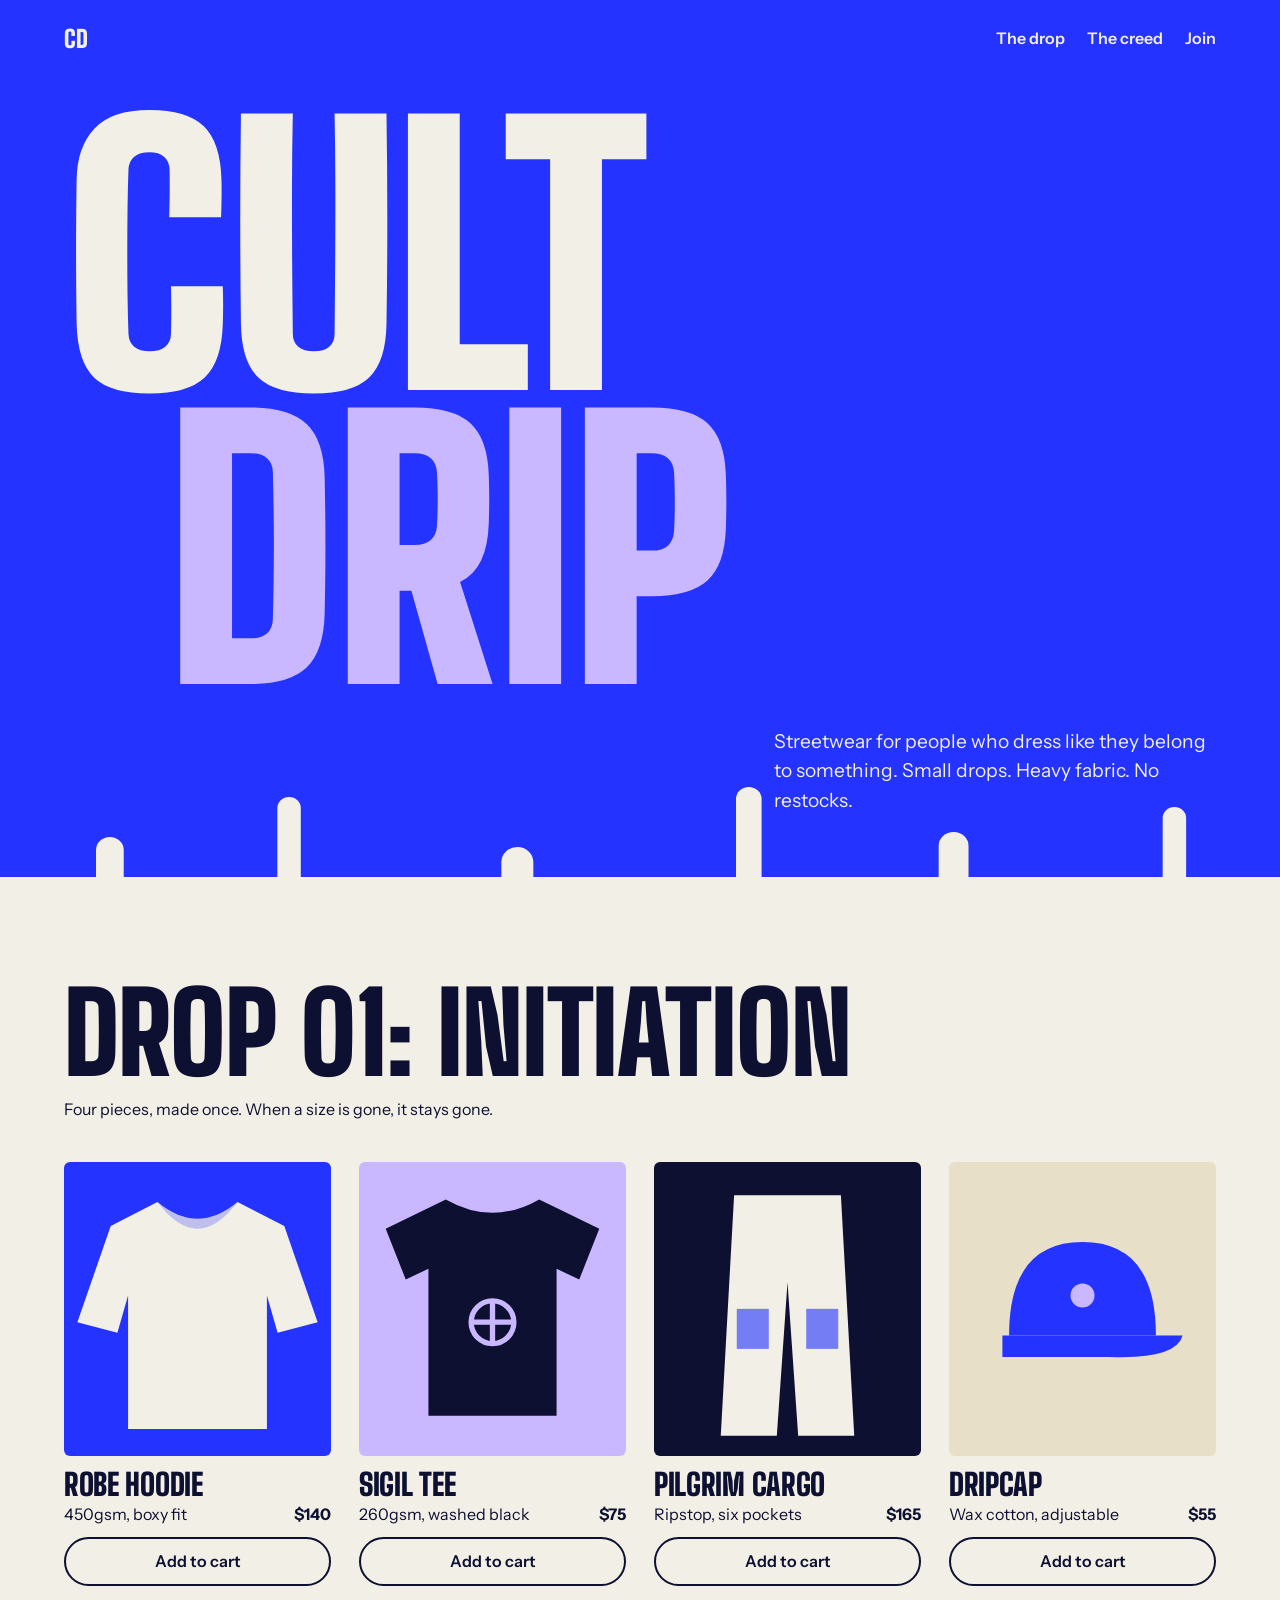
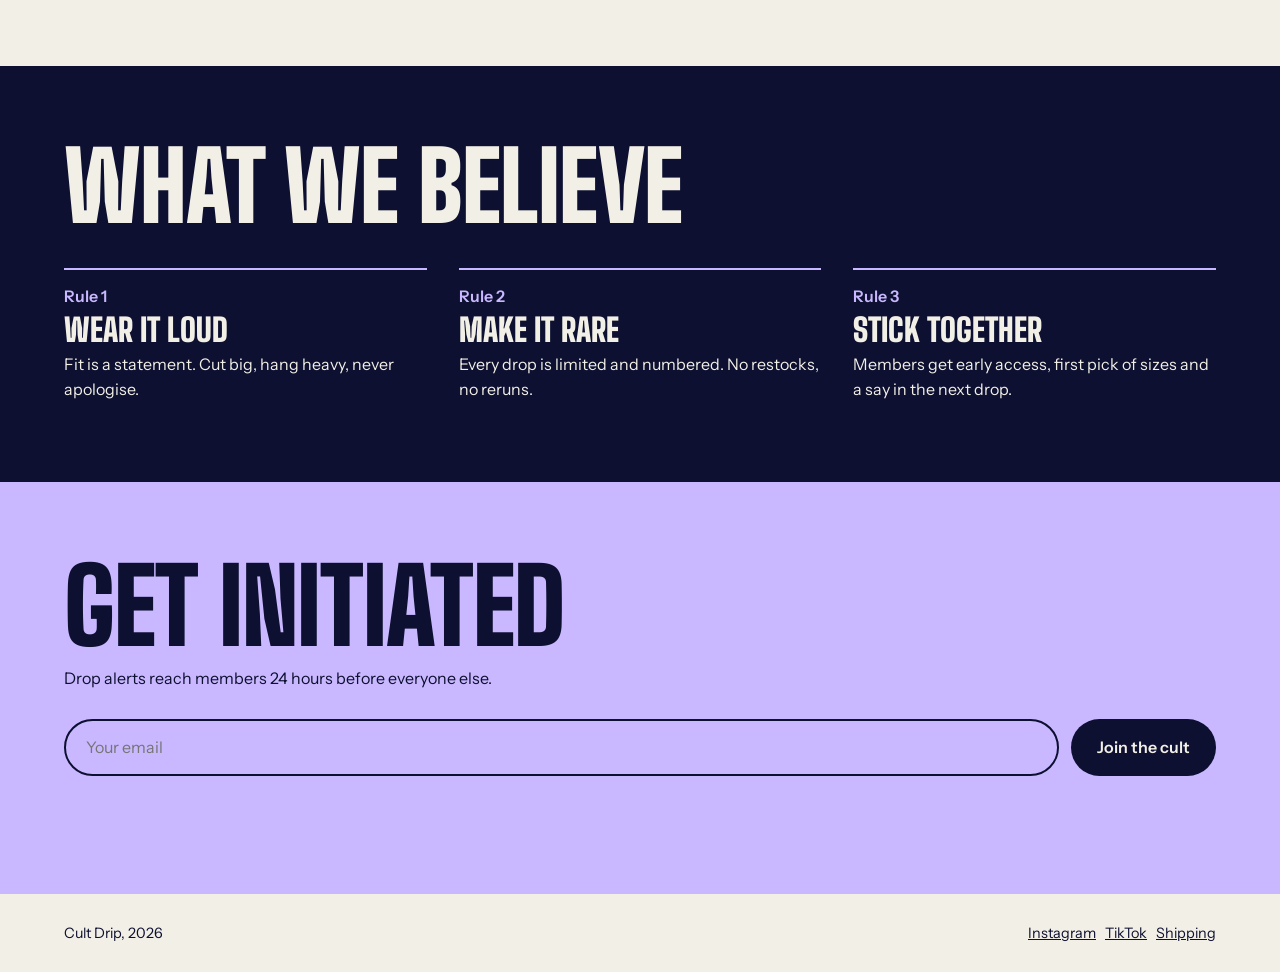
==== index.html @ ccb1ad0e "Rename cult.html to index.html" ====
<!DOCTYPE html>
<html lang="en">
<head>
<meta charset="utf-8">
<meta name="viewport" content="width=device-width, initial-scale=1, viewport-fit=cover">
<title>Cult Drip</title>
<link rel="stylesheet" href="https://fonts.googleapis.com/css2?family=Big+Shoulders+Display:wght@800;900&family=Instrument+Sans:wght@400;500;600&display=swap">
<style>
:root{--blue:#2433ff;--bone:#f2efe6;--lilac:#c9b8ff;--ink:#0d1030;--paper:#f2efe6;--text:#0d1030;
box-sizing:border-box;padding-top:env(safe-area-inset-top,0px);padding-bottom:env(safe-area-inset-bottom,0px)}
@media (prefers-color-scheme:dark){:root:not([data-theme="light"]){--paper:#10122e;--text:#f2efe6}}
:root[data-theme="dark"]{--paper:#10122e;--text:#f2efe6}
html{scroll-padding-top:env(safe-area-inset-top,0px);scroll-behavior:smooth}
*{box-sizing:border-box}
body{margin:0;background:var(--paper);color:var(--text);font-family:"Instrument Sans",system-ui,sans-serif;line-height:1.55}
h1,h2,h3{font-family:"Big Shoulders Display","Arial Narrow",Impact,sans-serif;font-weight:900;margin:0;line-height:.85;letter-spacing:-.01em}
a{color:inherit}
:focus-visible{outline:3px solid var(--lilac);outline-offset:3px}

/* hero */
.hero{background:var(--blue);color:var(--bone);position:relative;overflow:hidden;padding:20px 5vw 0}
nav{display:flex;justify-content:space-between;align-items:center;font-weight:600}
nav .mark{font-family:"Big Shoulders Display",Impact,sans-serif;font-weight:900;font-size:1.5rem}
nav a{text-decoration:none;margin-left:22px}
nav a:hover{text-decoration:underline}
.hero h1{font-size:clamp(5.5rem,27vw,23rem);text-transform:uppercase;margin:6vh 0 0;text-align:left}
.hero h1 span{display:block}
.hero h1 span:last-child{color:var(--lilac);margin-left:8vw}
.hero p{max-width:34ch;font-size:1.2rem;margin:28px 0 0 auto;padding-bottom:90px}
.btn{display:inline-block;background:var(--bone);color:var(--ink);padding:14px 26px;font-weight:600;border:0;border-radius:999px;text-decoration:none;cursor:pointer;font:inherit;font-weight:600}
.btn:hover{background:var(--lilac)}
.drips{position:absolute;left:0;right:0;bottom:-1px;height:130px;width:100%}
.drips rect{transform-origin:top;animation:drip 1.8s cubic-bezier(.3,.9,.3,1) both}
@keyframes drip{from{transform:scaleY(0)}}
@media (prefers-reduced-motion:reduce){.drips rect{animation:none}}

/* drop */
section{padding:80px 5vw}
.drop h2{font-size:clamp(3rem,10vw,7rem);text-transform:uppercase}
.drop .sub{max-width:46ch;margin:16px 0 40px}
.grid{display:grid;grid-template-columns:repeat(auto-fit,minmax(230px,1fr));gap:28px}
.item svg{width:100%;height:auto;display:block;background:var(--tile);border-radius:6px}
.item:nth-child(1){--tile:#2433ff}.item:nth-child(2){--tile:#c9b8ff}.item:nth-child(3){--tile:#0d1030}.item:nth-child(4){--tile:#e8dfc9}
.item h3{font-size:1.9rem;margin-top:14px;text-transform:uppercase;line-height:.95}
.item p{margin:4px 0 0;display:flex;justify-content:space-between}
.item button{margin-top:10px;width:100%;background:transparent;color:inherit;border:2px solid currentColor;border-radius:999px;padding:10px;font:inherit;font-weight:600;cursor:pointer}
.item button:hover,.item button.in{background:var(--blue);border-color:var(--blue);color:var(--bone)}

/* creed */
.creed{background:var(--ink);color:var(--bone)}
.creed h2{font-size:clamp(2.6rem,8vw,6rem);text-transform:uppercase;max-width:14ch}
.creed ol{list-style:none;padding:0;margin:40px 0 0;display:grid;grid-template-columns:repeat(auto-fit,minmax(240px,1fr));gap:32px;counter-reset:r}
.creed li{counter-increment:r;border-top:2px solid var(--lilac);padding-top:14px}
.creed li::before{content:"Rule " counter(r);color:var(--lilac);font-weight:600}
.creed li b{display:block;font-family:"Big Shoulders Display",Impact,sans-serif;font-size:2rem;font-weight:900;text-transform:uppercase;line-height:1;margin:6px 0}

/* join */
.join{background:var(--lilac);color:var(--ink)}
.join h2{font-size:clamp(3rem,9vw,6.5rem);text-transform:uppercase}
.join form,.join .row{display:flex;gap:12px;flex-wrap:wrap;margin-top:28px}
.join input{flex:1 1 260px;padding:14px 20px;border-radius:999px;border:2px solid var(--ink);background:transparent;font:inherit;color:var(--ink)}
.join .btn{background:var(--ink);color:var(--bone)}
.join .btn:hover{background:var(--blue)}
#msg{margin-top:14px;font-weight:600;min-height:1.5em}
footer{padding:28px 5vw;display:flex;justify-content:space-between;flex-wrap:wrap;gap:10px;font-size:.9rem}
</style>
</head>
<body>
<header class="hero">
  <nav><span class="mark">CD</span><div><a href="#drop">The drop</a><a href="#creed">The creed</a><a href="#join">Join</a></div></nav>
  <h1><span>Cult</span><span>Drip</span></h1>
  <p>Streetwear for people who dress like they belong to something. Small drops. Heavy fabric. No restocks.</p>
  <svg class="drips" viewBox="0 0 1200 130" preserveAspectRatio="none" aria-hidden="true">
    <g fill="#f2efe6">
      <rect x="0" y="100" width="1200" height="30"/>
      <rect x="90" y="60" width="26" height="70" rx="13" style="animation-delay:.2s"/>
      <rect x="260" y="20" width="22" height="110" rx="11" style="animation-delay:.5s"/>
      <rect x="470" y="70" width="30" height="60" rx="15" style="animation-delay:.35s"/>
      <rect x="690" y="10" width="24" height="120" rx="12" style="animation-delay:.7s"/>
      <rect x="880" y="55" width="28" height="75" rx="14" style="animation-delay:.45s"/>
      <rect x="1090" y="30" width="22" height="100" rx="11" style="animation-delay:.6s"/>
    </g>
  </svg>
</header>

<section class="drop" id="drop">
  <h2>Drop 01: Initiation</h2>
  <p class="sub">Four pieces, made once. When a size is gone, it stays gone.</p>
  <div class="grid">
    <article class="item">
      <svg viewBox="0 0 200 220" role="img" aria-label="Blue hooded sweatshirt illustration"><path fill="#f2efe6" d="M70 30 Q100 55 130 30 L165 48 L190 120 L160 128 L152 100 L152 200 L48 200 L48 100 L40 128 L10 120 L35 48Z"/><path fill="#2433ff" opacity=".25" d="M70 30 Q100 70 130 30 Q100 55 70 30Z"/></svg>
      <h3>Robe hoodie</h3><p><span>450gsm, boxy fit</span><b>$140</b></p><button>Add to cart</button>
    </article>
    <article class="item">
      <svg viewBox="0 0 200 220" role="img" aria-label="Tee illustration"><path fill="#0d1030" d="M65 28 Q100 48 135 28 L180 50 L165 88 L148 80 L148 190 L52 190 L52 80 L35 88 L20 50Z"/><circle cx="100" cy="120" r="16" fill="none" stroke="#c9b8ff" stroke-width="4"/><path d="M100 104v32M84 120h32" stroke="#c9b8ff" stroke-width="4"/></svg>
      <h3>Sigil tee</h3><p><span>260gsm, washed black</span><b>$75</b></p><button>Add to cart</button>
    </article>
    <article class="item">
      <svg viewBox="0 0 200 220" role="img" aria-label="Cargo pants illustration"><path fill="#f2efe6" d="M60 25 H140 L150 205 H108 L100 90 L92 205 H50Z"/><rect x="62" y="110" width="24" height="30" fill="#2433ff" opacity=".6"/><rect x="114" y="110" width="24" height="30" fill="#2433ff" opacity=".6"/></svg>
      <h3>Pilgrim cargo</h3><p><span>Ripstop, six pockets</span><b>$165</b></p><button>Add to cart</button>
    </article>
    <article class="item">
      <svg viewBox="0 0 200 220" role="img" aria-label="Cap illustration"><path fill="#2433ff" d="M45 130 Q45 60 100 60 Q155 60 155 130Z"/><path fill="#2433ff" d="M40 130 H175 Q170 148 120 146 H40Z"/><circle cx="100" cy="100" r="9" fill="#c9b8ff"/></svg>
      <h3>Dripcap</h3><p><span>Wax cotton, adjustable</span><b>$55</b></p><button>Add to cart</button>
    </article>
  </div>
</section>

<section class="creed" id="creed">
  <h2>What we believe</h2>
  <ol>
    <li><b>Wear it loud</b>Fit is a statement. Cut big, hang heavy, never apologise.</li>
    <li><b>Make it rare</b>Every drop is limited and numbered. No restocks, no reruns.</li>
    <li><b>Stick together</b>Members get early access, first pick of sizes and a say in the next drop.</li>
  </ol>
</section>

<section class="join" id="join">
  <h2>Get initiated</h2>
  <p>Drop alerts reach members 24 hours before everyone else.</p>
  <form id="f"><input type="email" id="e" placeholder="Your email" required aria-label="Email address"><button class="btn" type="submit">Join the cult</button></form>
  <div id="msg" role="status"></div>
</section>

<footer><span>Cult Drip, 2026</span><span><a href="#">Instagram</a> &nbsp; <a href="#">TikTok</a> &nbsp; <a href="#">Shipping</a></span></footer>

<script>
document.querySelectorAll('.item button').forEach(function(b){
  b.addEventListener('click',function(){
    var on=b.classList.toggle('in');
    b.textContent=on?'In your cart':'Add to cart';
  });
});
document.getElementById('f').addEventListener('submit',function(ev){
  ev.preventDefault();
  var v=document.getElementById('e').value;
  document.getElementById('msg').textContent='Welcome in. We will send drop alerts to '+v+'.';
  ev.target.reset();
});
</script>
</body>
</html>
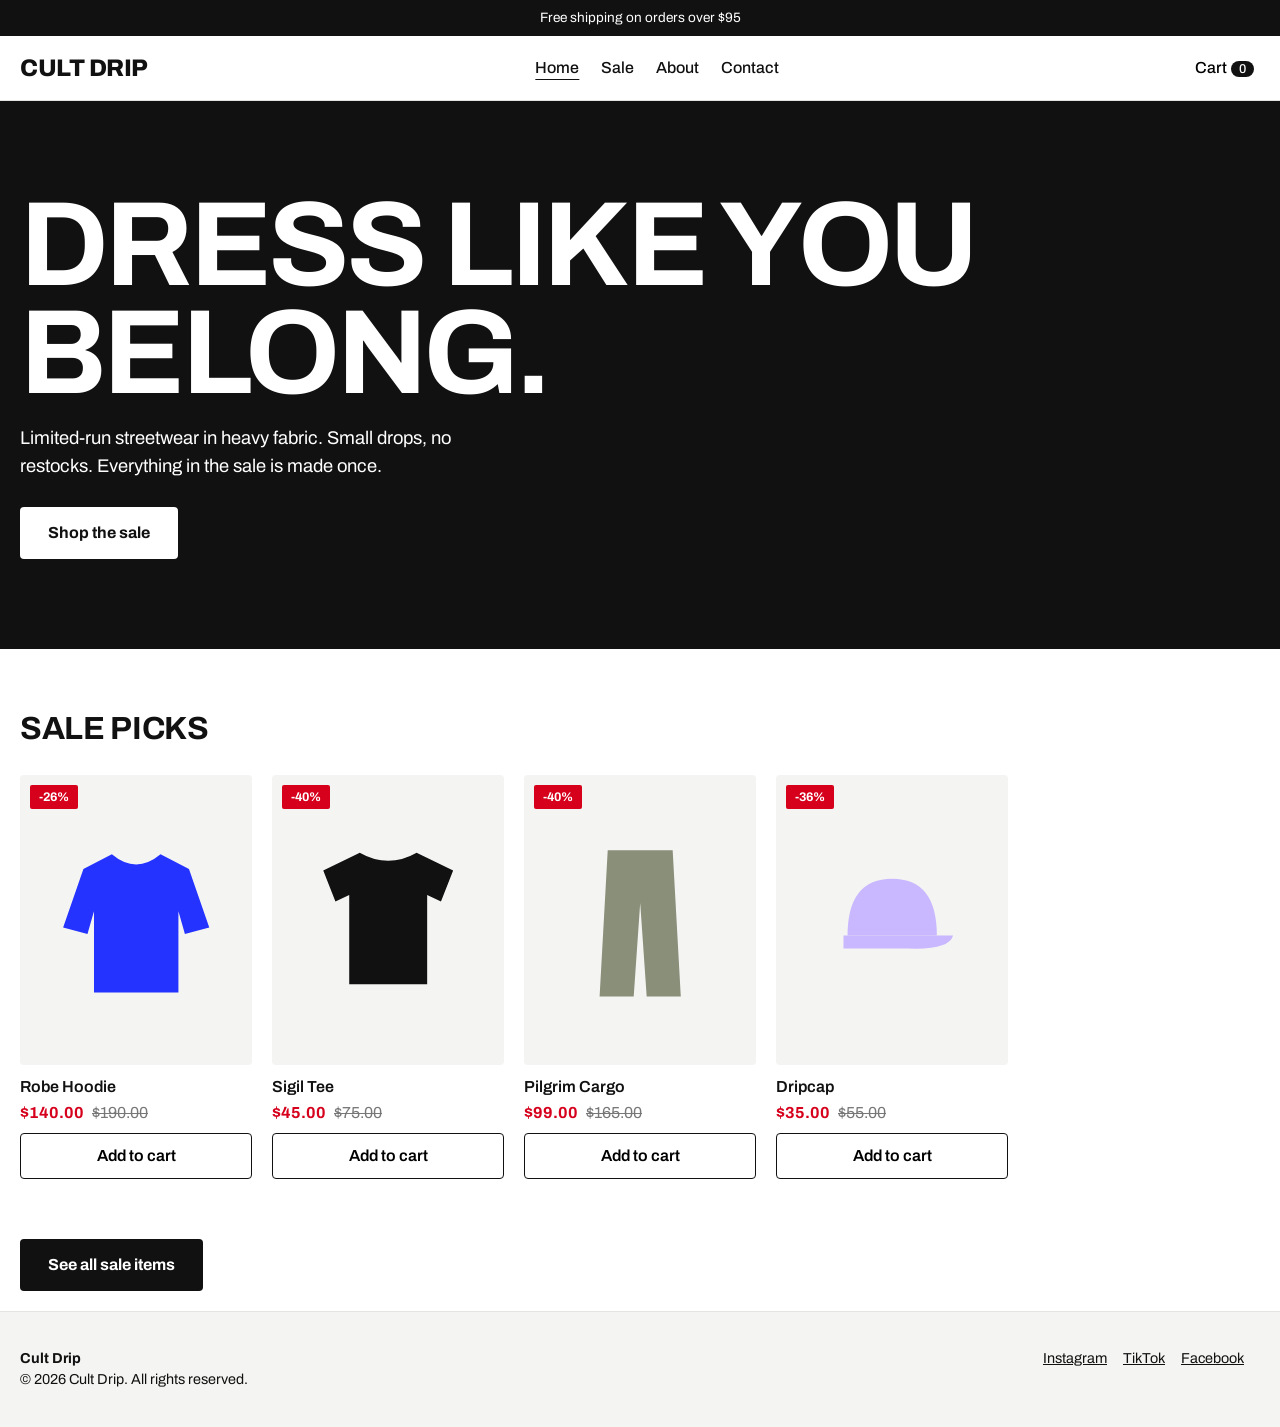
==== commit 630ac0f1: "Add files via upload" ====
--- a/index.html
+++ b/index.html
@@ -1,142 +1,5 @@
-<!DOCTYPE html>
-<html lang="en">
-<head>
-<meta charset="utf-8">
-<meta name="viewport" content="width=device-width, initial-scale=1, viewport-fit=cover">
-<title>Cult Drip</title>
-<link rel="stylesheet" href="https://fonts.googleapis.com/css2?family=Big+Shoulders+Display:wght@800;900&family=Instrument+Sans:wght@400;500;600&display=swap">
-<style>
-:root{--blue:#2433ff;--bone:#f2efe6;--lilac:#c9b8ff;--ink:#0d1030;--paper:#f2efe6;--text:#0d1030;
-box-sizing:border-box;padding-top:env(safe-area-inset-top,0px);padding-bottom:env(safe-area-inset-bottom,0px)}
-@media (prefers-color-scheme:dark){:root:not([data-theme="light"]){--paper:#10122e;--text:#f2efe6}}
-:root[data-theme="dark"]{--paper:#10122e;--text:#f2efe6}
-html{scroll-padding-top:env(safe-area-inset-top,0px);scroll-behavior:smooth}
-*{box-sizing:border-box}
-body{margin:0;background:var(--paper);color:var(--text);font-family:"Instrument Sans",system-ui,sans-serif;line-height:1.55}
-h1,h2,h3{font-family:"Big Shoulders Display","Arial Narrow",Impact,sans-serif;font-weight:900;margin:0;line-height:.85;letter-spacing:-.01em}
-a{color:inherit}
-:focus-visible{outline:3px solid var(--lilac);outline-offset:3px}
-
-/* hero */
-.hero{background:var(--blue);color:var(--bone);position:relative;overflow:hidden;padding:20px 5vw 0}
-nav{display:flex;justify-content:space-between;align-items:center;font-weight:600}
-nav .mark{font-family:"Big Shoulders Display",Impact,sans-serif;font-weight:900;font-size:1.5rem}
-nav a{text-decoration:none;margin-left:22px}
-nav a:hover{text-decoration:underline}
-.hero h1{font-size:clamp(5.5rem,27vw,23rem);text-transform:uppercase;margin:6vh 0 0;text-align:left}
-.hero h1 span{display:block}
-.hero h1 span:last-child{color:var(--lilac);margin-left:8vw}
-.hero p{max-width:34ch;font-size:1.2rem;margin:28px 0 0 auto;padding-bottom:90px}
-.btn{display:inline-block;background:var(--bone);color:var(--ink);padding:14px 26px;font-weight:600;border:0;border-radius:999px;text-decoration:none;cursor:pointer;font:inherit;font-weight:600}
-.btn:hover{background:var(--lilac)}
-.drips{position:absolute;left:0;right:0;bottom:-1px;height:130px;width:100%}
-.drips rect{transform-origin:top;animation:drip 1.8s cubic-bezier(.3,.9,.3,1) both}
-@keyframes drip{from{transform:scaleY(0)}}
-@media (prefers-reduced-motion:reduce){.drips rect{animation:none}}
-
-/* drop */
-section{padding:80px 5vw}
-.drop h2{font-size:clamp(3rem,10vw,7rem);text-transform:uppercase}
-.drop .sub{max-width:46ch;margin:16px 0 40px}
-.grid{display:grid;grid-template-columns:repeat(auto-fit,minmax(230px,1fr));gap:28px}
-.item svg{width:100%;height:auto;display:block;background:var(--tile);border-radius:6px}
-.item:nth-child(1){--tile:#2433ff}.item:nth-child(2){--tile:#c9b8ff}.item:nth-child(3){--tile:#0d1030}.item:nth-child(4){--tile:#e8dfc9}
-.item h3{font-size:1.9rem;margin-top:14px;text-transform:uppercase;line-height:.95}
-.item p{margin:4px 0 0;display:flex;justify-content:space-between}
-.item button{margin-top:10px;width:100%;background:transparent;color:inherit;border:2px solid currentColor;border-radius:999px;padding:10px;font:inherit;font-weight:600;cursor:pointer}
-.item button:hover,.item button.in{background:var(--blue);border-color:var(--blue);color:var(--bone)}
-
-/* creed */
-.creed{background:var(--ink);color:var(--bone)}
-.creed h2{font-size:clamp(2.6rem,8vw,6rem);text-transform:uppercase;max-width:14ch}
-.creed ol{list-style:none;padding:0;margin:40px 0 0;display:grid;grid-template-columns:repeat(auto-fit,minmax(240px,1fr));gap:32px;counter-reset:r}
-.creed li{counter-increment:r;border-top:2px solid var(--lilac);padding-top:14px}
-.creed li::before{content:"Rule " counter(r);color:var(--lilac);font-weight:600}
-.creed li b{display:block;font-family:"Big Shoulders Display",Impact,sans-serif;font-size:2rem;font-weight:900;text-transform:uppercase;line-height:1;margin:6px 0}
-
-/* join */
-.join{background:var(--lilac);color:var(--ink)}
-.join h2{font-size:clamp(3rem,9vw,6.5rem);text-transform:uppercase}
-.join form,.join .row{display:flex;gap:12px;flex-wrap:wrap;margin-top:28px}
-.join input{flex:1 1 260px;padding:14px 20px;border-radius:999px;border:2px solid var(--ink);background:transparent;font:inherit;color:var(--ink)}
-.join .btn{background:var(--ink);color:var(--bone)}
-.join .btn:hover{background:var(--blue)}
-#msg{margin-top:14px;font-weight:600;min-height:1.5em}
-footer{padding:28px 5vw;display:flex;justify-content:space-between;flex-wrap:wrap;gap:10px;font-size:.9rem}
-</style>
-</head>
-<body>
-<header class="hero">
-  <nav><span class="mark">CD</span><div><a href="#drop">The drop</a><a href="#creed">The creed</a><a href="#join">Join</a></div></nav>
-  <h1><span>Cult</span><span>Drip</span></h1>
-  <p>Streetwear for people who dress like they belong to something. Small drops. Heavy fabric. No restocks.</p>
-  <svg class="drips" viewBox="0 0 1200 130" preserveAspectRatio="none" aria-hidden="true">
-    <g fill="#f2efe6">
-      <rect x="0" y="100" width="1200" height="30"/>
-      <rect x="90" y="60" width="26" height="70" rx="13" style="animation-delay:.2s"/>
-      <rect x="260" y="20" width="22" height="110" rx="11" style="animation-delay:.5s"/>
-      <rect x="470" y="70" width="30" height="60" rx="15" style="animation-delay:.35s"/>
-      <rect x="690" y="10" width="24" height="120" rx="12" style="animation-delay:.7s"/>
-      <rect x="880" y="55" width="28" height="75" rx="14" style="animation-delay:.45s"/>
-      <rect x="1090" y="30" width="22" height="100" rx="11" style="animation-delay:.6s"/>
-    </g>
-  </svg>
-</header>
-
-<section class="drop" id="drop">
-  <h2>Drop 01: Initiation</h2>
-  <p class="sub">Four pieces, made once. When a size is gone, it stays gone.</p>
-  <div class="grid">
-    <article class="item">
-      <svg viewBox="0 0 200 220" role="img" aria-label="Blue hooded sweatshirt illustration"><path fill="#f2efe6" d="M70 30 Q100 55 130 30 L165 48 L190 120 L160 128 L152 100 L152 200 L48 200 L48 100 L40 128 L10 120 L35 48Z"/><path fill="#2433ff" opacity=".25" d="M70 30 Q100 70 130 30 Q100 55 70 30Z"/></svg>
-      <h3>Robe hoodie</h3><p><span>450gsm, boxy fit</span><b>$140</b></p><button>Add to cart</button>
-    </article>
-    <article class="item">
-      <svg viewBox="0 0 200 220" role="img" aria-label="Tee illustration"><path fill="#0d1030" d="M65 28 Q100 48 135 28 L180 50 L165 88 L148 80 L148 190 L52 190 L52 80 L35 88 L20 50Z"/><circle cx="100" cy="120" r="16" fill="none" stroke="#c9b8ff" stroke-width="4"/><path d="M100 104v32M84 120h32" stroke="#c9b8ff" stroke-width="4"/></svg>
-      <h3>Sigil tee</h3><p><span>260gsm, washed black</span><b>$75</b></p><button>Add to cart</button>
-    </article>
-    <article class="item">
-      <svg viewBox="0 0 200 220" role="img" aria-label="Cargo pants illustration"><path fill="#f2efe6" d="M60 25 H140 L150 205 H108 L100 90 L92 205 H50Z"/><rect x="62" y="110" width="24" height="30" fill="#2433ff" opacity=".6"/><rect x="114" y="110" width="24" height="30" fill="#2433ff" opacity=".6"/></svg>
-      <h3>Pilgrim cargo</h3><p><span>Ripstop, six pockets</span><b>$165</b></p><button>Add to cart</button>
-    </article>
-    <article class="item">
-      <svg viewBox="0 0 200 220" role="img" aria-label="Cap illustration"><path fill="#2433ff" d="M45 130 Q45 60 100 60 Q155 60 155 130Z"/><path fill="#2433ff" d="M40 130 H175 Q170 148 120 146 H40Z"/><circle cx="100" cy="100" r="9" fill="#c9b8ff"/></svg>
-      <h3>Dripcap</h3><p><span>Wax cotton, adjustable</span><b>$55</b></p><button>Add to cart</button>
-    </article>
-  </div>
-</section>
-
-<section class="creed" id="creed">
-  <h2>What we believe</h2>
-  <ol>
-    <li><b>Wear it loud</b>Fit is a statement. Cut big, hang heavy, never apologise.</li>
-    <li><b>Make it rare</b>Every drop is limited and numbered. No restocks, no reruns.</li>
-    <li><b>Stick together</b>Members get early access, first pick of sizes and a say in the next drop.</li>
-  </ol>
-</section>
-
-<section class="join" id="join">
-  <h2>Get initiated</h2>
-  <p>Drop alerts reach members 24 hours before everyone else.</p>
-  <form id="f"><input type="email" id="e" placeholder="Your email" required aria-label="Email address"><button class="btn" type="submit">Join the cult</button></form>
-  <div id="msg" role="status"></div>
-</section>
-
-<footer><span>Cult Drip, 2026</span><span><a href="#">Instagram</a> &nbsp; <a href="#">TikTok</a> &nbsp; <a href="#">Shipping</a></span></footer>
-
-<script>
-document.querySelectorAll('.item button').forEach(function(b){
-  b.addEventListener('click',function(){
-    var on=b.classList.toggle('in');
-    b.textContent=on?'In your cart':'Add to cart';
-  });
-});
-document.getElementById('f').addEventListener('submit',function(ev){
-  ev.preventDefault();
-  var v=document.getElementById('e').value;
-  document.getElementById('msg').textContent='Welcome in. We will send drop alerts to '+v+'.';
-  ev.target.reset();
-});
-</script>
-</body>
-</html>
+<!DOCTYPE html><html lang="en"><head><meta charset="utf-8"><meta name="viewport" content="width=device-width, initial-scale=1"><title>Shop</title><meta name="description" content="Limited-run streetwear. Small drops, heavy fabric, no restocks."><link rel="preconnect" href="https://fonts.googleapis.com"><link rel="stylesheet" href="https://fonts.googleapis.com/css2?family=Archivo:wght@400;500;600;700;800&display=swap"><link rel="stylesheet" href="style.css"></head>
+<body data-page="home" data-title="Home"><div id="site-header"></div><main>
+<section class="hero"><div class="wrap"><h1>Dress like you belong.</h1><p>Limited-run streetwear in heavy fabric. Small drops, no restocks. Everything in the sale is made once.</p><a class="btn" href="shop.html">Shop the sale</a></div></section>
+<section class="sec"><div class="wrap"><h2>Sale picks</h2><div class="grid" id="grid" data-limit="4"></div><a class="btn dark" href="shop.html">See all sale items</a></div></section>
+</main><div id="site-footer"></div><script src="script.js"></script></body></html>
--- a/style.css
+++ b/style.css
@@ -0,0 +1,56 @@
+:root{--ink:#111;--bg:#fff;--soft:#f4f4f2;--line:#e3e3e0;--sale:#d6001c;--accent:#2433ff;--r:4px}
+*{box-sizing:border-box}
+html{scroll-behavior:smooth}
+body{margin:0;font-family:"Archivo",system-ui,Arial,sans-serif;color:var(--ink);background:var(--bg);line-height:1.5}
+a{color:inherit}img,svg{max-width:100%}
+:focus-visible{outline:3px solid var(--accent);outline-offset:2px}
+.wrap{max-width:1280px;margin:0 auto;padding:0 20px}
+.promo{background:var(--ink);color:#fff;text-align:center;font-size:.85rem;padding:8px 12px}
+header.top{border-bottom:1px solid var(--line);position:sticky;top:0;background:var(--bg);z-index:20}
+header.top .wrap{display:flex;align-items:center;justify-content:space-between;height:64px;gap:16px}
+.logo{font-weight:800;font-size:1.5rem;letter-spacing:-.02em;text-decoration:none;text-transform:uppercase}
+nav.main a{margin-right:22px;text-decoration:none;font-weight:500}
+nav.main a:hover,nav.main a.on{text-decoration:underline;text-underline-offset:6px}
+.tools{display:flex;gap:14px;align-items:center}
+.tools button{background:none;border:0;font:inherit;cursor:pointer;font-weight:500}
+.count{background:var(--ink);color:#fff;border-radius:999px;padding:1px 8px;font-size:.8rem;margin-left:4px}
+.crumbs{font-size:.85rem;padding:18px 0 6px;color:#555}
+.crumbs a{text-decoration:none}.crumbs a:hover{text-decoration:underline}
+h1.title{font-size:clamp(2rem,5vw,3.2rem);margin:6px 0 4px;letter-spacing:-.02em;text-transform:uppercase}
+.lede{color:#555;max-width:60ch;margin:0 0 20px}
+.bar{display:flex;justify-content:space-between;flex-wrap:wrap;gap:12px;border-top:1px solid var(--line);border-bottom:1px solid var(--line);padding:12px 0;margin-bottom:24px}
+.chips button{border:1px solid var(--line);background:#fff;border-radius:999px;padding:6px 16px;margin-right:6px;cursor:pointer;font:inherit}
+.chips button.on{background:var(--ink);color:#fff;border-color:var(--ink)}
+select{font:inherit;padding:6px 10px;border:1px solid var(--line);border-radius:var(--r)}
+.grid{display:grid;grid-template-columns:repeat(auto-fill,minmax(230px,1fr));gap:28px 20px;margin-bottom:60px}
+.card{position:relative}
+.card .pic{background:var(--soft);border-radius:var(--r);aspect-ratio:4/5;display:flex;align-items:center;justify-content:center;overflow:hidden}
+.card .pic svg{width:70%}
+.badge{position:absolute;top:10px;left:10px;background:var(--sale);color:#fff;font-size:.78rem;font-weight:700;padding:3px 9px;border-radius:2px}
+.card h3{font-size:1rem;font-weight:600;margin:10px 0 2px}
+.price s{color:#777;margin-left:8px}.price b{color:var(--sale)}
+.card .add{margin-top:8px;width:100%;padding:10px;border:1px solid var(--ink);background:#fff;font:inherit;font-weight:600;cursor:pointer;border-radius:var(--r)}
+.card .add:hover{background:var(--ink);color:#fff}
+.hero{background:var(--ink);color:#fff;padding:90px 0}
+.hero h1{font-size:clamp(3rem,10vw,7.5rem);line-height:.9;margin:0 0 18px;text-transform:uppercase;letter-spacing:-.03em}
+.hero p{max-width:44ch;font-size:1.15rem;margin:0 0 26px}
+.btn{display:inline-block;background:#fff;color:var(--ink);padding:14px 28px;font-weight:700;text-decoration:none;border:0;border-radius:var(--r);cursor:pointer;font:inherit;font-weight:700}
+.btn.dark{background:var(--ink);color:#fff}
+.btn:hover{background:var(--accent);color:#fff}
+.sec{padding:56px 0 20px}.sec h2{font-size:2rem;text-transform:uppercase;margin:0 0 22px;letter-spacing:-.01em}
+.prose{max-width:68ch;padding-bottom:60px}
+form.contact{display:grid;gap:14px;max-width:520px;margin-bottom:60px}
+form.contact input,form.contact textarea{font:inherit;padding:12px;border:1px solid var(--line);border-radius:var(--r);width:100%}
+#ok{font-weight:600;min-height:1.5em}
+footer.foot{background:var(--soft);border-top:1px solid var(--line);padding:36px 0;font-size:.9rem}
+footer.foot .wrap{display:flex;justify-content:space-between;flex-wrap:wrap;gap:16px}
+footer.foot a{margin-right:16px}
+.shade{position:fixed;inset:0;background:rgba(0,0,0,.45);opacity:0;pointer-events:none;transition:opacity .2s;z-index:30}
+.drawer{position:fixed;top:0;right:0;bottom:0;width:min(380px,100%);background:#fff;transform:translateX(100%);transition:transform .25s;z-index:31;display:flex;flex-direction:column;padding:20px}
+body.cart-open .shade{opacity:1;pointer-events:auto}body.cart-open .drawer{transform:none}
+.drawer h2{margin:0 0 12px}.drawer .rows{flex:1;overflow:auto}
+.row{display:flex;justify-content:space-between;gap:10px;padding:10px 0;border-bottom:1px solid var(--line)}
+.row button{border:0;background:none;color:var(--sale);cursor:pointer;font:inherit}
+.ship{font-size:.85rem;margin:10px 0}.meter{height:6px;background:var(--line);border-radius:9px;overflow:hidden}.meter i{display:block;height:100%;background:var(--accent)}
+@media (prefers-reduced-motion:reduce){*{transition:none!important;scroll-behavior:auto}}
+@media (max-width:700px){nav.main a{margin-right:12px}header.top .wrap{flex-wrap:wrap;height:auto;padding-top:10px;padding-bottom:10px}}
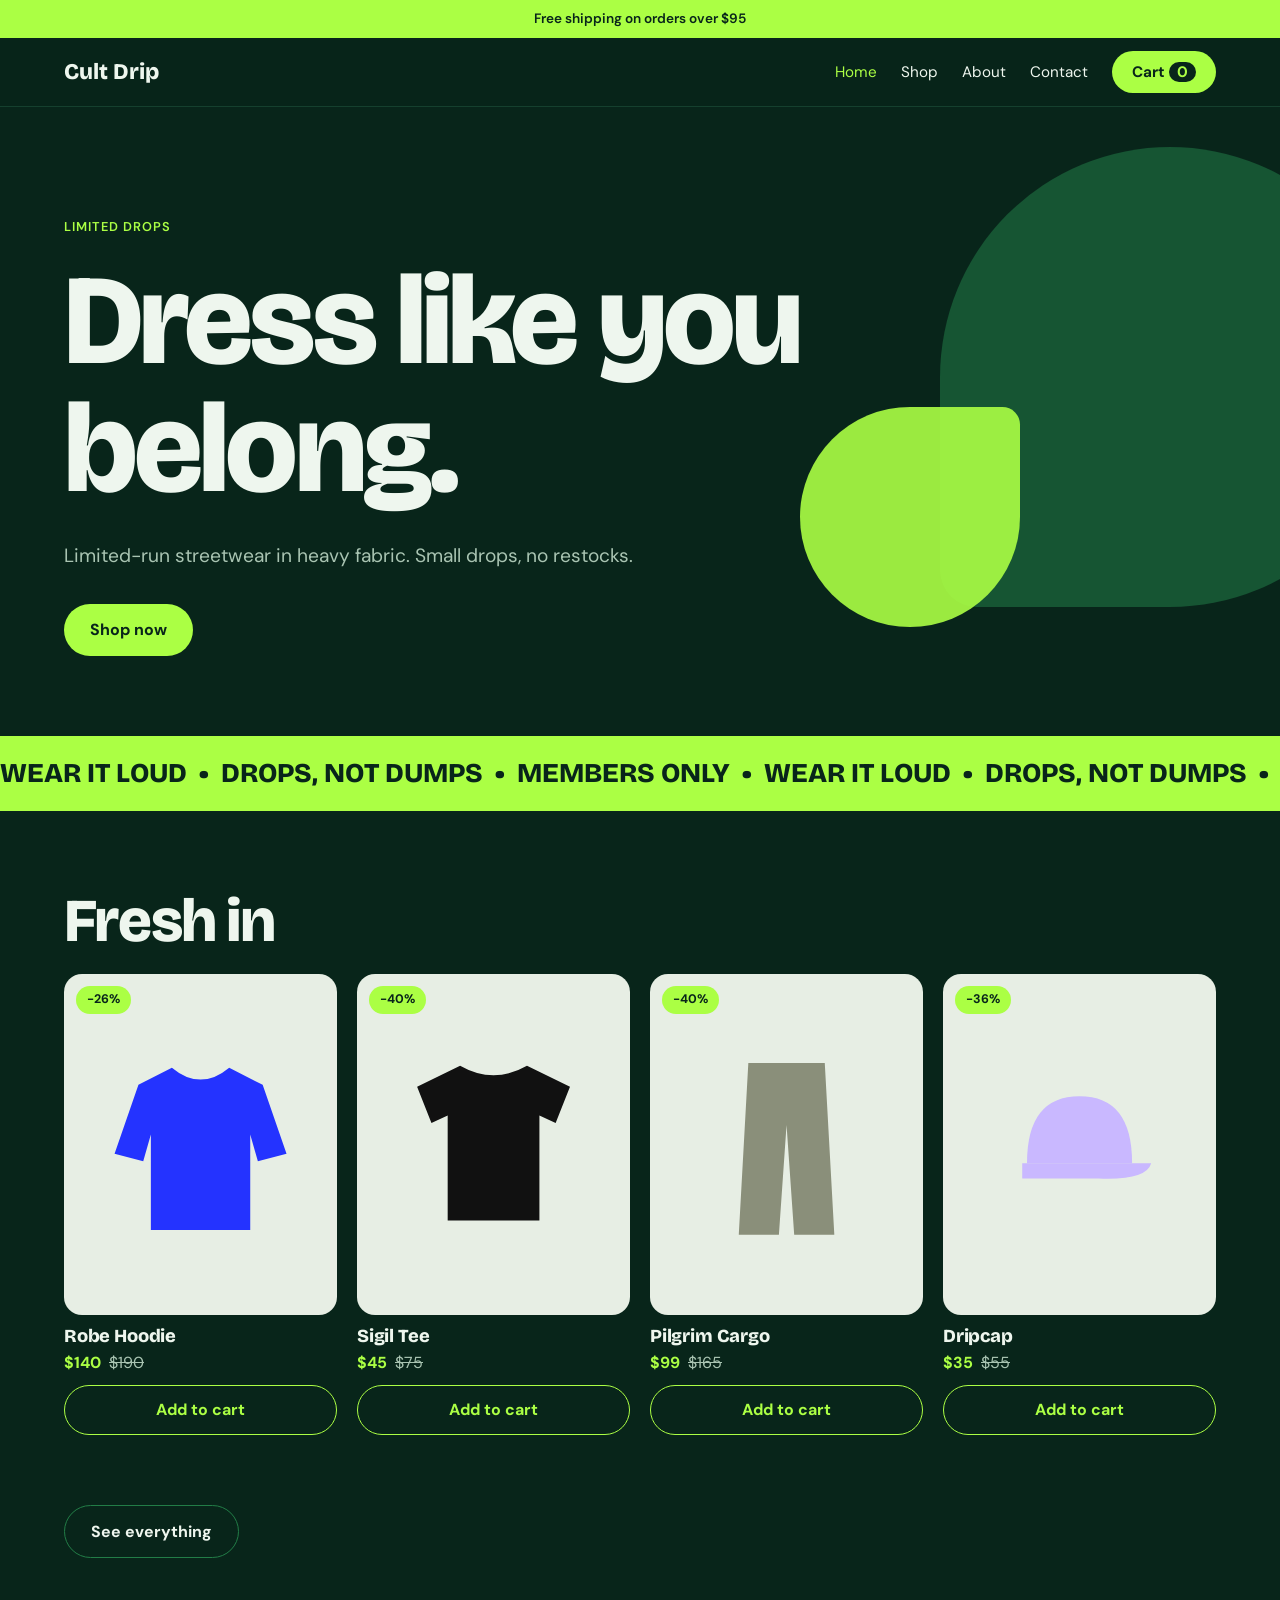
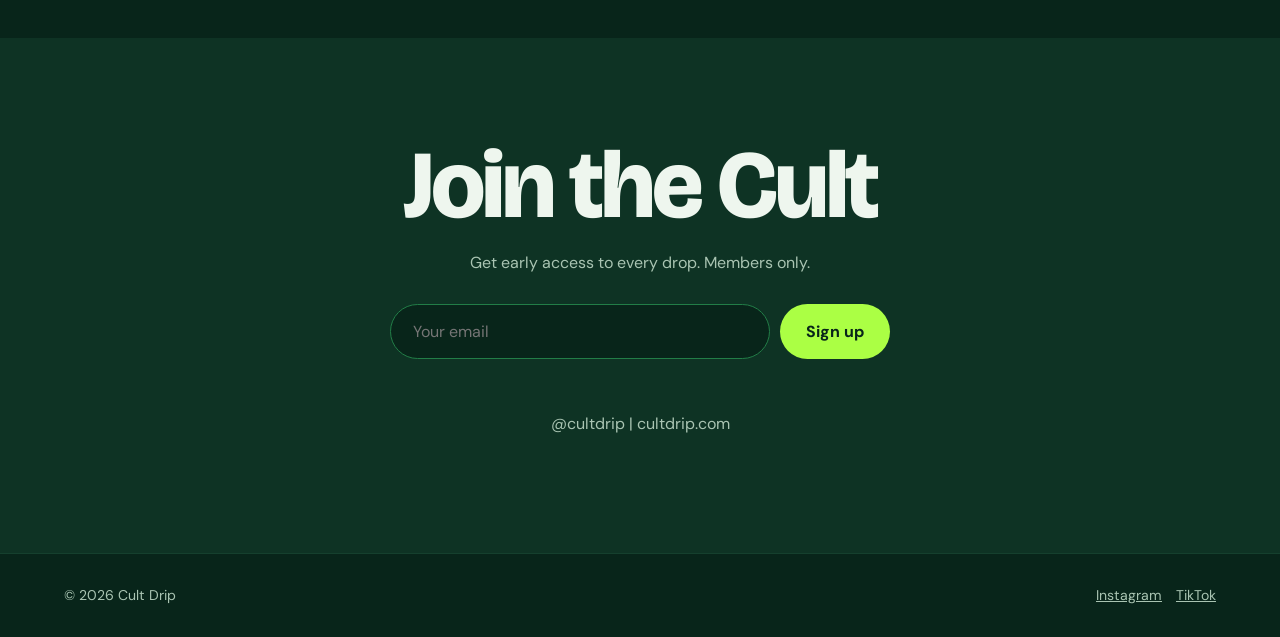
==== commit ab47fac4: "Add files via upload" ====
--- a/index.html
+++ b/index.html
@@ -1,5 +1,6 @@
-<!DOCTYPE html><html lang="en"><head><meta charset="utf-8"><meta name="viewport" content="width=device-width, initial-scale=1"><title>Shop</title><meta name="description" content="Limited-run streetwear. Small drops, heavy fabric, no restocks."><link rel="preconnect" href="https://fonts.googleapis.com"><link rel="stylesheet" href="https://fonts.googleapis.com/css2?family=Archivo:wght@400;500;600;700;800&display=swap"><link rel="stylesheet" href="style.css"></head>
+<!DOCTYPE html><html lang="en"><head><meta charset="utf-8"><meta name="viewport" content="width=device-width, initial-scale=1"><title>Cult Drip</title><meta name="description" content="Limited-run streetwear. Small drops, heavyweight fabrics, members only."><link rel="preconnect" href="https://fonts.googleapis.com"><link rel="stylesheet" href="https://fonts.googleapis.com/css2?family=Bricolage+Grotesque:wght@700;800&family=DM+Sans:wght@400;500;600;700&display=swap"><link rel="stylesheet" href="style.css"></head>
 <body data-page="home" data-title="Home"><div id="site-header"></div><main>
-<section class="hero"><div class="wrap"><h1>Dress like you belong.</h1><p>Limited-run streetwear in heavy fabric. Small drops, no restocks. Everything in the sale is made once.</p><a class="btn" href="shop.html">Shop the sale</a></div></section>
-<section class="sec"><div class="wrap"><h2>Sale picks</h2><div class="grid" id="grid" data-limit="4"></div><a class="btn dark" href="shop.html">See all sale items</a></div></section>
-</main><div id="site-footer"></div><script src="script.js"></script></body></html>
+<section class="hero"><div class="blob" aria-hidden="true"></div><div class="blob b2" aria-hidden="true"></div><div class="wrap"><div class="eyebrow">Limited drops</div><h1 data-s="heroTitle"></h1><p data-s="heroText"></p><a class="btn" href="shop.html">Shop now</a></div></section>
+<div class="strip" aria-hidden="true"><div>Wear it loud &nbsp;•&nbsp; Drops, not dumps &nbsp;•&nbsp; Members only &nbsp;•&nbsp; Wear it loud &nbsp;•&nbsp; Drops, not dumps &nbsp;•&nbsp; Members only &nbsp;•&nbsp;</div></div>
+<section class="blk"><div class="wrap"><h2>Fresh in</h2><div class="grid" id="grid" data-limit="4"></div><a class="btn ghost" href="shop.html">See everything</a></div></section>
+<section class="join" id="join"><div class="wrap"><h2>Join the Cult</h2><p>Get early access to every drop. Members only.</p><form id="f"><input type="email" placeholder="Your email" aria-label="Email address" required><button class="btn" type="submit">Sign up</button></form><div id="ok" role="status"></div><p>@cultdrip | cultdrip.com</p></div></section></main><div id="site-footer"></div><script src="data.js"></script><script src="script.js"></script></body></html>
--- a/style.css
+++ b/style.css
@@ -1,56 +1,87 @@
-:root{--ink:#111;--bg:#fff;--soft:#f4f4f2;--line:#e3e3e0;--sale:#d6001c;--accent:#2433ff;--r:4px}
-*{box-sizing:border-box}
-html{scroll-behavior:smooth}
-body{margin:0;font-family:"Archivo",system-ui,Arial,sans-serif;color:var(--ink);background:var(--bg);line-height:1.5}
+:root{--deep:#08251a;--mid:#227d47;--lime:#abff44;--card:#0e3324;--line:#15402e;--text:#eef6ee;--muted:#a9c4b2}
+*{box-sizing:border-box}html{scroll-behavior:smooth}
+body{margin:0;background:var(--deep);color:var(--text);font-family:"DM Sans",system-ui,Arial,sans-serif;line-height:1.6}
 a{color:inherit}img,svg{max-width:100%}
-:focus-visible{outline:3px solid var(--accent);outline-offset:2px}
-.wrap{max-width:1280px;margin:0 auto;padding:0 20px}
-.promo{background:var(--ink);color:#fff;text-align:center;font-size:.85rem;padding:8px 12px}
-header.top{border-bottom:1px solid var(--line);position:sticky;top:0;background:var(--bg);z-index:20}
-header.top .wrap{display:flex;align-items:center;justify-content:space-between;height:64px;gap:16px}
-.logo{font-weight:800;font-size:1.5rem;letter-spacing:-.02em;text-decoration:none;text-transform:uppercase}
-nav.main a{margin-right:22px;text-decoration:none;font-weight:500}
-nav.main a:hover,nav.main a.on{text-decoration:underline;text-underline-offset:6px}
-.tools{display:flex;gap:14px;align-items:center}
-.tools button{background:none;border:0;font:inherit;cursor:pointer;font-weight:500}
-.count{background:var(--ink);color:#fff;border-radius:999px;padding:1px 8px;font-size:.8rem;margin-left:4px}
-.crumbs{font-size:.85rem;padding:18px 0 6px;color:#555}
-.crumbs a{text-decoration:none}.crumbs a:hover{text-decoration:underline}
-h1.title{font-size:clamp(2rem,5vw,3.2rem);margin:6px 0 4px;letter-spacing:-.02em;text-transform:uppercase}
-.lede{color:#555;max-width:60ch;margin:0 0 20px}
-.bar{display:flex;justify-content:space-between;flex-wrap:wrap;gap:12px;border-top:1px solid var(--line);border-bottom:1px solid var(--line);padding:12px 0;margin-bottom:24px}
-.chips button{border:1px solid var(--line);background:#fff;border-radius:999px;padding:6px 16px;margin-right:6px;cursor:pointer;font:inherit}
-.chips button.on{background:var(--ink);color:#fff;border-color:var(--ink)}
-select{font:inherit;padding:6px 10px;border:1px solid var(--line);border-radius:var(--r)}
-.grid{display:grid;grid-template-columns:repeat(auto-fill,minmax(230px,1fr));gap:28px 20px;margin-bottom:60px}
+:focus-visible{outline:3px solid var(--lime);outline-offset:3px}
+.wrap{max-width:1200px;margin:0 auto;padding:0 24px}
+h1,h2,h3{font-family:"Bricolage Grotesque","Arial Black",Arial,sans-serif;font-weight:800;letter-spacing:-.03em;line-height:1;margin:0}
+.promo{background:var(--lime);color:var(--deep);text-align:center;font-size:.85rem;font-weight:600;padding:8px 12px}
+header.top{position:sticky;top:0;background:rgba(8,37,26,.94);backdrop-filter:blur(8px);z-index:20;border-bottom:1px solid var(--line)}
+header.top .wrap{display:flex;justify-content:space-between;align-items:center;height:68px}
+.logo{font-family:"Bricolage Grotesque",Arial,sans-serif;font-weight:800;font-size:1.4rem;text-decoration:none}
+.links{display:flex;gap:24px;align-items:center;font-size:.95rem}
+.links a{text-decoration:none}.links a:hover,.links a.on{color:var(--lime)}
+.btn{display:inline-block;background:var(--lime);color:var(--deep);padding:13px 26px;border-radius:999px;font:inherit;font-weight:700;text-decoration:none;border:0;cursor:pointer}
+.btn:hover{background:#fff}.btn.ghost{background:transparent;color:var(--text);border:1px solid var(--mid)}.btn.ghost:hover{background:var(--mid)}
+.links .btn{padding:9px 20px}
+.hero{padding:110px 0 80px;position:relative;overflow:hidden}
+.eyebrow{color:var(--lime);font-weight:600;letter-spacing:.08em;text-transform:uppercase;font-size:.8rem;margin-bottom:20px}
+.hero h1{font-size:clamp(3.4rem,10vw,8.5rem);max-width:12ch}.hero h1 em{font-style:normal;color:var(--lime)}
+.hero p{max-width:52ch;color:var(--muted);font-size:1.2rem;margin:28px 0 32px}
+.blob{position:absolute;right:-120px;top:40px;width:460px;height:460px;border-radius:50% 50% 50% 8%;background:var(--mid);opacity:.55;z-index:-1}
+.blob.b2{width:220px;height:220px;right:260px;top:300px;background:var(--lime);opacity:.9;border-radius:50% 8% 50% 50%}
+.strip{background:var(--lime);color:var(--deep);overflow:hidden;white-space:nowrap;padding:16px 0}
+.strip div{display:inline-block;font-family:"Bricolage Grotesque",Arial,sans-serif;font-weight:800;font-size:1.7rem;text-transform:uppercase;animation:run 26s linear infinite}
+@keyframes run{to{transform:translateX(-50%)}}
+section.blk{padding:80px 0}.blk h2{font-size:clamp(2.2rem,5vw,3.8rem);margin-bottom:22px}
+.two{display:grid;grid-template-columns:1fr 1.4fr;gap:50px;align-items:start}.two h2{margin:0}
+.lead{font-size:1.25rem;color:var(--muted);margin:0}
+.steps{display:grid;grid-template-columns:repeat(auto-fit,minmax(240px,1fr));gap:18px;margin-top:30px}
+.step{background:var(--card);border:1px solid var(--line);border-radius:20px;padding:28px}
+.step span{color:var(--lime);font-weight:700}.step h3{font-size:1.6rem;margin:12px 0 10px}.step p{margin:0;color:var(--muted)}
+.creed{background:var(--mid)}.creed .step{background:var(--deep);border:0}
+.make{background:var(--lime);color:var(--deep)}
+.make .lead{color:#17401f;max-width:30ch;font-family:"Bricolage Grotesque",Arial,sans-serif;font-weight:700;font-size:clamp(1.6rem,3.4vw,2.6rem);line-height:1.12;letter-spacing:-.02em}
+.join{background:var(--card);text-align:center;padding:100px 0}.join h2{font-size:clamp(2.8rem,8vw,6rem);margin-bottom:16px}.join p{color:var(--muted)}
+.join form{display:flex;gap:10px;justify-content:center;flex-wrap:wrap;margin:28px 0 12px}
+input,select,textarea{font:inherit;color:#fff;background:var(--deep);border:1px solid var(--mid);border-radius:12px;padding:10px 14px;width:100%}
+.join input{flex:1 1 280px;max-width:380px;border-radius:999px;padding:14px 22px;width:auto}
+#ok{min-height:1.5em;font-weight:600;color:var(--lime)}
+/* shop */
+.crumbs{font-size:.85rem;padding:26px 0 6px;color:var(--muted)}.crumbs a{text-decoration:none}.crumbs a:hover{color:var(--lime)}
+h1.title{font-size:clamp(2.4rem,6vw,4.4rem);margin:8px 0 22px}
+.bar{display:flex;justify-content:space-between;flex-wrap:wrap;gap:12px;border-top:1px solid var(--line);border-bottom:1px solid var(--line);padding:14px 0;margin-bottom:28px}
+.chips button{border:1px solid var(--mid);background:transparent;color:var(--text);border-radius:999px;padding:7px 18px;margin:0 6px 6px 0;cursor:pointer;font:inherit}
+.chips button.on{background:var(--lime);color:var(--deep);border-color:var(--lime);font-weight:600}
+.ctl{display:flex;gap:10px}.ctl input{width:170px}.ctl select{width:auto}
+.grid{display:grid;grid-template-columns:repeat(auto-fill,minmax(230px,1fr));gap:30px 20px;margin-bottom:70px}
 .card{position:relative}
-.card .pic{background:var(--soft);border-radius:var(--r);aspect-ratio:4/5;display:flex;align-items:center;justify-content:center;overflow:hidden}
-.card .pic svg{width:70%}
-.badge{position:absolute;top:10px;left:10px;background:var(--sale);color:#fff;font-size:.78rem;font-weight:700;padding:3px 9px;border-radius:2px}
-.card h3{font-size:1rem;font-weight:600;margin:10px 0 2px}
-.price s{color:#777;margin-left:8px}.price b{color:var(--sale)}
-.card .add{margin-top:8px;width:100%;padding:10px;border:1px solid var(--ink);background:#fff;font:inherit;font-weight:600;cursor:pointer;border-radius:var(--r)}
-.card .add:hover{background:var(--ink);color:#fff}
-.hero{background:var(--ink);color:#fff;padding:90px 0}
-.hero h1{font-size:clamp(3rem,10vw,7.5rem);line-height:.9;margin:0 0 18px;text-transform:uppercase;letter-spacing:-.03em}
-.hero p{max-width:44ch;font-size:1.15rem;margin:0 0 26px}
-.btn{display:inline-block;background:#fff;color:var(--ink);padding:14px 28px;font-weight:700;text-decoration:none;border:0;border-radius:var(--r);cursor:pointer;font:inherit;font-weight:700}
-.btn.dark{background:var(--ink);color:#fff}
-.btn:hover{background:var(--accent);color:#fff}
-.sec{padding:56px 0 20px}.sec h2{font-size:2rem;text-transform:uppercase;margin:0 0 22px;letter-spacing:-.01em}
-.prose{max-width:68ch;padding-bottom:60px}
-form.contact{display:grid;gap:14px;max-width:520px;margin-bottom:60px}
-form.contact input,form.contact textarea{font:inherit;padding:12px;border:1px solid var(--line);border-radius:var(--r);width:100%}
-#ok{font-weight:600;min-height:1.5em}
-footer.foot{background:var(--soft);border-top:1px solid var(--line);padding:36px 0;font-size:.9rem}
-footer.foot .wrap{display:flex;justify-content:space-between;flex-wrap:wrap;gap:16px}
-footer.foot a{margin-right:16px}
-.shade{position:fixed;inset:0;background:rgba(0,0,0,.45);opacity:0;pointer-events:none;transition:opacity .2s;z-index:30}
-.drawer{position:fixed;top:0;right:0;bottom:0;width:min(380px,100%);background:#fff;transform:translateX(100%);transition:transform .25s;z-index:31;display:flex;flex-direction:column;padding:20px}
+.card .pic{background:#e7eee4;border-radius:18px;aspect-ratio:4/5;display:flex;align-items:center;justify-content:center;overflow:hidden}
+.card .pic svg{width:70%}.card .pic img{width:100%;height:100%;object-fit:cover}
+.badge{position:absolute;top:12px;left:12px;background:var(--lime);color:var(--deep);font-size:.78rem;font-weight:700;padding:4px 11px;border-radius:999px;z-index:2}
+.badge.out{background:#fff;color:#444}.badge.new{background:var(--deep);color:var(--lime)}
+.card h3{font-size:1.15rem;margin:12px 0 4px;letter-spacing:-.01em}.price b{color:var(--lime)}.price s{color:var(--muted);margin-left:8px}
+.add{margin-top:10px;width:100%;padding:11px;border:1px solid var(--lime);background:transparent;color:var(--lime);font:inherit;font-weight:700;cursor:pointer;border-radius:999px}
+.add:hover:not(:disabled){background:var(--lime);color:var(--deep)}.add:disabled{border-color:#456;color:#789;cursor:not-allowed}
+.empty{color:var(--muted);grid-column:1/-1}
+/* cart */
+.count{background:var(--deep);color:var(--lime);border-radius:999px;padding:0 8px;margin-left:4px}
+.shade{position:fixed;inset:0;background:rgba(0,0,0,.55);opacity:0;pointer-events:none;transition:opacity .2s;z-index:30}
+.drawer{position:fixed;top:0;right:0;bottom:0;width:min(390px,100%);background:var(--card);transform:translateX(100%);transition:transform .25s;z-index:31;display:flex;flex-direction:column;padding:22px}
 body.cart-open .shade{opacity:1;pointer-events:auto}body.cart-open .drawer{transform:none}
-.drawer h2{margin:0 0 12px}.drawer .rows{flex:1;overflow:auto}
+.drawer h2{margin:0 0 12px;font-size:1.8rem}.rows{flex:1;overflow:auto}
 .row{display:flex;justify-content:space-between;gap:10px;padding:10px 0;border-bottom:1px solid var(--line)}
-.row button{border:0;background:none;color:var(--sale);cursor:pointer;font:inherit}
-.ship{font-size:.85rem;margin:10px 0}.meter{height:6px;background:var(--line);border-radius:9px;overflow:hidden}.meter i{display:block;height:100%;background:var(--accent)}
-@media (prefers-reduced-motion:reduce){*{transition:none!important;scroll-behavior:auto}}
-@media (max-width:700px){nav.main a{margin-right:12px}header.top .wrap{flex-wrap:wrap;height:auto;padding-top:10px;padding-bottom:10px}}
+.row button{border:0;background:none;color:var(--lime);cursor:pointer;font:inherit}
+.ship{font-size:.85rem;margin:10px 0;color:var(--muted)}.meter{height:6px;background:var(--line);border-radius:9px;overflow:hidden}.meter i{display:block;height:100%;background:var(--lime)}
+/* forms */
+form.contact{display:grid;gap:14px;max-width:520px;margin-bottom:70px}
+footer.foot{padding:30px 0;color:var(--muted);font-size:.88rem;border-top:1px solid var(--line)}
+footer.foot .wrap{display:flex;justify-content:space-between;flex-wrap:wrap;gap:10px}footer.foot a{margin-left:14px}
+/* admin */
+.adm main{padding-bottom:110px}.adm h1{font-size:clamp(2.2rem,5vw,3.4rem);margin:34px 0 10px}
+.panel{background:var(--card);border:1px solid var(--line);border-radius:20px;padding:24px;margin:20px 0}.panel h2{font-size:1.6rem;margin-bottom:6px}
+.panel>p{color:var(--muted);margin:0 0 16px}
+.how{display:grid;grid-template-columns:repeat(auto-fit,minmax(200px,1fr));gap:12px;counter-reset:s;padding:0;list-style:none;margin:0}
+.how li{counter-increment:s;background:var(--deep);border-radius:14px;padding:14px}.how li::before{content:counter(s);display:inline-grid;place-items:center;width:26px;height:26px;border-radius:50%;background:var(--lime);color:var(--deep);font-weight:700;margin-bottom:6px}
+.fields{display:grid;grid-template-columns:repeat(auto-fit,minmax(180px,1fr));gap:12px}
+label{display:block;font-size:.82rem;color:var(--muted);font-weight:600}label input,label select{margin-top:5px;color:#fff}
+input[type=color]{padding:3px;height:42px;cursor:pointer}
+.prow{background:var(--deep);border:1px solid var(--line);border-radius:16px;padding:16px;margin-bottom:14px}
+.ptop{display:flex;justify-content:space-between;flex-wrap:wrap;gap:8px;margin-bottom:12px}
+.ptop button,.bulk button{background:transparent;color:var(--text);border:1px solid var(--mid);border-radius:999px;padding:6px 14px;font:inherit;cursor:pointer;margin-left:4px}
+.ptop button:hover,.bulk button:hover{background:var(--mid)}.ptop .del{color:#ff8f8f;border-color:#6b2d2d}
+.bulk{display:flex;gap:10px;flex-wrap:wrap;align-items:end}.bulk label{width:150px}.bulk button{margin:0}
+.actions{position:fixed;left:0;right:0;bottom:0;background:var(--card);border-top:1px solid var(--line);padding:12px 20px;display:flex;gap:10px;flex-wrap:wrap;align-items:center;justify-content:center;z-index:25}
+#status{color:var(--lime);font-weight:600;min-width:160px}
+@media (max-width:820px){.two{grid-template-columns:1fr}.blob{opacity:.3}.links a:not(.btn){display:none}.hero{padding:70px 0 50px}}
+@media (prefers-reduced-motion:reduce){.strip div{animation:none}*{transition:none!important}html{scroll-behavior:auto}}
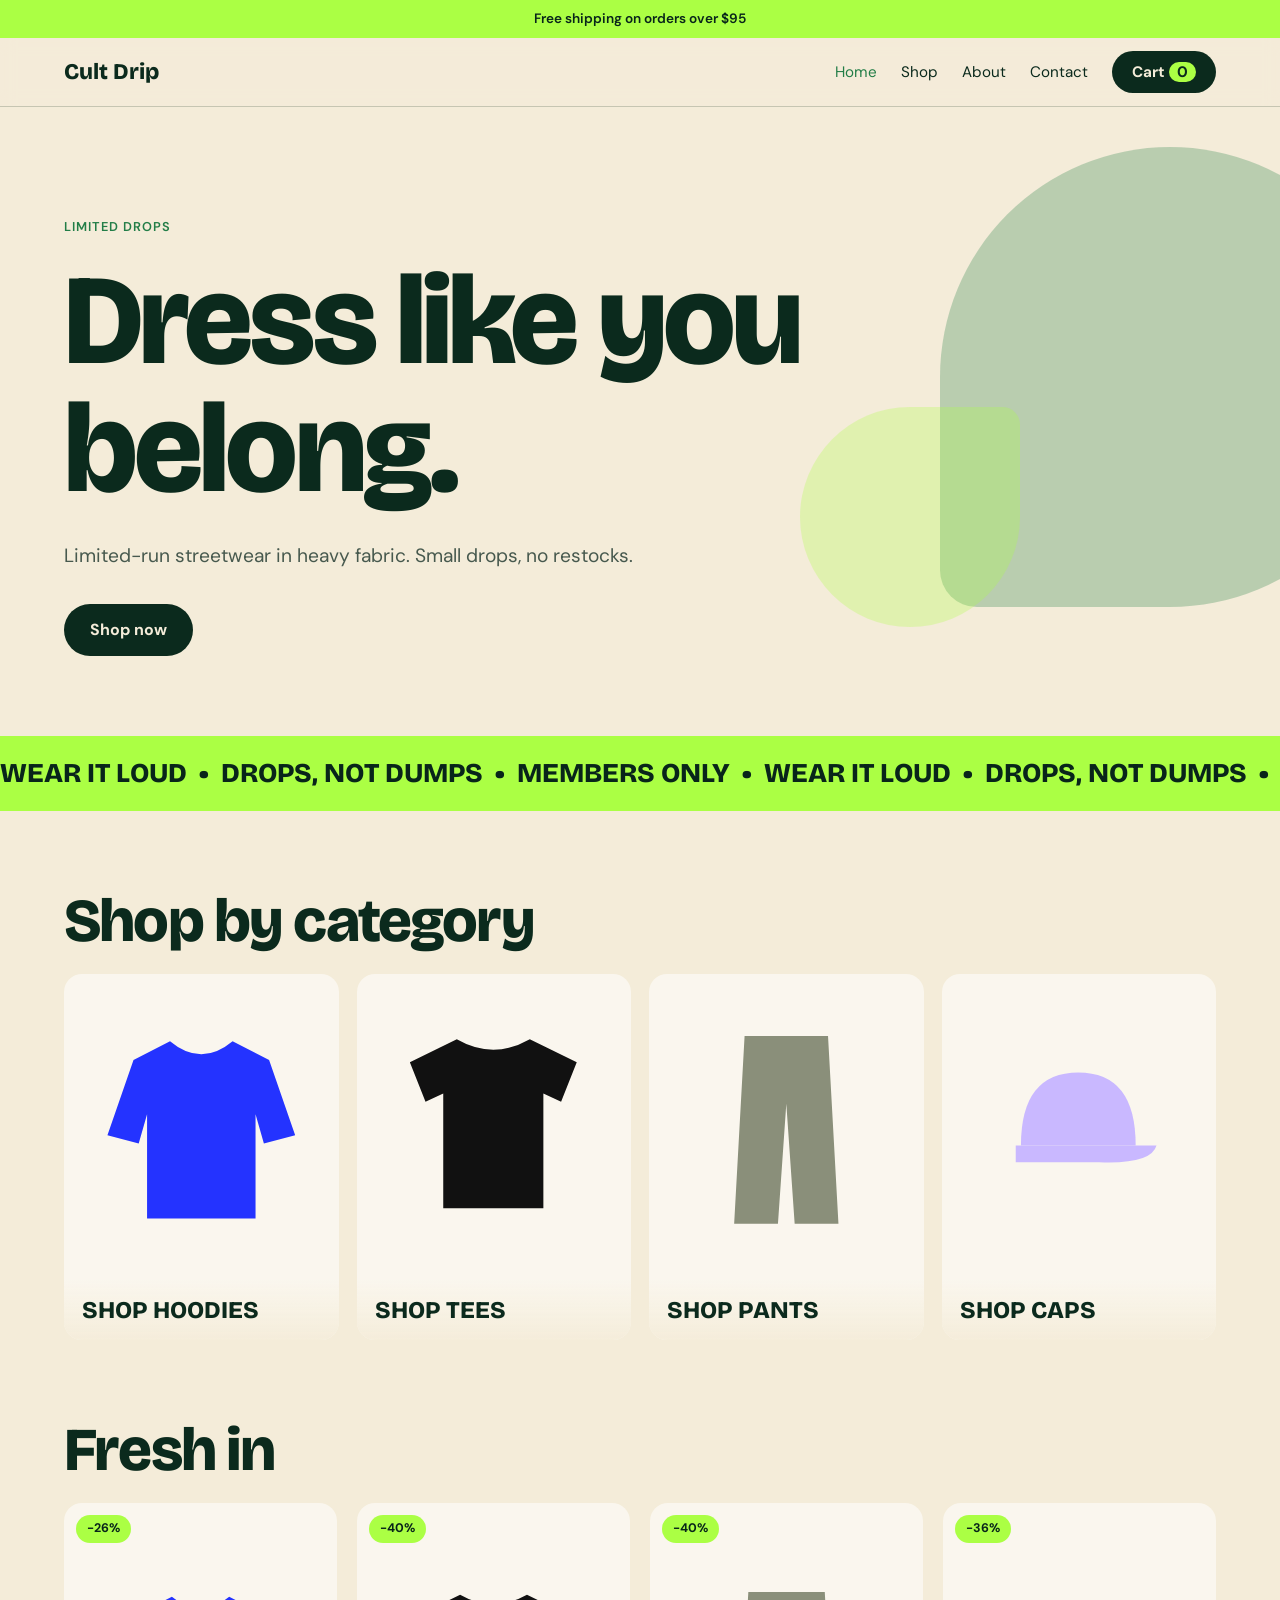
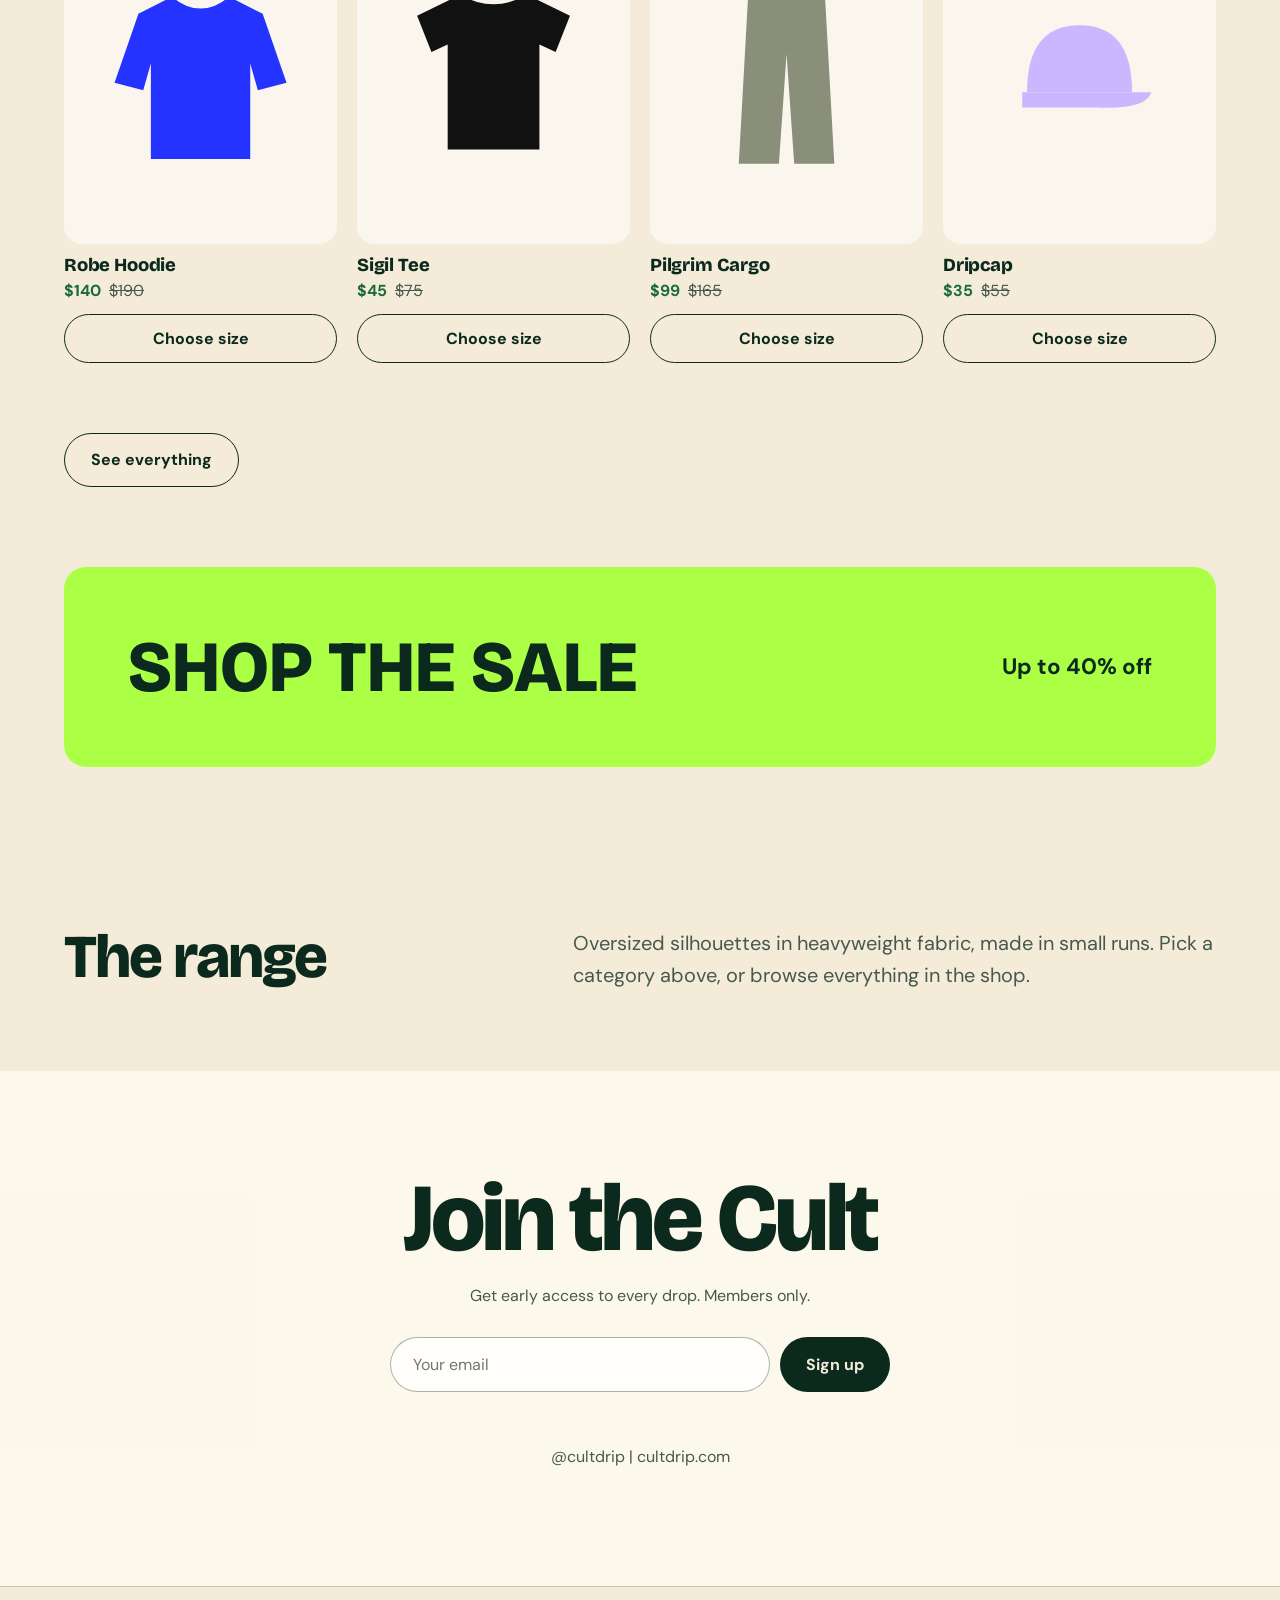
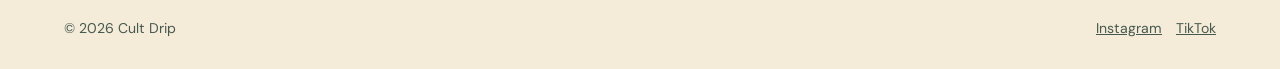
==== commit 60fc6809: "Add files via upload" ====
--- a/index.html
+++ b/index.html
@@ -2,5 +2,8 @@
 <body data-page="home" data-title="Home"><div id="site-header"></div><main>
 <section class="hero"><div class="blob" aria-hidden="true"></div><div class="blob b2" aria-hidden="true"></div><div class="wrap"><div class="eyebrow">Limited drops</div><h1 data-s="heroTitle"></h1><p data-s="heroText"></p><a class="btn" href="shop.html">Shop now</a></div></section>
 <div class="strip" aria-hidden="true"><div>Wear it loud &nbsp;•&nbsp; Drops, not dumps &nbsp;•&nbsp; Members only &nbsp;•&nbsp; Wear it loud &nbsp;•&nbsp; Drops, not dumps &nbsp;•&nbsp; Members only &nbsp;•&nbsp;</div></div>
-<section class="blk"><div class="wrap"><h2>Fresh in</h2><div class="grid" id="grid" data-limit="4"></div><a class="btn ghost" href="shop.html">See everything</a></div></section>
+<section class="blk"><div class="wrap"><h2>Shop by category</h2><div class="tiles" id="tiles"></div></div></section>
+<section class="blk" style="padding-top:0"><div class="wrap"><h2>Fresh in</h2><div class="grid" id="grid" data-limit="4"></div><a class="btn ghost" href="shop.html">See everything</a></div></section>
+<section class="blk" style="padding-top:0"><div class="wrap"><a class="sale-banner" id="saleBanner" href="shop.html"><span>Shop the sale</span><b id="saleOff"></b></a></div></section>
+<section class="blk"><div class="wrap two"><h2>The range</h2><p class="lead">Oversized silhouettes in heavyweight fabric, made in small runs. Pick a category above, or browse everything in the shop.</p></div></section>
 <section class="join" id="join"><div class="wrap"><h2>Join the Cult</h2><p>Get early access to every drop. Members only.</p><form id="f"><input type="email" placeholder="Your email" aria-label="Email address" required><button class="btn" type="submit">Sign up</button></form><div id="ok" role="status"></div><p>@cultdrip | cultdrip.com</p></div></section></main><div id="site-footer"></div><script src="data.js"></script><script src="script.js"></script></body></html>
--- a/style.css
+++ b/style.css
@@ -85,3 +85,72 @@
 #status{color:var(--lime);font-weight:600;min-width:160px}
 @media (max-width:820px){.two{grid-template-columns:1fr}.blob{opacity:.3}.links a:not(.btn){display:none}.hero{padding:70px 0 50px}}
 @media (prefers-reduced-motion:reduce){.strip div{animation:none}*{transition:none!important}html{scroll-behavior:auto}}
+.actions .btn{padding:10px 18px}
+.actions .btn:disabled{opacity:.35;cursor:not-allowed}
+.state{display:inline-flex;align-items:center;gap:8px;font-weight:700;font-size:.9rem}
+.state::before{content:"";width:11px;height:11px;border-radius:50%;background:var(--lime)}
+.state.dirty{color:#ffd166}.state.dirty::before{background:#ffd166}
+.btn:disabled{opacity:.35;cursor:not-allowed}.btn:disabled:hover{background:var(--lime)}.btn.ghost:disabled:hover{background:transparent}
+#state{font-weight:700;color:var(--lime)}#state.warn{color:#ffb454}
+.gate{max-width:480px;margin:90px auto;background:var(--card);border:1px solid var(--line);border-radius:22px;padding:34px}
+.gate h1{font-size:2.2rem;margin:0 0 10px}.gate p{color:var(--muted);margin:0 0 18px}.gate label{margin-bottom:14px}
+.gate .btn{width:100%}.gate .skip{background:none;border:0;color:var(--muted);text-decoration:underline;margin-top:14px;cursor:pointer;font:inherit;width:100%}
+#gmsg{min-height:1.4em;color:#ffb454;font-weight:600;margin-top:12px}
+.note{background:var(--deep);border-radius:12px;padding:12px 14px;font-size:.9rem;color:var(--muted);margin-top:14px}
+.pvbar{background:#ffb454;color:#221;text-align:center;font-weight:700;font-size:.85rem;padding:7px 12px}
+#hint{color:#ffb454;font-size:.85rem;font-weight:600}
+/* ===== Cream crumpled-paper theme (all public pages; admin stays green) ===== */
+html{background:#f4ecd9}
+body:not(.adm){--text:#0b2a1d;--muted:#47594e;--card:rgba(255,252,243,.72);--line:rgba(11,42,29,.2);background:transparent;color:#0b2a1d}
+body:not(.adm)::before{content:"";position:fixed;inset:0;z-index:-1;background:url(images/paper.jpg) center/cover no-repeat,#f4ecd9}
+body:not(.adm) :focus-visible{outline-color:#227d47}
+body:not(.adm) header.top{background:rgba(244,236,217,.9)}
+body:not(.adm) .links a:hover,body:not(.adm) .links a.on,body:not(.adm) .crumbs a:hover{color:#227d47}
+body:not(.adm) .btn{background:#0b2a1d;color:#f4ecd9}
+body:not(.adm) .btn:hover{background:#abff44;color:#0b2a1d}
+body:not(.adm) .btn.ghost{background:transparent;color:#0b2a1d;border:1px solid #0b2a1d}
+body:not(.adm) .btn.ghost:hover{background:#0b2a1d;color:#f4ecd9}
+body:not(.adm) .btn:disabled:hover{background:#0b2a1d;color:#f4ecd9}
+body:not(.adm) .count{background:#abff44;color:#0b2a1d}
+body:not(.adm) .eyebrow,body:not(.adm) .step span,body:not(.adm) #ok{color:#227d47}
+body:not(.adm) .hero h1 em{color:#227d47}
+body:not(.adm) .blob{opacity:.28}
+body:not(.adm) .creed{color:#f4ecd9}
+body:not(.adm) .creed .step{color:#eef6ee}body:not(.adm) .creed .step p{color:#b9d1c0}body:not(.adm) .creed .step span{color:#abff44}
+body:not(.adm) input,body:not(.adm) select,body:not(.adm) textarea{background:rgba(255,255,255,.75);color:#0b2a1d;border:1px solid rgba(11,42,29,.35)}
+body:not(.adm) .chips button{color:#0b2a1d;border-color:#0b2a1d}
+body:not(.adm) .chips button.on{background:#0b2a1d;color:#abff44;border-color:#0b2a1d}
+body:not(.adm) .card .pic{background:rgba(255,255,255,.55)}
+body:not(.adm) .price b{color:#1b6a3a}
+body:not(.adm) .add{border-color:#0b2a1d;color:#0b2a1d;display:block;text-align:center;text-decoration:none}
+body:not(.adm) .add:hover:not(:disabled){background:#0b2a1d;color:#f4ecd9}
+body:not(.adm) .add:disabled{border-color:#9aa59d;color:#8a948d}
+body:not(.adm) .card h3 a{text-decoration:none}body:not(.adm) .card h3 a:hover{text-decoration:underline}
+body:not(.adm) .drawer{background:#f7f0df;color:#0b2a1d}
+body:not(.adm) .row button{color:#227d47}body:not(.adm) .meter i{background:#227d47}
+/* product page */
+.pp{display:grid;grid-template-columns:1.1fr 1fr;gap:44px;margin:18px 0 70px}
+.pp .big{aspect-ratio:4/5;border-radius:18px;background:rgba(255,255,255,.55);display:flex;align-items:center;justify-content:center;overflow:hidden}
+.pp .big svg{width:60%}.pp .big img{width:100%;height:100%;object-fit:cover}
+.pp h1{font-size:clamp(2rem,4vw,3.2rem);margin:0 0 10px}
+.pp .price{font-size:1.5rem}.pp .off{background:#abff44;color:#0b2a1d;font-size:.85rem;font-weight:700;border-radius:999px;padding:3px 10px;margin-left:8px}
+.ptag{font-weight:700;color:#227d47;margin:6px 0 0}
+.sw{display:flex;align-items:center;gap:10px;margin:18px 0}.sw i{width:26px;height:26px;border-radius:50%;border:2px solid #0b2a1d;display:inline-block}
+.sizes{display:flex;flex-wrap:wrap;gap:8px;margin:8px 0}
+.sizes button{min-width:54px;padding:10px 14px;border:1px solid #0b2a1d;background:transparent;border-radius:10px;font:inherit;cursor:pointer;color:inherit}
+.sizes button.on{background:#0b2a1d;color:#f4ecd9}
+#szmsg{display:block;color:#a3170f;font-weight:600;min-height:1.4em;margin-bottom:8px}
+.pp .btn{width:100%;text-align:center;margin-top:6px}
+.shipnote{color:var(--muted);font-size:.9rem}
+.pp details{border-top:1px solid var(--line);padding:14px 0}.pp details:last-child{border-bottom:1px solid var(--line)}
+.pp summary{cursor:pointer;font-weight:700}.pp details p{margin:10px 0 0;color:var(--muted)}
+/* landing tiles + sale banner */
+.tiles{display:grid;grid-template-columns:repeat(auto-fit,minmax(220px,1fr));gap:18px}
+.tile{position:relative;display:flex;align-items:flex-end;aspect-ratio:3/4;border-radius:18px;overflow:hidden;background:rgba(255,255,255,.55);text-decoration:none;color:#0b2a1d}
+.tile svg{position:absolute;left:12%;top:10%;width:76%;height:auto}.tile .timg{position:absolute;inset:0;width:100%;height:100%;object-fit:cover}
+.tile span{position:relative;width:100%;padding:18px;font:800 1.5rem/1 "Bricolage Grotesque",Arial,sans-serif;text-transform:uppercase;background:linear-gradient(transparent,rgba(244,236,217,.95))}
+.tile:hover span{text-decoration:underline}
+.sale-banner{display:flex;justify-content:space-between;align-items:center;gap:16px;flex-wrap:wrap;background:#abff44;color:#0b2a1d;border-radius:22px;padding:clamp(30px,6vw,64px);text-decoration:none}
+.sale-banner span{font:800 clamp(2rem,6vw,4.5rem)/1 "Bricolage Grotesque",Arial,sans-serif;text-transform:uppercase}
+.sale-banner b{font-size:1.4rem}
+@media (max-width:820px){.pp{grid-template-columns:1fr}}
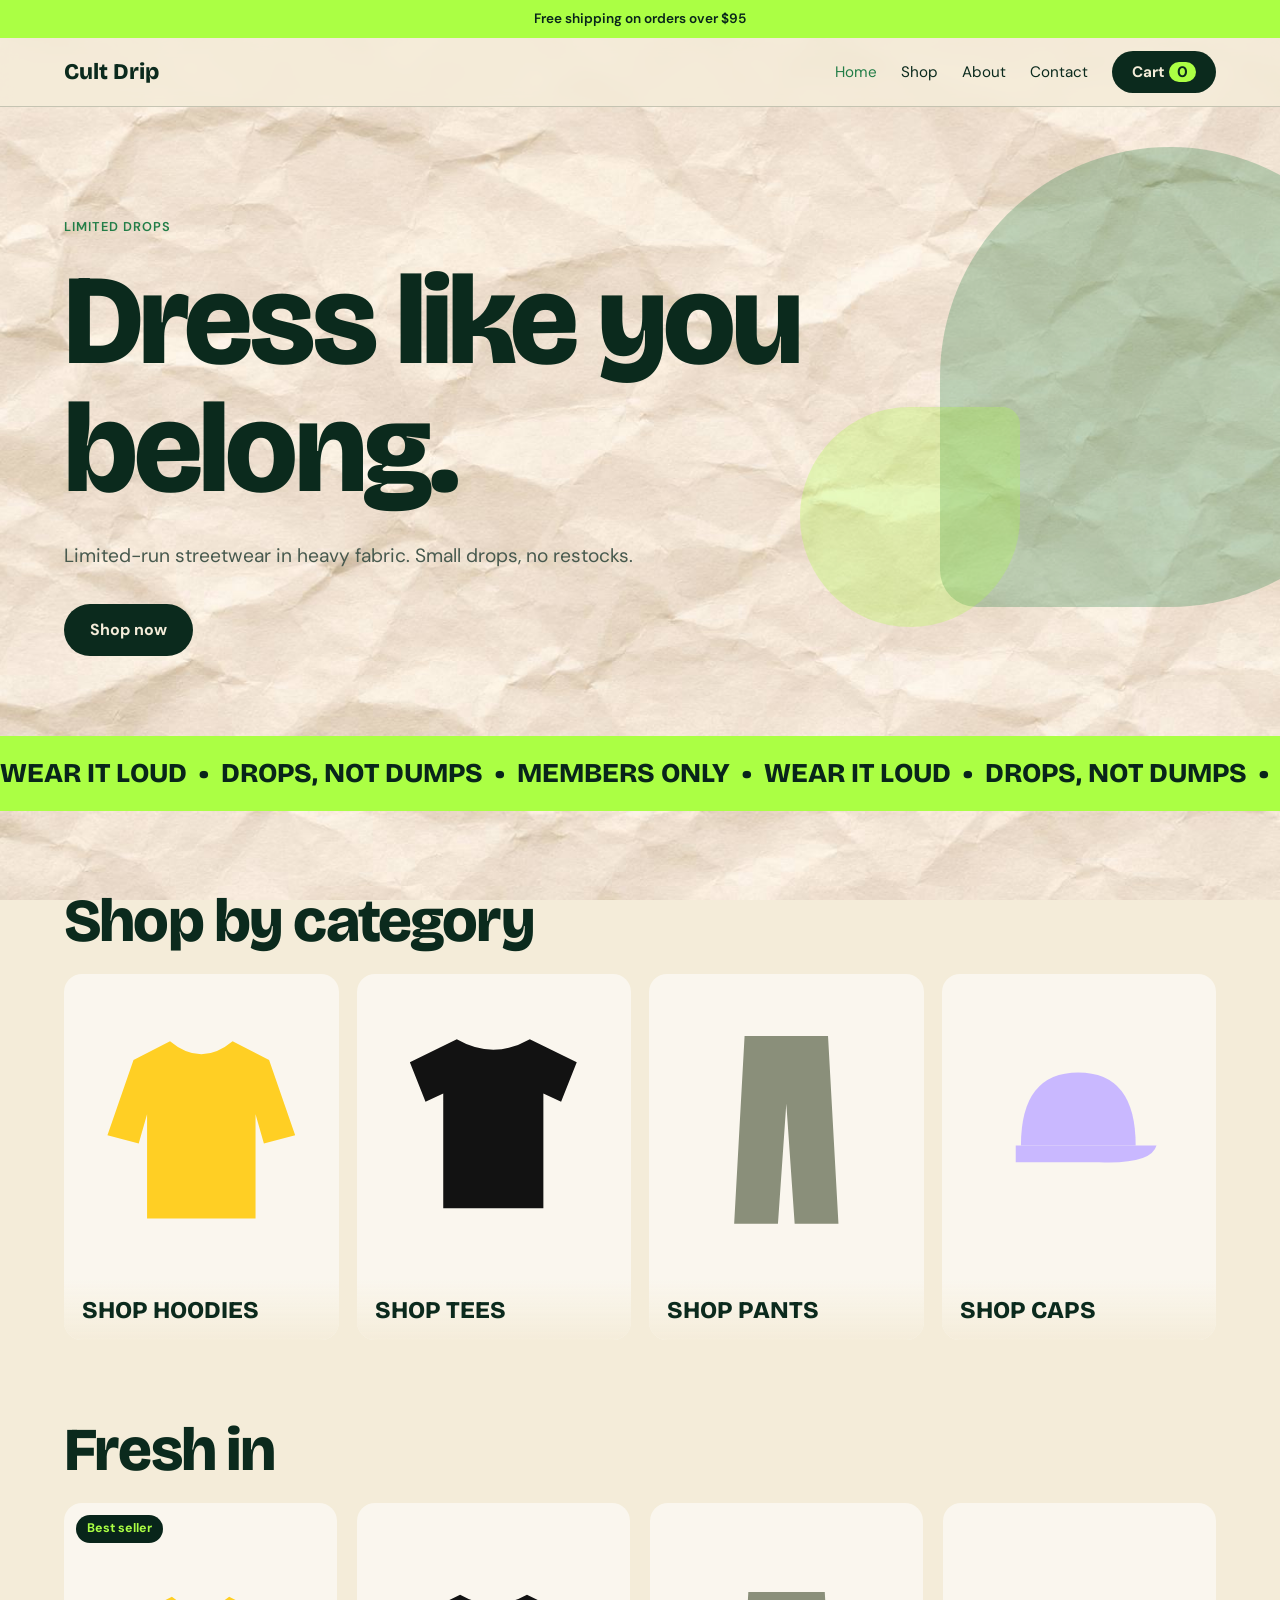
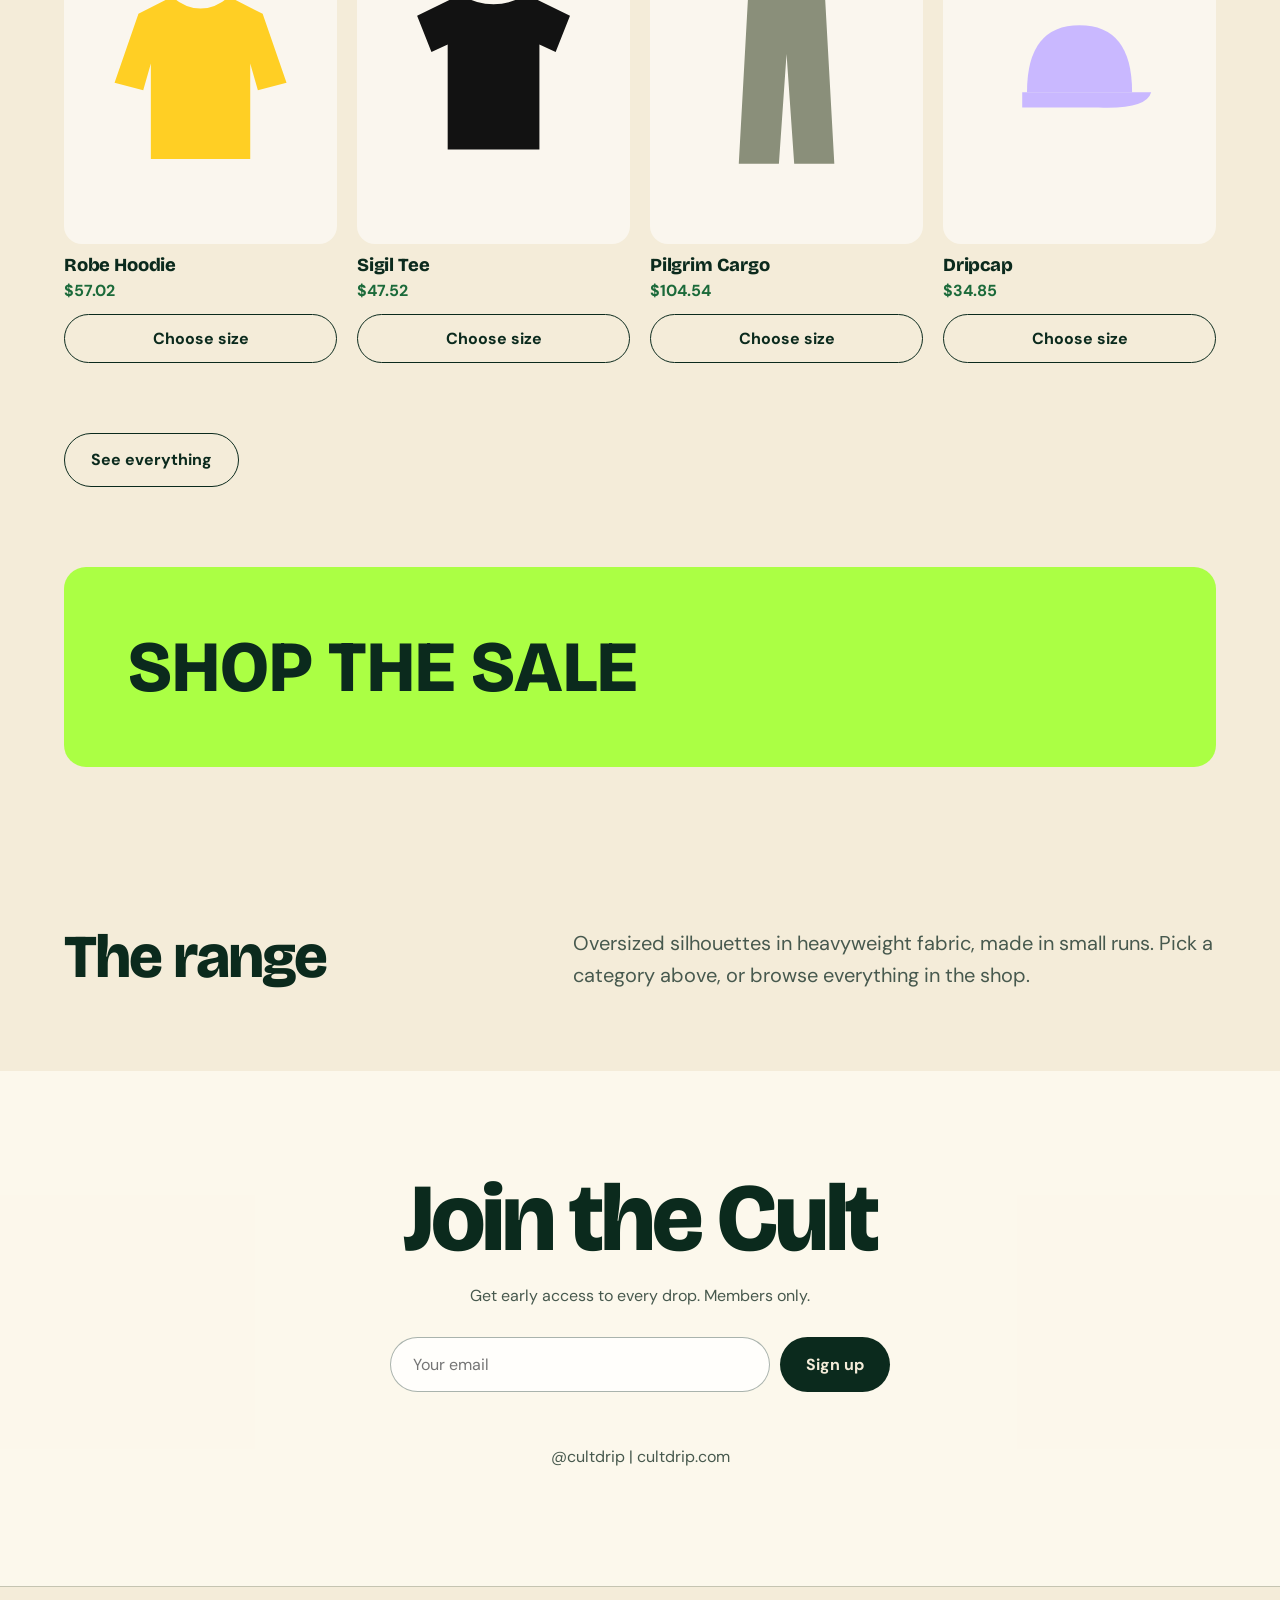
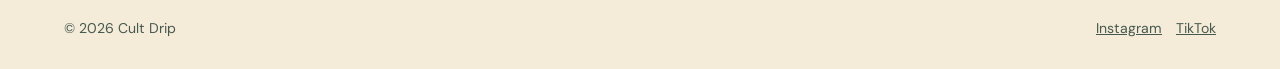
==== commit 165aba61: "Add files via upload" ====
--- a/index.html
+++ b/index.html
@@ -1,4 +1,5 @@
-<!DOCTYPE html><html lang="en"><head><meta charset="utf-8"><meta name="viewport" content="width=device-width, initial-scale=1"><title>Cult Drip</title><meta name="description" content="Limited-run streetwear. Small drops, heavyweight fabrics, members only."><link rel="preconnect" href="https://fonts.googleapis.com"><link rel="stylesheet" href="https://fonts.googleapis.com/css2?family=Bricolage+Grotesque:wght@700;800&family=DM+Sans:wght@400;500;600;700&display=swap"><link rel="stylesheet" href="style.css"></head>
+<!DOCTYPE html>
+<!-- cd-version:1 --><html lang="en"><head><meta charset="utf-8"><meta name="viewport" content="width=device-width, initial-scale=1"><title>Cult Drip</title><meta name="description" content="Limited-run streetwear. Small drops, heavyweight fabrics, members only."><link rel="preconnect" href="https://fonts.googleapis.com"><link rel="stylesheet" href="https://fonts.googleapis.com/css2?family=Bricolage+Grotesque:wght@700;800&family=DM+Sans:wght@400;500;600;700&display=swap"><link rel="stylesheet" href="style.css"></head>
 <body data-page="home" data-title="Home"><div id="site-header"></div><main>
 <section class="hero"><div class="blob" aria-hidden="true"></div><div class="blob b2" aria-hidden="true"></div><div class="wrap"><div class="eyebrow">Limited drops</div><h1 data-s="heroTitle"></h1><p data-s="heroText"></p><a class="btn" href="shop.html">Shop now</a></div></section>
 <div class="strip" aria-hidden="true"><div>Wear it loud &nbsp;•&nbsp; Drops, not dumps &nbsp;•&nbsp; Members only &nbsp;•&nbsp; Wear it loud &nbsp;•&nbsp; Drops, not dumps &nbsp;•&nbsp; Members only &nbsp;•&nbsp;</div></div>
--- a/style.css
+++ b/style.css
@@ -1,3 +1,4 @@
+/* cd-version:2 */
 :root{--deep:#08251a;--mid:#227d47;--lime:#abff44;--card:#0e3324;--line:#15402e;--text:#eef6ee;--muted:#a9c4b2}
 *{box-sizing:border-box}html{scroll-behavior:smooth}
 body{margin:0;background:var(--deep);color:var(--text);font-family:"DM Sans",system-ui,Arial,sans-serif;line-height:1.6}
@@ -102,7 +103,7 @@
 /* ===== Cream crumpled-paper theme (all public pages; admin stays green) ===== */
 html{background:#f4ecd9}
 body:not(.adm){--text:#0b2a1d;--muted:#47594e;--card:rgba(255,252,243,.72);--line:rgba(11,42,29,.2);background:transparent;color:#0b2a1d}
-body:not(.adm)::before{content:"";position:fixed;inset:0;z-index:-1;background:url(images/paper.jpg) center/cover no-repeat,#f4ecd9}
+body:not(.adm)::before{content:"";position:fixed;inset:0;z-index:-1;background:url(paper.jpg) center/cover no-repeat,#f4ecd9}
 body:not(.adm) :focus-visible{outline-color:#227d47}
 body:not(.adm) header.top{background:rgba(244,236,217,.9)}
 body:not(.adm) .links a:hover,body:not(.adm) .links a.on,body:not(.adm) .crumbs a:hover{color:#227d47}
@@ -154,3 +155,10 @@
 .sale-banner span{font:800 clamp(2rem,6vw,4.5rem)/1 "Bricolage Grotesque",Arial,sans-serif;text-transform:uppercase}
 .sale-banner b{font-size:1.4rem}
 @media (max-width:820px){.pp{grid-template-columns:1fr}}
+input[type=checkbox]{width:auto;margin:0}.chk{display:flex!important;gap:10px;align-items:center;margin:12px 0;font-size:.9rem}
+#ghs{font-weight:600;color:var(--lime)}#ghs.bad{color:#ffb454}
+.how2{margin-top:14px;color:var(--muted)}.how2 summary{cursor:pointer;font-weight:700;color:var(--text)}.how2 li{margin:6px 0}
+.chklist{list-style:none;padding:0;margin:0}.chklist li{padding:5px 0;border-bottom:1px solid var(--line);font-size:.92rem}
+.okk{color:var(--lime)}.chklist .old,.upd{color:#ffb454}.upd{font-weight:600;margin:0 0 6px}
+.chip{font-size:.8rem;font-weight:600;background:var(--deep);color:var(--lime);border-radius:999px;padding:2px 10px;margin-left:8px;white-space:nowrap}
+#ghs.good{color:var(--lime)}#ghs.bad{color:#ffb454}#ghs{font-weight:600}
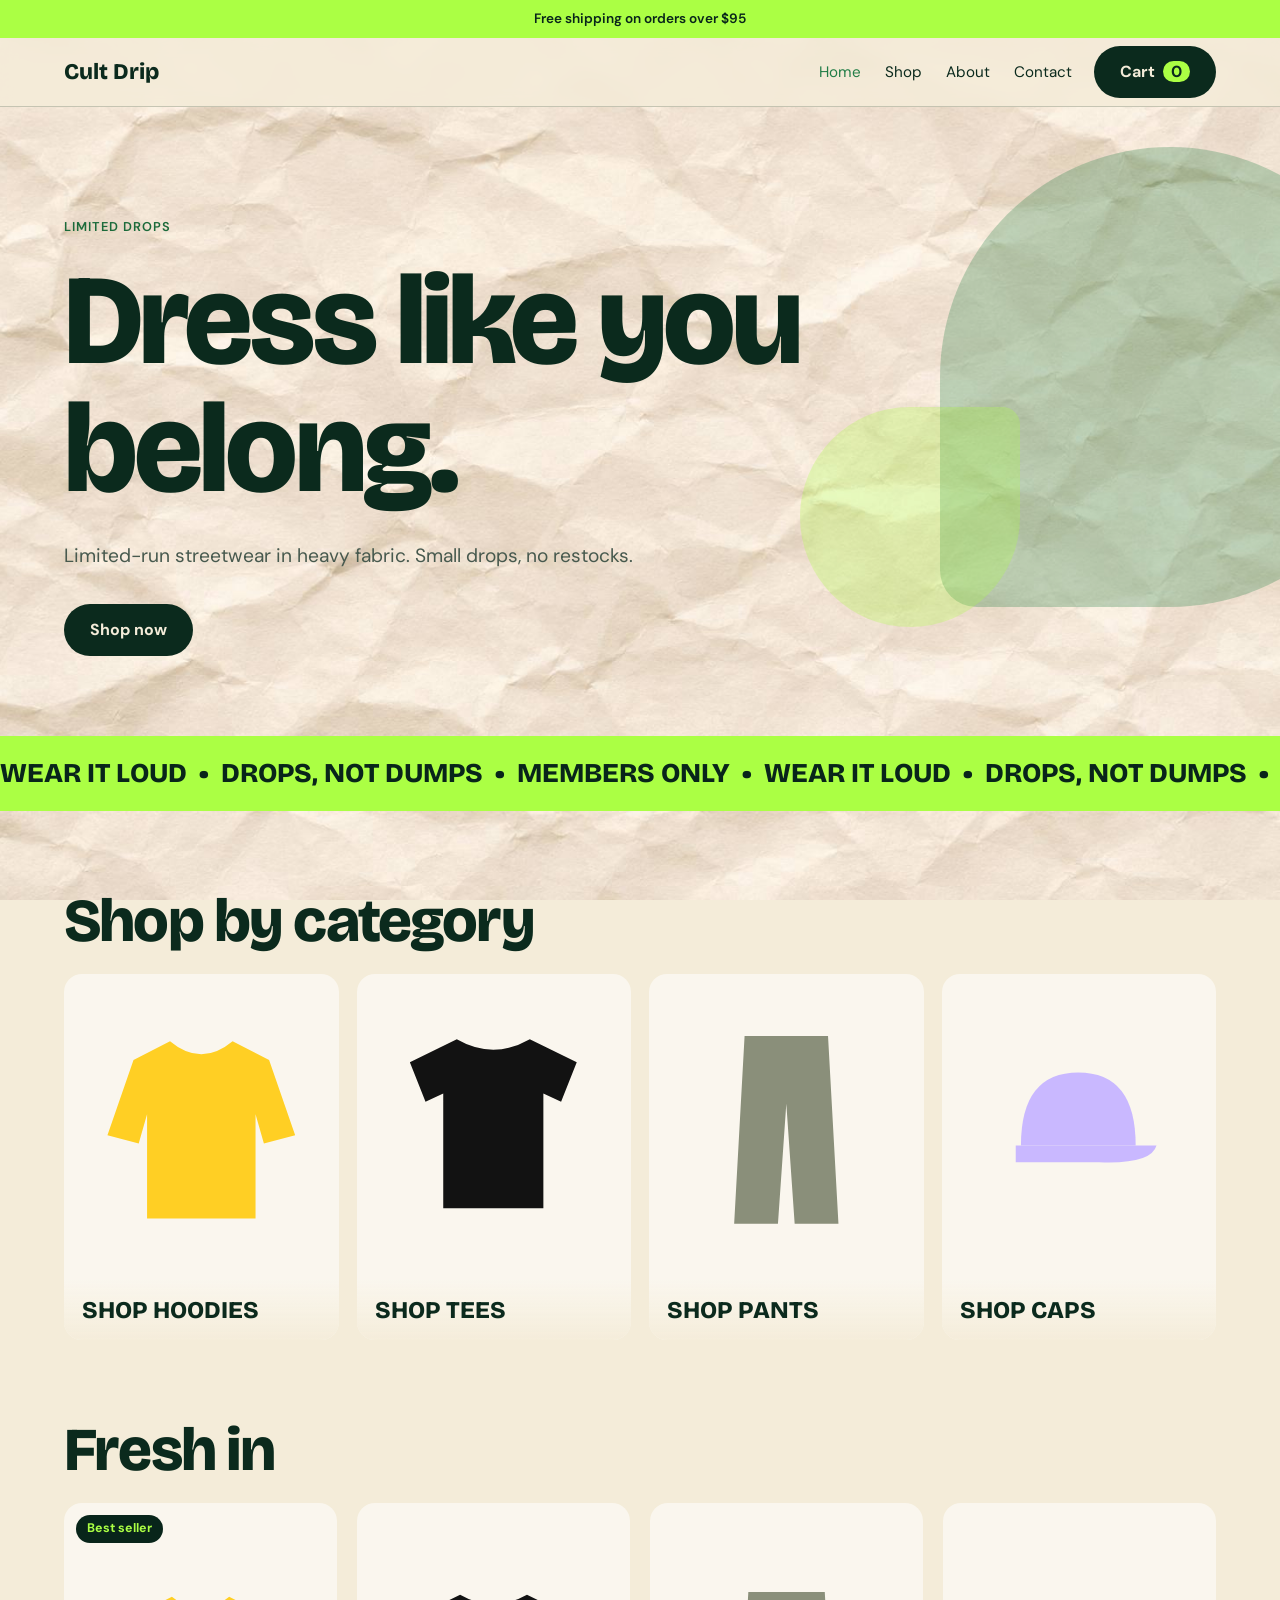
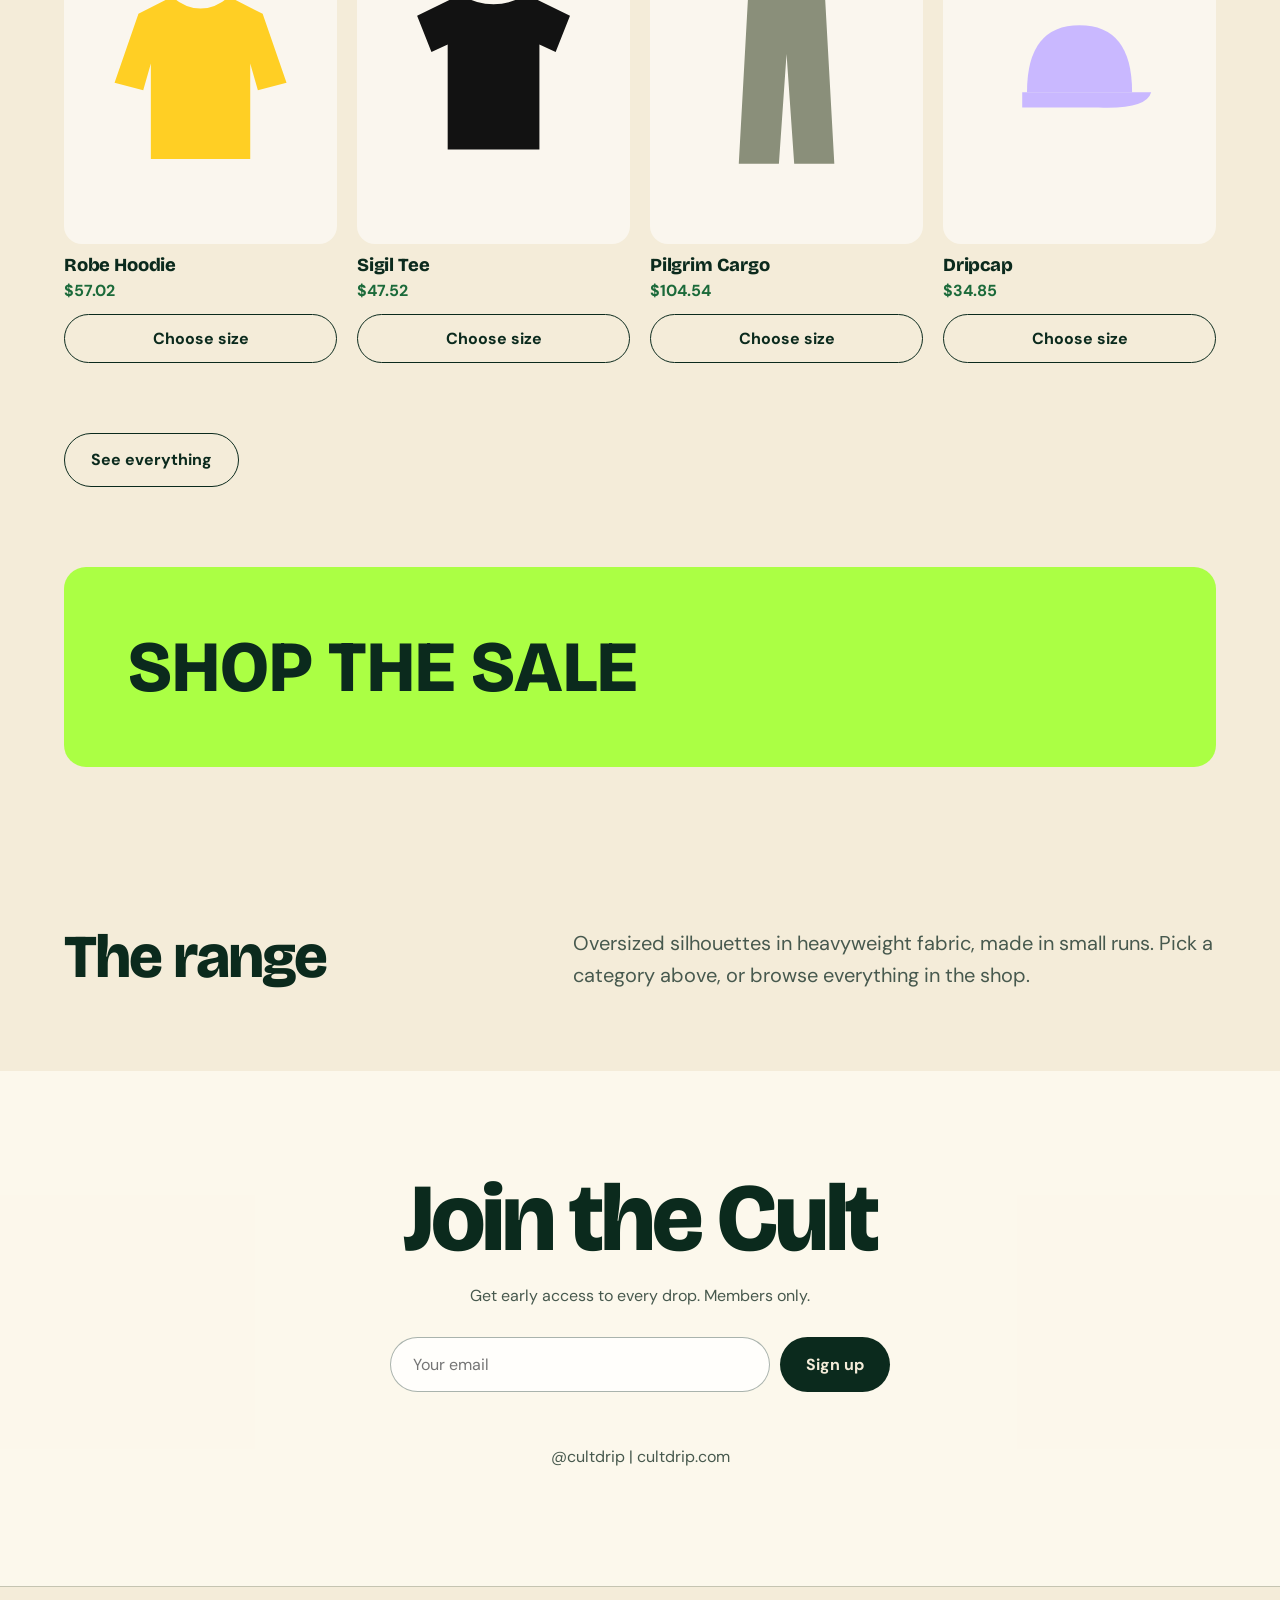
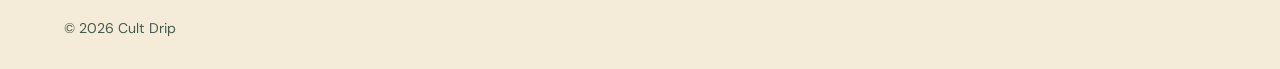
==== commit ed6ae078: "Add files via upload" ====
--- a/index.html
+++ b/index.html
@@ -1,10 +1,10 @@
 <!DOCTYPE html>
-<!-- cd-version:1 --><html lang="en"><head><meta charset="utf-8"><meta name="viewport" content="width=device-width, initial-scale=1"><title>Cult Drip</title><meta name="description" content="Limited-run streetwear. Small drops, heavyweight fabrics, members only."><link rel="preconnect" href="https://fonts.googleapis.com"><link rel="stylesheet" href="https://fonts.googleapis.com/css2?family=Bricolage+Grotesque:wght@700;800&family=DM+Sans:wght@400;500;600;700&display=swap"><link rel="stylesheet" href="style.css"></head>
-<body data-page="home" data-title="Home"><div id="site-header"></div><main>
+<!-- cd-version:3 --><html lang="en"><head><meta charset="utf-8"><link rel="icon" href="data:image/svg+xml,%3Csvg xmlns='http://www.w3.org/2000/svg' viewBox='0 0 64 64'%3E%3Crect width='64' height='64' rx='14' fill='%230b2a1d'/%3E%3Ctext x='32' y='44' font-size='30' text-anchor='middle' fill='%23abff44' font-family='Arial' font-weight='700'%3ECD%3C/text%3E%3C/svg%3E"><meta name="viewport" content="width=device-width, initial-scale=1"><title>Cult Drip</title><meta name="description" content="Limited-run streetwear. Small drops, heavyweight fabrics, members only."><link rel="preconnect" href="https://fonts.googleapis.com"><link rel="stylesheet" href="https://fonts.googleapis.com/css2?family=Bricolage+Grotesque:wght@700;800&family=DM+Sans:wght@400;500;600;700&display=swap"><link rel="stylesheet" href="style.css"></head>
+<body data-page="home" data-title="Home"><noscript><p style="padding:24px;font-weight:600">This shop needs JavaScript. Please turn it on to browse and order.</p></noscript><div id="site-header"></div><main>
 <section class="hero"><div class="blob" aria-hidden="true"></div><div class="blob b2" aria-hidden="true"></div><div class="wrap"><div class="eyebrow">Limited drops</div><h1 data-s="heroTitle"></h1><p data-s="heroText"></p><a class="btn" href="shop.html">Shop now</a></div></section>
 <div class="strip" aria-hidden="true"><div>Wear it loud &nbsp;•&nbsp; Drops, not dumps &nbsp;•&nbsp; Members only &nbsp;•&nbsp; Wear it loud &nbsp;•&nbsp; Drops, not dumps &nbsp;•&nbsp; Members only &nbsp;•&nbsp;</div></div>
 <section class="blk"><div class="wrap"><h2>Shop by category</h2><div class="tiles" id="tiles"></div></div></section>
 <section class="blk" style="padding-top:0"><div class="wrap"><h2>Fresh in</h2><div class="grid" id="grid" data-limit="4"></div><a class="btn ghost" href="shop.html">See everything</a></div></section>
 <section class="blk" style="padding-top:0"><div class="wrap"><a class="sale-banner" id="saleBanner" href="shop.html"><span>Shop the sale</span><b id="saleOff"></b></a></div></section>
 <section class="blk"><div class="wrap two"><h2>The range</h2><p class="lead">Oversized silhouettes in heavyweight fabric, made in small runs. Pick a category above, or browse everything in the shop.</p></div></section>
-<section class="join" id="join"><div class="wrap"><h2>Join the Cult</h2><p>Get early access to every drop. Members only.</p><form id="f"><input type="email" placeholder="Your email" aria-label="Email address" required><button class="btn" type="submit">Sign up</button></form><div id="ok" role="status"></div><p>@cultdrip | cultdrip.com</p></div></section></main><div id="site-footer"></div><script src="data.js"></script><script src="script.js"></script></body></html>
+<section class="join" id="join"><div class="wrap"><h2>Join the Cult</h2><p>Get early access to every drop. Members only.</p><form id="f"><input name="email" type="email" placeholder="Your email" aria-label="Email address" autocomplete="email" required><button class="btn" type="submit">Sign up</button></form><div id="ok" role="status"></div><p>@cultdrip | cultdrip.com</p></div></section></main><div id="site-footer"></div><script src="data.js"></script><script src="script.js"></script></body></html>
--- a/style.css
+++ b/style.css
@@ -1,4 +1,4 @@
-/* cd-version:2 */
+/* cd-version:3 */
 :root{--deep:#08251a;--mid:#227d47;--lime:#abff44;--card:#0e3324;--line:#15402e;--text:#eef6ee;--muted:#a9c4b2}
 *{box-sizing:border-box}html{scroll-behavior:smooth}
 body{margin:0;background:var(--deep);color:var(--text);font-family:"DM Sans",system-ui,Arial,sans-serif;line-height:1.6}
@@ -84,7 +84,7 @@
 .bulk{display:flex;gap:10px;flex-wrap:wrap;align-items:end}.bulk label{width:150px}.bulk button{margin:0}
 .actions{position:fixed;left:0;right:0;bottom:0;background:var(--card);border-top:1px solid var(--line);padding:12px 20px;display:flex;gap:10px;flex-wrap:wrap;align-items:center;justify-content:center;z-index:25}
 #status{color:var(--lime);font-weight:600;min-width:160px}
-@media (max-width:820px){.two{grid-template-columns:1fr}.blob{opacity:.3}.links a:not(.btn){display:none}.hero{padding:70px 0 50px}}
+@media (max-width:820px){.two{grid-template-columns:1fr}.blob{opacity:.3}.hero{padding:70px 0 50px}}
 @media (prefers-reduced-motion:reduce){.strip div{animation:none}*{transition:none!important}html{scroll-behavior:auto}}
 .actions .btn{padding:10px 18px}
 .actions .btn:disabled{opacity:.35;cursor:not-allowed}
@@ -162,3 +162,54 @@
 .okk{color:var(--lime)}.chklist .old,.upd{color:#ffb454}.upd{font-weight:600;margin:0 0 6px}
 .chip{font-size:.8rem;font-weight:600;background:var(--deep);color:var(--lime);border-radius:999px;padding:2px 10px;margin-left:8px;white-space:nowrap}
 #ghs.good{color:var(--lime)}#ghs.bad{color:#ffb454}#ghs{font-weight:600}
+
+/* ===== v3: friendlier shop ===== */
+.skip{position:absolute;left:-9999px;top:8px;z-index:100}
+.skip:focus{left:12px;background:#0b2a1d;color:#f4ecd9;padding:10px 16px;border-radius:10px}
+.hbtns{display:flex;gap:10px;align-items:center}
+.menu{display:none;background:transparent;border:1px solid #0b2a1d;color:#0b2a1d;border-radius:999px;padding:9px 16px;font:inherit;font-weight:600;cursor:pointer}
+body:not(.adm) .links{margin-left:auto;margin-right:22px}
+body:not(.adm) .logo{overflow:hidden;text-overflow:ellipsis;white-space:nowrap;max-width:46vw}
+body.cart-open{overflow:hidden}
+.drawer{visibility:hidden;transition:transform .25s,visibility 0s .25s}
+body.cart-open .drawer{visibility:visible;transition:transform .25s,visibility 0s}
+.dhead{display:flex;justify-content:space-between;align-items:center;margin-bottom:8px}.dhead h2{margin:0}
+.x{background:none;border:0;font-size:2rem;line-height:1;cursor:pointer;color:inherit;padding:0 6px}
+.cnote{color:#a3170f;font-size:.88rem;margin-bottom:6px}
+.rname .sz{background:#0b2a1d;color:#f4ecd9;border-radius:6px;padding:0 7px;font-size:.78rem;margin-left:4px}
+.rname small{color:var(--muted)}
+.qty{display:inline-flex;align-items:center;gap:10px;margin-top:6px;border:1px solid var(--line);border-radius:999px;padding:2px 6px}
+.qty button{background:none;border:0;font-size:1.15rem;width:30px;height:30px;cursor:pointer;color:inherit;border-radius:50%}
+.qty button:hover{background:rgba(11,42,29,.1)}
+.rside{text-align:right;display:flex;flex-direction:column;align-items:flex-end;gap:4px}
+.tot{display:flex;justify-content:space-between;font-size:1.1rem;margin:12px 0}
+.cmsg{min-height:1.4em;font-size:.9rem;color:var(--muted);margin:8px 0 0}
+.link{background:none;border:0;padding:0;color:inherit;text-decoration:underline;cursor:pointer;font:inherit;margin-top:8px;text-align:left}
+.emptycart a{color:inherit}
+.rcount{color:var(--muted);font-size:.9rem;margin:-10px 0 14px}
+.empty .link{margin:0 0 0 6px}
+body:not(.adm) .eyebrow,body:not(.adm) .step span,body:not(.adm) #ok,body:not(.adm) .ptag,body:not(.adm) .row button{color:#1b6a3a}
+body:not(.adm) .qty button{color:#0b2a1d}
+body:not(.adm) .add:disabled{color:#5f6b64;border-color:#8a948d}
+body:not(.adm) .btn:disabled{opacity:.45}
+@media (max-width:820px){
+ body:not(.adm) .menu{display:inline-block}
+ body:not(.adm) .links{display:none;position:absolute;left:0;right:0;top:100%;flex-direction:column;align-items:flex-start;gap:2px;margin:0;padding:10px 24px 16px;background:#f7f0df;border-bottom:1px solid var(--line)}
+ body:not(.adm) .links.open{display:flex}
+ body:not(.adm) .links a{padding:10px 0;font-size:1.05rem;width:100%}
+}
+
+/* cd-friendly */
+.sr{position:absolute;width:1px;height:1px;overflow:hidden;clip:rect(0 0 0 0);white-space:nowrap}
+.row.gone{opacity:.6}.row.gone a{text-decoration:line-through}
+.qty{display:flex;align-items:center;gap:6px}.qty span{min-width:1.4em;text-align:center;font-weight:700}
+.qty button{min-width:34px;min-height:34px;border:1px solid currentColor;border-radius:8px;background:none;color:inherit;cursor:pointer;font:inherit}
+.qty .rm{border:0;text-decoration:underline;margin-left:6px}
+.soldnote{font-weight:700;color:#a3170f}
+#count-line{color:var(--muted);font-size:.9rem;margin:0 0 14px}
+#chkmsg{font-size:.9rem;margin:0 0 10px;min-height:1.2em}
+.btn{min-height:44px}.add{min-height:44px}
+@media (max-width:820px){.links{display:none}.links.open{display:flex;flex-direction:column;position:absolute;left:0;right:0;top:100%;background:var(--paper,#f4ecd9);padding:12px 24px 18px;gap:14px;border-bottom:1px solid var(--line)}.acts .menu{display:inline-block}header.top{position:sticky}}
+@media (min-width:821px){.acts .menu{display:none}}
+.acts{display:flex;gap:10px;align-items:center}
+.empty{grid-column:1/-1;padding:40px 0;color:var(--muted)}.empty .btn{margin-top:10px}
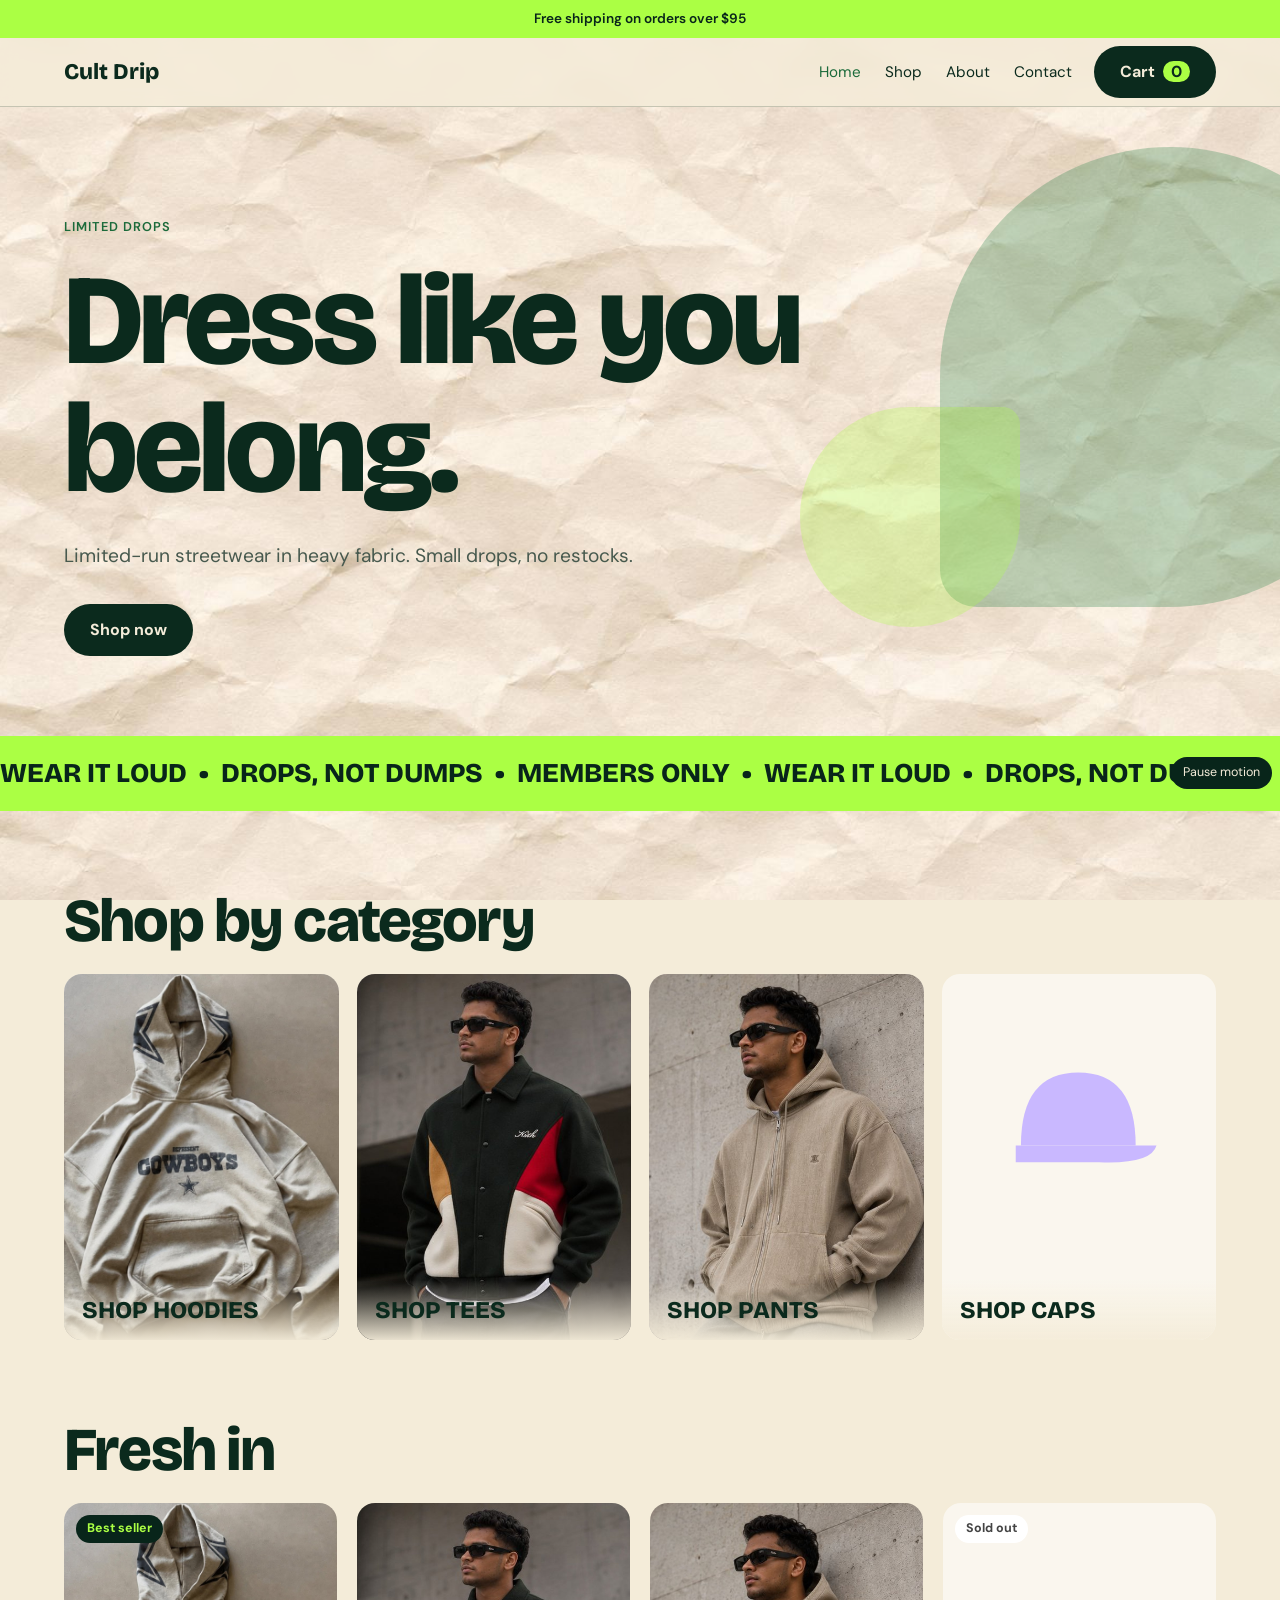
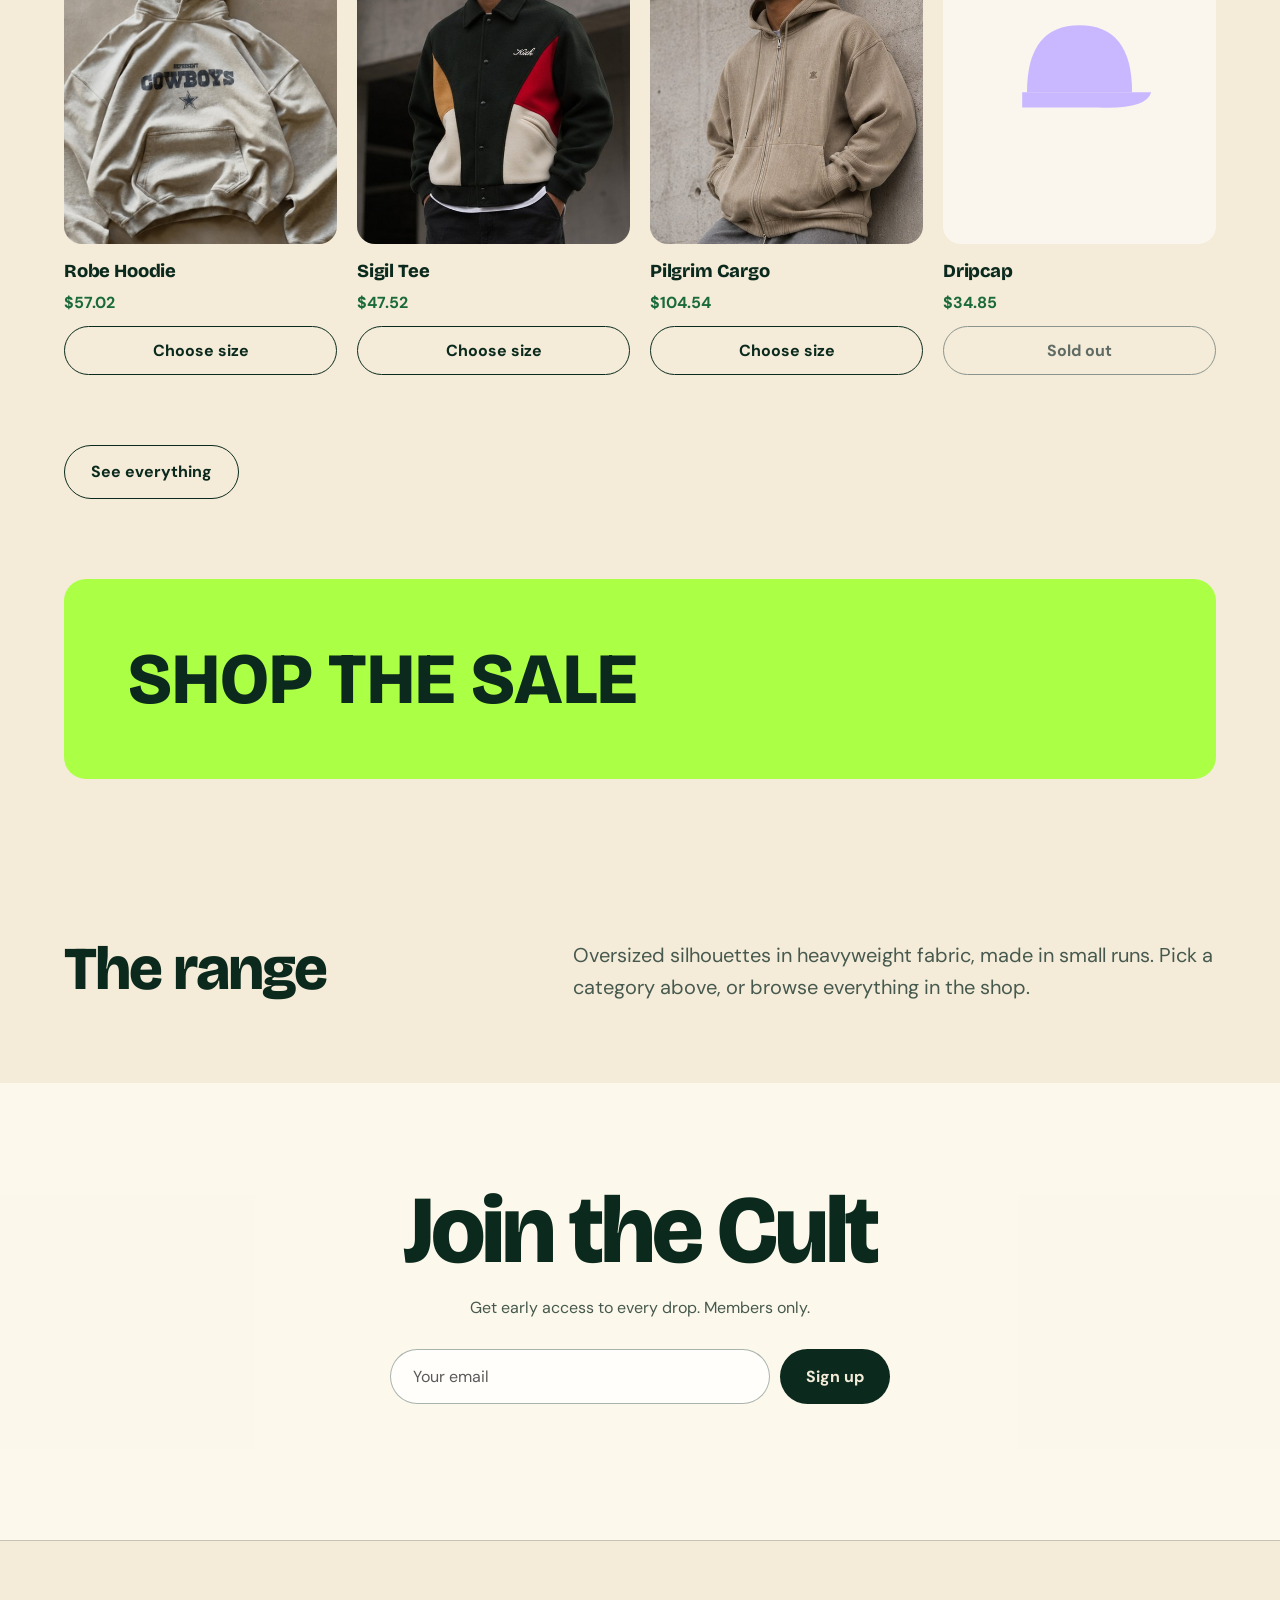
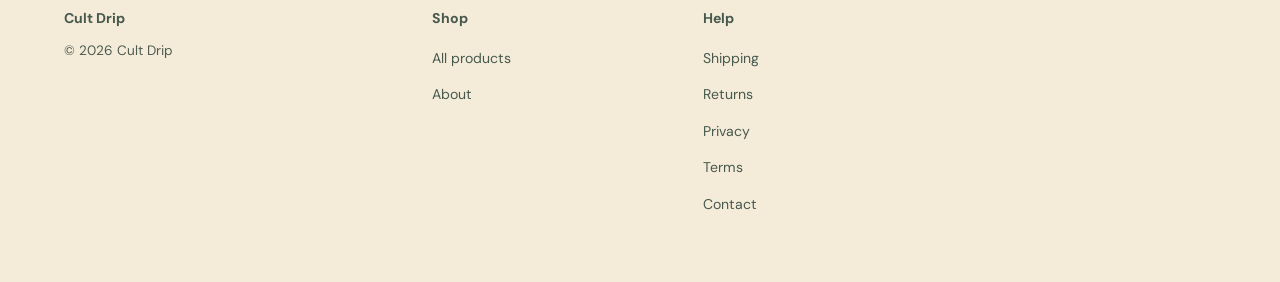
==== commit ba0337a3: "Version 11: help page, footer, accessibility, admin fixes, security hardening Co-Authored-By: Claude" ====
--- a/index.html
+++ b/index.html
@@ -1,10 +1,10 @@
 <!DOCTYPE html>
-<!-- cd-version:3 --><html lang="en"><head><meta charset="utf-8"><link rel="icon" href="data:image/svg+xml,%3Csvg xmlns='http://www.w3.org/2000/svg' viewBox='0 0 64 64'%3E%3Crect width='64' height='64' rx='14' fill='%230b2a1d'/%3E%3Ctext x='32' y='44' font-size='30' text-anchor='middle' fill='%23abff44' font-family='Arial' font-weight='700'%3ECD%3C/text%3E%3C/svg%3E"><meta name="viewport" content="width=device-width, initial-scale=1"><title>Cult Drip</title><meta name="description" content="Limited-run streetwear. Small drops, heavyweight fabrics, members only."><link rel="preconnect" href="https://fonts.googleapis.com"><link rel="stylesheet" href="https://fonts.googleapis.com/css2?family=Bricolage+Grotesque:wght@700;800&family=DM+Sans:wght@400;500;600;700&display=swap"><link rel="stylesheet" href="style.css"></head>
+<!-- cd-version:5 --><html lang="en"><head><meta charset="utf-8"><link rel="icon" href="data:image/svg+xml,%3Csvg xmlns='http://www.w3.org/2000/svg' viewBox='0 0 64 64'%3E%3Crect width='64' height='64' rx='14' fill='%230b2a1d'/%3E%3Ctext x='32' y='44' font-size='30' text-anchor='middle' fill='%23abff44' font-family='Arial' font-weight='700'%3ECD%3C/text%3E%3C/svg%3E"><meta name="viewport" content="width=device-width, initial-scale=1"><title>Cult Drip | Limited-run streetwear</title><meta name="description" content="Limited-run streetwear. Small drops, heavyweight fabrics, members only."><meta name="theme-color" content="#f4ecd9"><meta property="og:type" content="website"><meta property="og:site_name" content="Cult Drip"><meta property="og:title" content="Cult Drip | Limited-run streetwear"><meta property="og:description" content="Limited-run streetwear. Small drops, heavyweight fabrics, members only."><meta name="twitter:card" content="summary"><link rel="preconnect" href="https://fonts.googleapis.com"><link rel="stylesheet" href="https://fonts.googleapis.com/css2?family=Bricolage+Grotesque:wght@700;800&family=DM+Sans:wght@400;500;600;700&display=swap"><link rel="stylesheet" href="style.css"></head>
 <body data-page="home" data-title="Home"><noscript><p style="padding:24px;font-weight:600">This shop needs JavaScript. Please turn it on to browse and order.</p></noscript><div id="site-header"></div><main>
 <section class="hero"><div class="blob" aria-hidden="true"></div><div class="blob b2" aria-hidden="true"></div><div class="wrap"><div class="eyebrow">Limited drops</div><h1 data-s="heroTitle"></h1><p data-s="heroText"></p><a class="btn" href="shop.html">Shop now</a></div></section>
-<div class="strip" aria-hidden="true"><div>Wear it loud &nbsp;•&nbsp; Drops, not dumps &nbsp;•&nbsp; Members only &nbsp;•&nbsp; Wear it loud &nbsp;•&nbsp; Drops, not dumps &nbsp;•&nbsp; Members only &nbsp;•&nbsp;</div></div>
+<div class="stripw"><button type="button" class="spause" id="spause" aria-pressed="false">Pause motion</button><div class="strip" aria-hidden="true"><div>Wear it loud &nbsp;•&nbsp; Drops, not dumps &nbsp;•&nbsp; Members only &nbsp;•&nbsp; Wear it loud &nbsp;•&nbsp; Drops, not dumps &nbsp;•&nbsp; Members only &nbsp;•&nbsp;</div></div></div>
 <section class="blk"><div class="wrap"><h2>Shop by category</h2><div class="tiles" id="tiles"></div></div></section>
 <section class="blk" style="padding-top:0"><div class="wrap"><h2>Fresh in</h2><div class="grid" id="grid" data-limit="4"></div><a class="btn ghost" href="shop.html">See everything</a></div></section>
 <section class="blk" style="padding-top:0"><div class="wrap"><a class="sale-banner" id="saleBanner" href="shop.html"><span>Shop the sale</span><b id="saleOff"></b></a></div></section>
 <section class="blk"><div class="wrap two"><h2>The range</h2><p class="lead">Oversized silhouettes in heavyweight fabric, made in small runs. Pick a category above, or browse everything in the shop.</p></div></section>
-<section class="join" id="join"><div class="wrap"><h2>Join the Cult</h2><p>Get early access to every drop. Members only.</p><form id="f"><input name="email" type="email" placeholder="Your email" aria-label="Email address" autocomplete="email" required><button class="btn" type="submit">Sign up</button></form><div id="ok" role="status"></div><p>@cultdrip | cultdrip.com</p></div></section></main><div id="site-footer"></div><script src="data.js"></script><script src="script.js"></script></body></html>
+<section class="join" id="join"><div class="wrap"><h2>Join the Cult</h2><p>Get early access to every drop. Members only.</p><form id="f"><input name="email" type="email" placeholder="Your email" aria-label="Email address" autocomplete="email" required><button class="btn" type="submit">Sign up</button></form><div id="ok" role="status"></div><p class="fine" id="handles" hidden></p></div></section></main><div id="site-footer"></div><script src="data.js"></script><script src="script.js"></script></body></html>
--- a/style.css
+++ b/style.css
@@ -1,4 +1,4 @@
-/* cd-version:3 */
+/* cd-version:11 */
 :root{--deep:#08251a;--mid:#227d47;--lime:#abff44;--card:#0e3324;--line:#15402e;--text:#eef6ee;--muted:#a9c4b2}
 *{box-sizing:border-box}html{scroll-behavior:smooth}
 body{margin:0;background:var(--deep);color:var(--text);font-family:"DM Sans",system-ui,Arial,sans-serif;line-height:1.6}
@@ -95,7 +95,7 @@
 #state{font-weight:700;color:var(--lime)}#state.warn{color:#ffb454}
 .gate{max-width:480px;margin:90px auto;background:var(--card);border:1px solid var(--line);border-radius:22px;padding:34px}
 .gate h1{font-size:2.2rem;margin:0 0 10px}.gate p{color:var(--muted);margin:0 0 18px}.gate label{margin-bottom:14px}
-.gate .btn{width:100%}.gate .skip{background:none;border:0;color:var(--muted);text-decoration:underline;margin-top:14px;cursor:pointer;font:inherit;width:100%}
+.gate .btn{width:100%}.gate .gback{background:none;border:0;color:var(--muted);text-decoration:underline;margin-top:14px;cursor:pointer;font:inherit;width:100%}
 #gmsg{min-height:1.4em;color:#ffb454;font-weight:600;margin-top:12px}
 .note{background:var(--deep);border-radius:12px;padding:12px 14px;font-size:.9rem;color:var(--muted);margin-top:14px}
 .pvbar{background:#ffb454;color:#221;text-align:center;font-weight:700;font-size:.85rem;padding:7px 12px}
@@ -213,3 +213,242 @@
 @media (min-width:821px){.acts .menu{display:none}}
 .acts{display:flex;gap:10px;align-items:center}
 .empty{grid-column:1/-1;padding:40px 0;color:var(--muted)}.empty .btn{margin-top:10px}
+
+/* cd-product-page */
+.gal{min-width:0}
+.stage{position:relative;outline-offset:3px}
+.pp .big{cursor:zoom-in;aspect-ratio:4/5}
+.pp .big img{pointer-events:auto;user-select:none}
+.gnav{position:absolute;top:50%;transform:translateY(-50%);width:44px;height:44px;border-radius:50%;border:0;background:rgba(244,236,217,.92);color:#0b2a1d;font-size:1.7rem;line-height:1;cursor:pointer}
+.gnav.prev{left:10px}.gnav.next{right:10px}.gnav:hover{background:#abff44}
+.gcount{position:absolute;right:12px;bottom:12px;background:rgba(11,42,29,.85);color:#f4ecd9;font-size:.8rem;border-radius:999px;padding:3px 10px}.gcount:empty{display:none}
+.modelnote{font-size:.88rem;color:var(--muted);margin:10px 0 0}
+.thumbs{display:grid;grid-template-columns:repeat(5,1fr);gap:8px;margin-top:12px}
+.thumbs button{padding:0;border:2px solid transparent;border-radius:10px;overflow:hidden;background:rgba(255,255,255,.55);aspect-ratio:4/5;cursor:pointer}
+.thumbs button.on{border-color:#0b2a1d}.thumbs img{width:100%;height:100%;object-fit:cover;display:block}
+.tagline{color:var(--muted);margin:0 0 12px}
+.colours{margin:18px 0}.swl{display:flex;gap:10px;margin-top:8px;flex-wrap:wrap}
+.swl a{width:52px;height:52px;border-radius:10px;overflow:hidden;border:2px solid transparent;display:block;background:rgba(255,255,255,.55)}
+.swl a.cur{border-color:#0b2a1d}.swl img{width:100%;height:100%;object-fit:cover}.swl i{display:block;width:100%;height:100%}
+.sizes button.na{opacity:.4;text-decoration:line-through;cursor:not-allowed}
+.notify{font-size:.88rem;margin:4px 0 12px}
+.sguide{border:0!important;padding:0!important;margin:4px 0 14px}.sguide summary{font-weight:600;text-decoration:underline}
+.tw{overflow-x:auto;margin-top:8px}.sguide table{border-collapse:collapse;width:100%;font-size:.9rem}.sguide th,.sguide td{border:1px solid var(--line);padding:6px 10px;text-align:left;white-space:nowrap}
+.tabs{margin-top:22px}.tablist{display:flex;flex-wrap:wrap;gap:4px;border-bottom:1px solid var(--line)}
+.tablist button{background:none;border:0;border-bottom:3px solid transparent;padding:10px 12px;font:inherit;font-weight:600;color:inherit;cursor:pointer}
+.tablist button[aria-selected="true"]{border-bottom-color:#0b2a1d}
+[role=tabpanel]{padding:14px 0;color:var(--muted)}[role=tabpanel] p{margin:0 0 8px}[role=tabpanel] ul{margin:0;padding-left:18px}
+.feats{display:grid;grid-template-columns:repeat(auto-fit,minmax(120px,1fr));gap:10px;margin-top:10px}
+.feats div{background:rgba(255,255,255,.55);border-radius:14px;padding:14px}.feats b{display:block}.feats span{font-size:.85rem;color:var(--muted)}
+.lightbox{position:fixed;inset:0;z-index:60;background:rgba(11,42,29,.92);display:flex;align-items:center;justify-content:center;cursor:zoom-out}
+.lightbox img{max-width:94vw;max-height:92vh;object-fit:contain}.lightbox button{position:absolute;top:14px;right:18px;background:none;border:0;color:#fff;font-size:2.4rem;cursor:pointer}
+.card .pic{position:relative}.card .pic img.alt{position:absolute;inset:0;opacity:0;transition:opacity .25s}.card:hover .pic img.alt{opacity:1}
+@media (max-width:820px){.card .pic img.alt{display:none}}
+@media (prefers-reduced-motion:reduce){.card .pic img.alt{transition:none}}
+
+/* cd-admin-photos */
+.adm .wide{grid-column:1/-1}.adm textarea{min-height:70px;resize:vertical;width:100%}
+.adm h4{margin:18px 0 8px;font-size:1rem;color:var(--lime)}
+.photos .hint{color:var(--muted);font-size:.88rem;margin:4px 0 10px}
+.pslots{display:grid;grid-template-columns:repeat(auto-fit,minmax(150px,1fr));gap:10px}
+.pslot{background:var(--card);border:1px solid var(--line);border-radius:12px;padding:8px}
+.pthumb{aspect-ratio:4/5;border-radius:8px;background:rgba(255,255,255,.08);display:flex;align-items:center;justify-content:center;overflow:hidden;margin-bottom:6px;color:var(--muted);font-size:1.6rem}
+.pthumb img{width:100%;height:100%;object-fit:cover}.pslot input{font-size:.8rem;padding:6px 8px}
+.pbtn{display:flex;gap:6px;margin-top:6px}.pbtn button{flex:1;background:transparent;color:var(--text);border:1px solid var(--mid);border-radius:999px;padding:6px;font:inherit;font-size:.85rem;cursor:pointer}.pbtn button:hover{background:var(--mid)}
+
+/* cd-product-v5: layout after the reference */
+.pp{grid-template-columns:minmax(0,1fr) 430px;gap:32px;align-items:start;margin:12px 0 40px}
+.gal{display:grid;grid-template-columns:64px minmax(0,1fr);gap:18px;align-items:start}
+.thumbs{display:flex;flex-direction:column;gap:12px;grid-template-columns:none;margin:0;position:sticky;top:90px}
+.thumbs button{position:relative;width:60px;aspect-ratio:4/5;border:1px solid transparent;border-radius:6px;padding:0}
+.thumbs button.on{border-color:#0b2a1d}.thumbs button.on::before{content:"";position:absolute;left:-12px;top:50%;width:6px;height:6px;margin-top:-3px;border-radius:50%;background:#0b2a1d}
+.pp .big{border-radius:0;aspect-ratio:4/5;background:rgba(255,255,255,.5);max-height:86vh;width:100%}
+.dots{display:none}
+.info{position:sticky;top:84px;display:flex;flex-direction:column;gap:8px;min-width:0}
+.pnl{background:rgba(255,255,255,.82);padding:18px 20px}
+.pnl h1{font-size:1.5rem;letter-spacing:-.01em;margin:0 0 6px}.pnl .price{font-size:1rem;margin:0 0 6px}.pnl .tagline{margin:0;font-size:.9rem;color:var(--muted)}
+.colours>b{font-size:.9rem}.colours small{font-size:.65rem;vertical-align:super}.colours b span{font-weight:400;color:var(--muted);margin-left:6px}
+.swl{gap:6px;margin-top:12px}.swl a{width:76px;height:84px;border-radius:0;border:0;border-bottom:2px solid transparent;background:rgba(244,236,217,.6)}.swl a.cur{border-bottom-color:#0b2a1d}
+.szhead{display:flex;justify-content:space-between;align-items:center;margin-bottom:12px;font-size:.9rem}.szhead a{font-size:.8rem;color:var(--muted);text-decoration:underline}
+.sizes{display:grid;grid-template-columns:repeat(auto-fit,minmax(48px,1fr));gap:4px;margin:0}
+.sizes button{min-width:0;border:0;border-radius:0;background:rgba(244,236,217,.7);padding:12px 4px;font-size:.85rem;position:relative}
+.sizes button.on{background:#0b2a1d;color:#f4ecd9}
+.sizes button.na{opacity:.5;text-decoration:none;overflow:hidden}.sizes button.na::after{content:"";position:absolute;left:0;right:0;top:50%;border-top:1px solid #0b2a1d;transform:rotate(-24deg)}
+.findsize{display:block;width:100%;margin-top:6px;border:0;background:rgba(244,236,217,.7);padding:12px;font:inherit;font-size:.85rem;cursor:pointer;color:inherit}.findsize:hover{background:#abff44}
+.modelnote{font-size:.8rem;color:var(--muted);margin:12px 0 0}.modelnote a{color:inherit;text-decoration:underline}
+.perks{padding:10px 20px}.perks p{margin:0;padding:8px 0;font-size:.85rem}.perks p+p{border-top:1px solid var(--line)}
+.pp .btn.buy{width:100%;border-radius:0;background:#0b2a1d;color:#f4ecd9;min-height:52px;margin:0}.pp .btn.buy:hover:not(:disabled){background:#abff44;color:#0b2a1d}
+#below{margin:0 0 50px}
+.ftiles{display:grid;grid-template-columns:repeat(auto-fit,minmax(240px,1fr));gap:6px;margin:0 0 40px}
+.ft{background:rgba(255,255,255,.82);display:flex;flex-direction:column}.ft img{width:100%;aspect-ratio:4/3;object-fit:cover;display:block}
+.ft .cap{padding:16px 20px;font-size:.85rem}.ft .cap b{display:block}.ft .cap span{color:var(--muted)}
+.sh{font-size:1.1rem;margin:0 0 14px;letter-spacing:0}
+.perf{display:grid;grid-template-columns:repeat(auto-fit,minmax(260px,1fr));gap:6px;margin-bottom:34px}
+.pf{background:rgba(255,255,255,.82);padding:18px 22px}.pt{display:flex;justify-content:space-between;font-size:.85rem;margin-bottom:8px}
+.bars{display:grid;grid-template-columns:repeat(5,1fr);gap:4px}.bars i{display:block;height:3px;background:rgba(11,42,29,.15)}.bars u{display:block;height:100%;background:#0b2a1d}
+.pf small{display:block;margin-top:10px;color:var(--muted)}
+.intro{max-width:100ch;font-size:.9rem;margin:0 0 26px}
+.accs{display:grid;grid-template-columns:1fr 1fr;gap:6px}
+.accs details{background:rgba(255,255,255,.82);border:0!important;padding:0!important;margin:0!important}
+.accs summary{list-style:none;cursor:pointer;padding:16px 20px;font-weight:700;font-size:.85rem;display:flex;justify-content:space-between}
+.accs summary::-webkit-details-marker{display:none}.accs summary::after{content:"\203A";font-size:1.2rem;transition:transform .2s}.accs details[open] summary::after{transform:rotate(90deg)}
+.accs details>div{padding:0 20px 18px;font-size:.9rem;color:var(--muted)}.accs details p{margin:0 0 8px}.accs ul{margin:0;padding-left:18px}
+.accs .tw{margin:0}
+.stickybar{position:fixed;left:0;right:0;bottom:0;z-index:25;background:#f7f0df;border-top:1px solid var(--line);display:flex;gap:6px;padding:8px max(16px,calc((100vw - 1200px)/2 + 24px));align-items:stretch}
+.stickybar[hidden]{display:none}
+.stickybar label{flex:1;display:flex;align-items:center;gap:10px;background:rgba(255,255,255,.82);padding:0 16px;font-size:.8rem;font-weight:700;color:#0b2a1d}
+.stickybar select{flex:1;border:0;background:transparent;color:#0b2a1d;font:inherit;font-weight:400;padding:12px 0;min-width:0}
+.stickybar .sc{flex:1;display:flex;align-items:center;background:rgba(255,255,255,.82);padding:0 16px;font-size:.85rem}
+.stickybar .btn{flex:2;border-radius:0;display:flex;justify-content:space-between;align-items:center;background:#0b2a1d;color:#f4ecd9;padding:12px 18px}.stickybar .btn:hover{background:#abff44;color:#0b2a1d}
+@media (max-width:980px){
+ .pp{grid-template-columns:1fr}.info{position:static}
+ .gal{grid-template-columns:1fr}.thumbs{flex-direction:row;position:static;order:2;overflow-x:auto;gap:8px}.thumbs button.on::before{display:none}
+ .stage{order:1}.pp .big{max-height:none}.dots{display:flex;gap:6px;justify-content:center;position:absolute;left:0;right:0;bottom:12px}.dots i{width:6px;height:6px;border-radius:50%;background:rgba(11,42,29,.3)}.dots i.on{background:#0b2a1d}
+ .gcount{display:none}.accs{grid-template-columns:1fr}
+ .stickybar{flex-wrap:wrap;padding:8px 12px}.stickybar .btn{flex:1 1 100%}.stickybar label,.stickybar .sc{flex:1 1 45%;padding:0 12px}
+}
+
+/* cd-cart-v6: drawer after the reference */
+.drawer{width:min(440px,100%);padding:0;background:#fbf7ec;color:#0b2a1d;overflow:hidden}
+.dhead{display:flex;justify-content:space-between;align-items:center;padding:18px 22px 10px}
+.dhead h2{margin:0;font-size:1.2rem;letter-spacing:.02em;text-transform:uppercase}.dhead small{font-size:.7rem;vertical-align:super}
+.dx{background:none;border:0;color:inherit;cursor:pointer;padding:8px;min-width:44px;min-height:44px;display:flex;align-items:center;justify-content:center}
+.dsub{margin:0 22px 10px;background:rgba(11,42,29,.06);padding:14px 16px}.srow{display:flex;justify-content:space-between;align-items:center}
+.dsub .ship{margin:8px 0 6px;color:var(--muted);font-size:.8rem}.dsub .meter{margin:0;height:4px}
+.drawer .rows{flex:1;overflow-y:auto;padding:0 22px}
+.crow{display:grid;grid-template-columns:96px minmax(0,1fr);gap:14px;padding:14px 0;border-bottom:1px solid var(--line);align-items:stretch}
+.cth{background:rgba(255,255,255,.7);display:flex;align-items:center;justify-content:center;aspect-ratio:4/5;overflow:hidden}.cth img{width:100%;height:100%;object-fit:cover}.cth svg{width:70%}
+.cinfo{display:flex;flex-direction:column;min-width:0}
+.ctop{display:flex;justify-content:space-between;gap:10px}.ctop a{font-weight:600;text-decoration:none;overflow-wrap:anywhere}.ctop a:hover{text-decoration:underline}.ctop b{white-space:nowrap}
+.cmeta{font-size:.85rem;color:var(--muted);margin-top:6px}
+.cbot{display:flex;justify-content:space-between;align-items:center;margin-top:auto;padding-top:10px}
+.qty2{display:flex;align-items:center;gap:6px}.qty2 span{min-width:1.6em;text-align:center;font-weight:600}
+.qty2 button{width:36px;height:36px;border:1px solid rgba(11,42,29,.35);background:none;color:inherit;font-size:1.1rem;cursor:pointer}.qty2 button:hover{background:#abff44}
+.drawer .rmx{width:40px;height:40px;border:0;background:none;color:#0b2a1d;cursor:pointer;display:flex;align-items:center;justify-content:center;flex:none}.drawer .rmx:hover{background:#a3170f;color:#fff}
+.crow.gone{opacity:.65}.cempty{color:var(--muted);padding:20px 0}
+.also{padding:12px 22px 4px}.also h3{font:700 .9rem "DM Sans",Arial,sans-serif;text-transform:uppercase;margin:0 0 10px;padding-bottom:8px;border-bottom:1px solid var(--line)}
+.alsol{display:grid;grid-template-columns:repeat(3,1fr);gap:8px}.amini{background:rgba(255,255,255,.7);display:flex;flex-direction:column}
+.ath{aspect-ratio:1;display:flex;align-items:center;justify-content:center;overflow:hidden}.ath img{width:100%;height:100%;object-fit:cover}.ath svg{width:60%}
+.abot{display:flex;justify-content:space-between;align-items:center;padding:4px 8px 6px;font-size:.8rem}
+.aplus{width:30px;height:30px;border:0;background:none;color:inherit;font-size:1.2rem;cursor:pointer;text-decoration:none;display:flex;align-items:center;justify-content:center}.aplus:hover{background:#abff44}
+.dfoot{padding:14px 22px 18px;border-top:1px solid var(--line);background:#fbf7ec}
+.dfoot #chkmsg{font-size:.85rem;margin:6px 0}.dfoot .btn{width:100%;border-radius:0;background:#0b2a1d;color:#f4ecd9;min-height:50px;letter-spacing:.06em}.dfoot .btn:hover:not(:disabled){background:#abff44;color:#0b2a1d}.dfoot .btn:disabled{opacity:.4}
+.keep{display:block;margin:10px auto 0;background:none;border:0;font:inherit;text-decoration:underline;cursor:pointer;color:inherit;min-height:36px}
+
+/* cd-fix-v7: one photo = single column (no thumbnail strip) */
+.gal.one{grid-template-columns:minmax(0,1fr)}
+.drawer .rows{flex:1 1 auto;min-height:170px}.dhead,.dsub,.also,.dfoot{flex:none}
+@media (max-height:860px){.also{display:none}}
+
+/* cd-represent-v8: flat white panels, black buttons, after the reference */
+body:not(.adm) .drawer{width:min(480px,100%);background:#fff;color:#111}
+.dhead{padding:20px 24px 12px}.dhead h2{font-weight:400;font-size:1.15rem;letter-spacing:.01em}
+.dmeter{margin:0 24px 14px;height:3px;background:rgba(0,0,0,.14);border-radius:0;overflow:hidden}.dmeter i{display:block;height:100%;background:#2f8f4e;transition:width .3s}
+.dsub{margin:0 24px;background:#f5f5f5;padding:16px 18px}.dsub .ship{margin:10px 0 0;font-size:.8rem;color:#444}
+.dship{margin:14px 24px 0;border-top:1px solid #ddd;border-bottom:1px solid #ddd}
+.dship summary{list-style:none;cursor:pointer;display:flex;justify-content:space-between;align-items:center;padding:16px 0;font-size:.95rem}.dship summary::-webkit-details-marker{display:none}
+.dship summary::after{content:"\203A";font-size:1.3rem;transition:transform .2s}.dship[open] summary::after{transform:rotate(90deg)}
+.dship>div{padding:0 0 14px;font-size:.85rem;color:#555}.dship p{margin:0 0 8px}
+.drawer .rows{padding:0 24px}
+.crow{grid-template-columns:150px minmax(0,1fr);gap:18px;padding:16px 0;border-bottom:0}
+.cth{background:#f5f5f5}
+.cmeta{color:#111;margin-top:14px;font-size:.9rem}
+.qty2{gap:4px}.qty2 button{border:0;width:32px;height:32px;font-size:1.3rem}.qty2 button:hover{background:#eee}
+.drawer .rmx:hover{background:#eee;color:#a3170f}
+.also{padding:14px 0 6px}.also h3{margin:0 24px 12px;padding-bottom:10px;font-weight:400;font-size:1rem;border-bottom:1px solid #ddd}
+.alsol{display:flex;gap:10px;overflow-x:auto;padding:0 24px 10px;scroll-snap-type:x mandatory}
+.amini{flex:0 0 56%;scroll-snap-align:start;background:#f5f5f5}.ath{background:#f5f5f5}
+.abot{padding:6px 12px 10px;font-size:.85rem}.aplus:hover{background:#e4e4e4}
+.dfoot{padding:16px 24px 22px;background:#fff;border-top:0;box-shadow:0 -10px 18px rgba(0,0,0,.05)}
+.dfoot .srow{margin-bottom:14px}
+.dfoot .btn{background:#111;color:#fff;display:flex;gap:8px;align-items:center;justify-content:center}.dfoot .btn:hover:not(:disabled){background:#333;color:#fff}
+.keep{font-size:.85rem}
+@media (max-height:780px){.also{display:none}}
+/* product page: full width, white panels, black buttons */
+body[data-title="Product"] main>.wrap{max-width:none;padding:0 20px}
+.pnl,.ft,.pf,.accs details{background:rgba(255,255,255,.95)}
+.pp{grid-template-columns:minmax(0,1fr) 440px;gap:40px}
+.pp .big{background:transparent;aspect-ratio:auto;height:calc(100vh - 150px);min-height:480px;max-height:980px}
+.pp .big img{object-fit:contain}.pp .big svg{width:min(60%,520px)}
+.sizes button{background:#f3f3f3}.findsize{background:#f3f3f3}.findsize:hover{background:#e6e6e6}
+.sizes button.on{background:#111;color:#fff}.thumbs button.on{border-color:#111}.swl a.cur{border-bottom-color:#111}
+.pp .btn.buy,.stickybar .btn{background:#111;color:#fff}.pp .btn.buy:hover:not(:disabled),.stickybar .btn:hover{background:#333;color:#fff}
+.ftiles{grid-template-columns:repeat(3,minmax(0,1fr));gap:4px}
+.ft{position:relative;min-height:120px;background:#e9e9e9}.ft img{aspect-ratio:3/2;height:auto}
+.ft .cap{position:absolute;left:0;right:0;bottom:0;background:rgba(244,244,244,.94);padding:14px 20px}
+.ft:not(:has(img)) .cap{position:static}
+.perf{grid-template-columns:repeat(3,minmax(0,1fr));gap:4px}
+.stickybar{background:#f4f4f4;padding:8px 20px}
+.stickybar label,.stickybar .sc{background:#fff}
+.stickybar select{appearance:none;-webkit-appearance:none;cursor:pointer;background:url("data:image/svg+xml,%3Csvg xmlns='http://www.w3.org/2000/svg' width='12' height='8'%3E%3Cpath d='M1 1l5 5 5-5' fill='none' stroke='%23111' stroke-width='1.4'/%3E%3C/svg%3E") right 4px center no-repeat;padding-right:24px}
+@media (max-width:980px){
+ .pp{grid-template-columns:1fr;gap:16px}.pp .big{height:auto;min-height:0;max-height:none;aspect-ratio:4/5}
+ .ftiles,.perf{grid-template-columns:1fr}
+ .stickybar{padding:8px 12px}.amini{flex-basis:70%}
+}
+/* cd-represent-v8b: polish */
+.drawer .rows{min-height:210px}
+.alsol{scroll-padding:0 24px}.amini{flex-basis:42%}
+body:not(.adm) .dfoot .btn{background:#111;color:#fff}body:not(.adm) .dfoot .btn:hover:not(:disabled){background:#333;color:#fff}
+@media (max-height:900px){.also{display:none}}
+body:not(.adm) .stickybar select{border:0;border-radius:0;box-shadow:none;background-color:transparent;outline-offset:2px;padding:12px 24px 12px 0;width:100%;font-size:.85rem}
+.stickybar label{gap:12px}
+.accs summary{align-items:center}
+body[data-title="Product"] .blk h2{font:600 1.1rem "DM Sans",Arial,sans-serif;letter-spacing:0;text-transform:none;margin:0 0 16px;line-height:1.3}
+body[data-title="Product"] .blk{padding-left:0;padding-right:0}
+body:not(.adm) .stickybar .btn{background:#111;color:#fff}body:not(.adm) .stickybar .btn:hover{background:#333;color:#fff}
+body:not(.adm) .stickybar select{background-image:url("data:image/svg+xml,%3Csvg xmlns='http://www.w3.org/2000/svg' width='12' height='8'%3E%3Cpath d='M1 1l5 5 5-5' fill='none' stroke='%23111' stroke-width='1.4'/%3E%3C/svg%3E");background-repeat:no-repeat;background-position:right 4px center;margin-top:0}
+.qty2 button{color:#111}
+@media (max-width:520px){.crow{grid-template-columns:104px minmax(0,1fr);gap:14px}.cmeta{margin-top:8px}.dsub{padding:12px 14px}}
+
+/* cd-v11: audit fixes */
+.skip{position:absolute;left:-9999px;top:8px;z-index:200;background:#111;color:#fff;padding:10px 14px;border-radius:8px;text-decoration:none}.skip:focus{left:12px}
+main:focus{outline:none}
+footer.foot .wrap.fgrid{display:grid;grid-template-columns:1.4fr 1fr 1fr 1fr;gap:28px;padding:36px 24px 30px;align-items:start}
+.fgrid b{display:block;margin-bottom:10px}.fgrid nav{display:flex;flex-direction:column}
+footer.foot .fgrid nav a{margin:0;padding:7px 0;text-decoration:none}footer.foot .fgrid nav a:hover{text-decoration:underline}
+.fine{font-size:.85rem;opacity:.8;margin:6px 0 0}
+.helpbox{display:grid;gap:6px;max-width:780px;margin-bottom:70px}
+.helpbox details{background:rgba(255,255,255,.92)}
+.helpbox summary{list-style:none;cursor:pointer;padding:18px 20px;font-weight:700;display:flex;justify-content:space-between;align-items:center;min-height:56px}
+.helpbox summary::-webkit-details-marker{display:none}.helpbox summary::after{content:"\203A";font-size:1.3rem;transition:transform .2s}.helpbox details[open] summary::after{transform:rotate(90deg)}
+.helpbox details>div{padding:0 20px 18px;color:#333}.helpbox p{margin:0 0 10px}.hnote{margin-top:14px}
+.pnote{font-size:.8rem;color:#555;margin:2px 0 8px}.pnote:empty{display:none}.dsub .pnote{margin:4px 0 0}
+.onesize{display:flex;gap:10px;align-items:center;font-size:.9rem}
+.nfh{font-size:1.4rem;margin:0 0 8px}
+.soldnote a{text-decoration:underline;font-weight:600}
+body:not(.adm) .links a.on,body:not(.adm) .links a:hover,body:not(.adm) .eyebrow,body:not(.adm) .step span,body:not(.adm) #ok,body:not(.adm) .hero h1 em,body:not(.adm) .ptag,body:not(.adm) .ptag{color:#1b6a3a}
+body:not(.adm) .crumbs a{display:inline-block;padding:10px 2px}
+body:not(.adm) .card h3 a{display:inline-block;padding:6px 0}
+@media (max-width:600px){footer.foot .wrap.fgrid{grid-template-columns:1fr 1fr;padding:28px 16px}}
+@media (max-width:520px){
+ .grid{grid-template-columns:repeat(2,minmax(0,1fr));gap:22px 12px}
+ .tiles{grid-template-columns:repeat(2,minmax(0,1fr));gap:12px}
+ .card h3{font-size:1rem}.card .add{padding:10px 6px;font-size:.88rem;min-height:44px}.card .price{font-size:.95rem}
+}
+
+/* cd-v11b: round-1 test fixes */
+.fine{opacity:1;color:#4f5c50}
+.ctl{flex-wrap:wrap;min-width:0}.ctl input,.ctl select{max-width:100%;min-width:0}
+@media (max-width:420px){.ctl{width:100%}.ctl input{flex:1 1 120px;width:auto}.ctl select{flex:1 1 140px}}
+/* cd-v11c: product page sits on the same grid as header/footer */
+body[data-title="Product"] main>.wrap{max-width:1280px;padding:0 24px}
+.gal.one .big{background:#f6f6f6}
+.gal.one .big svg{width:46%}
+@media (max-width:600px){body[data-title="Product"] main>.wrap{padding:0 16px}}
+
+/* cd-v11d: phone-shopper fixes: bigger tap areas */
+.qty button,.qb button,.drawer .qty button{min-width:40px;min-height:40px}
+.szhead a,.modelnote a{display:inline-block;padding:10px 4px}
+footer.foot .fgrid a{display:inline-block;padding:6px 0}
+.drawer [data-a]{min-width:40px;min-height:40px}
+/* cd-v11e: accessibility review fixes */
+html{scroll-padding-bottom:96px}
+::placeholder{color:#5a5a5a;opacity:1}
+.fine a,#handles a{color:#2c3a2f;text-decoration:underline}
+.stripw{position:relative}
+.spause{position:absolute;right:8px;top:50%;transform:translateY(-50%);z-index:2;background:var(--deep);color:#f4ecd9;border:0;border-radius:999px;padding:6px 12px;font:inherit;font-size:.78rem;cursor:pointer}
+body.nomotion .strip div{animation-play-state:paused}
+.strip:hover div{animation-play-state:paused}
+@media (max-width:420px){header.top .brand,header.top .logo{font-size:1.15rem}}
+.lbl{display:block;font-size:.85rem;font-weight:600;margin:10px 0 4px}
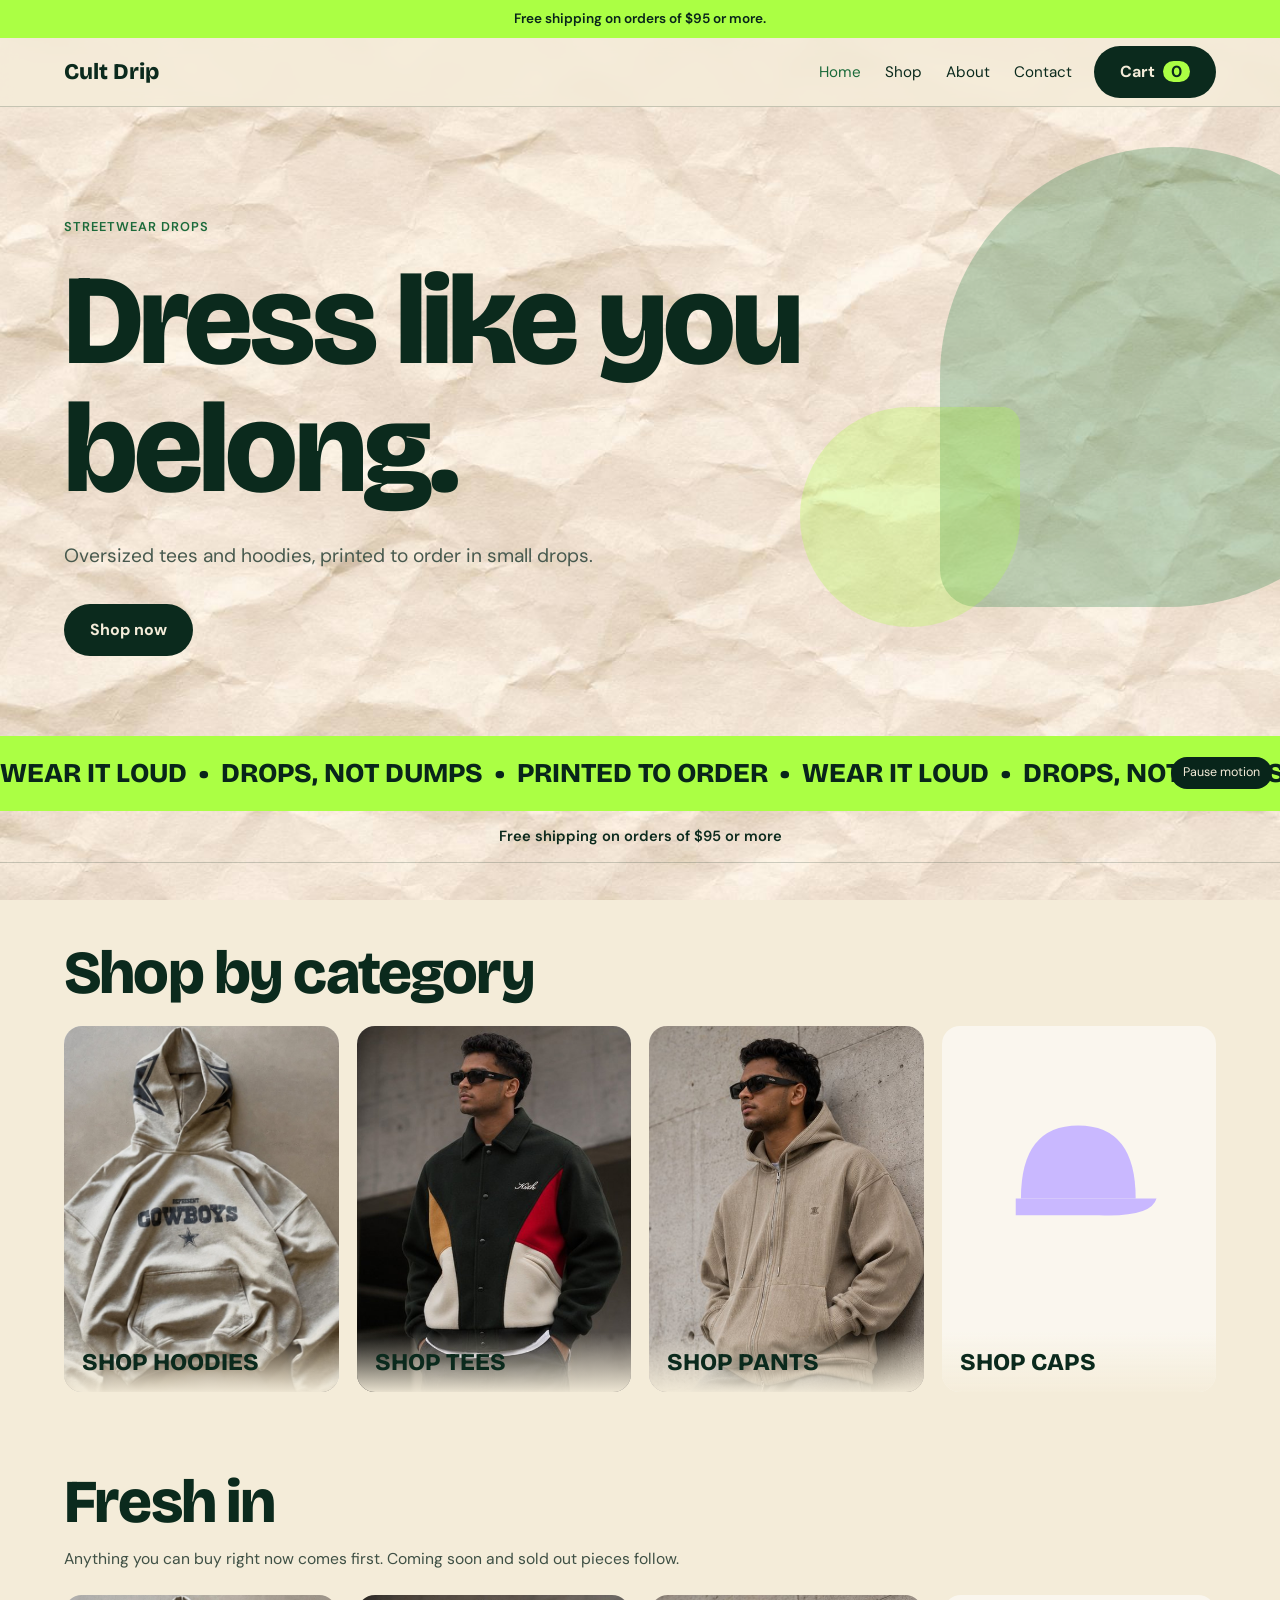
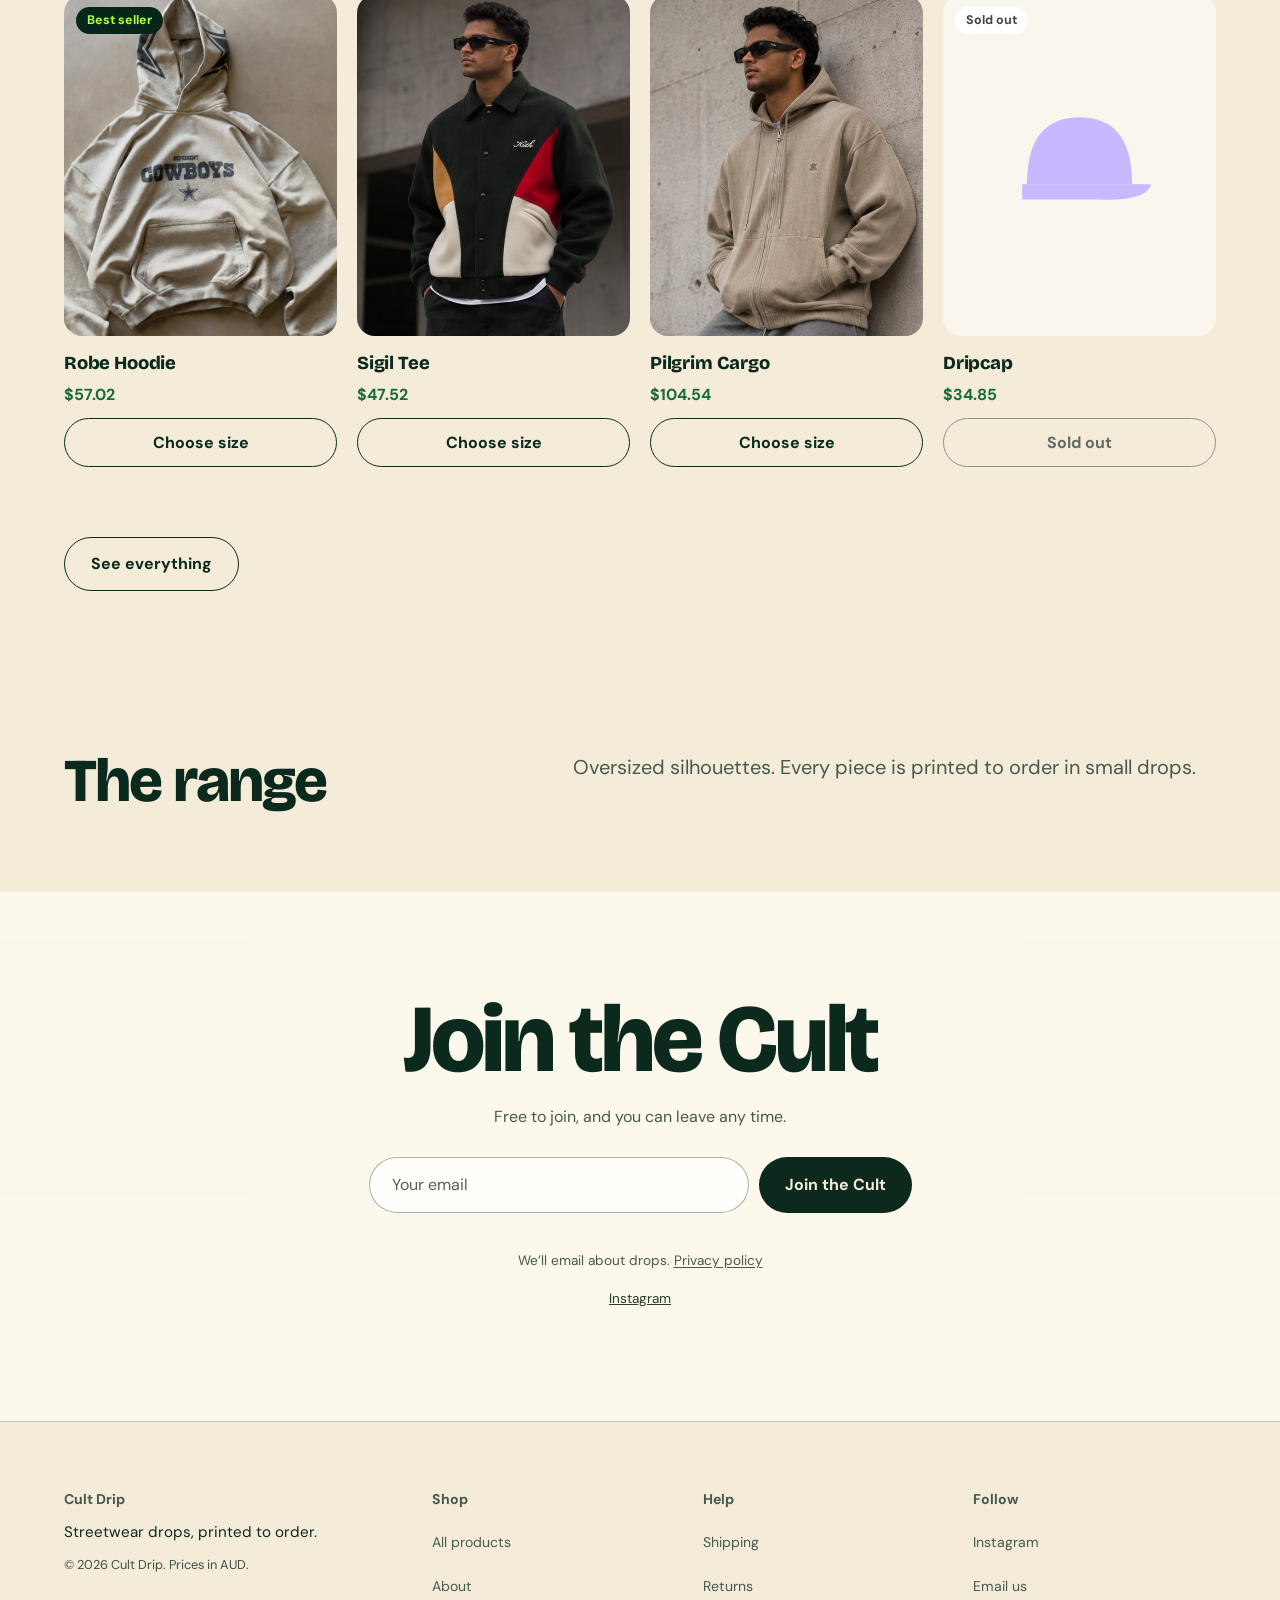
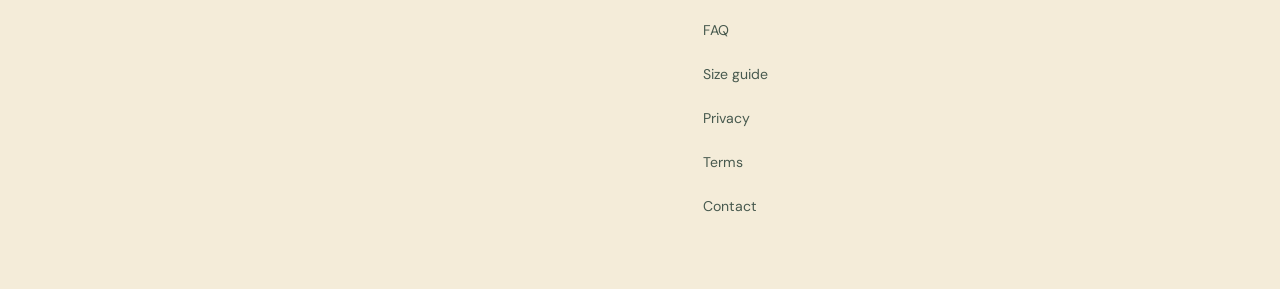
==== commit bdccdbb5: "Version 13: wording that fills in as you do - New copy.js and engine.js: page wording that shows a c" ====
--- a/index.html
+++ b/index.html
@@ -1,10 +1,11 @@
 <!DOCTYPE html>
-<!-- cd-version:5 --><html lang="en"><head><meta charset="utf-8"><link rel="icon" href="data:image/svg+xml,%3Csvg xmlns='http://www.w3.org/2000/svg' viewBox='0 0 64 64'%3E%3Crect width='64' height='64' rx='14' fill='%230b2a1d'/%3E%3Ctext x='32' y='44' font-size='30' text-anchor='middle' fill='%23abff44' font-family='Arial' font-weight='700'%3ECD%3C/text%3E%3C/svg%3E"><meta name="viewport" content="width=device-width, initial-scale=1"><title>Cult Drip | Limited-run streetwear</title><meta name="description" content="Limited-run streetwear. Small drops, heavyweight fabrics, members only."><meta name="theme-color" content="#f4ecd9"><meta property="og:type" content="website"><meta property="og:site_name" content="Cult Drip"><meta property="og:title" content="Cult Drip | Limited-run streetwear"><meta property="og:description" content="Limited-run streetwear. Small drops, heavyweight fabrics, members only."><meta name="twitter:card" content="summary"><link rel="preconnect" href="https://fonts.googleapis.com"><link rel="stylesheet" href="https://fonts.googleapis.com/css2?family=Bricolage+Grotesque:wght@700;800&family=DM+Sans:wght@400;500;600;700&display=swap"><link rel="stylesheet" href="style.css"></head>
+<!-- cd-version:13 --><html lang="en-AU"><head><meta charset="utf-8"><link rel="icon" href="data:image/svg+xml,%3Csvg xmlns='http://www.w3.org/2000/svg' viewBox='0 0 64 64'%3E%3Crect width='64' height='64' rx='14' fill='%230b2a1d'/%3E%3Ctext x='32' y='44' font-size='30' text-anchor='middle' fill='%23abff44' font-family='Arial' font-weight='700'%3ECD%3C/text%3E%3C/svg%3E"><meta name="viewport" content="width=device-width, initial-scale=1"><title>Streetwear drops, printed to order | Cult Drip</title><meta name="description" content="Oversized tees and hoodies, printed to order and shipped across Australia. Join the Cult to hear when the next drop lands."><meta name="theme-color" content="#f4ecd9"><meta property="og:type" content="website"><meta property="og:site_name" content="Cult Drip"><meta property="og:title" content="Streetwear drops, printed to order | Cult Drip"><meta property="og:description" content="Oversized tees and hoodies, printed to order and shipped across Australia. Join the Cult to hear when the next drop lands."><meta name="twitter:card" content="summary"><link rel="preconnect" href="https://fonts.googleapis.com"><link rel="stylesheet" href="https://fonts.googleapis.com/css2?family=Bricolage+Grotesque:wght@700;800&family=DM+Sans:wght@400;500;600;700&display=swap"><link rel="stylesheet" href="style.css"></head>
 <body data-page="home" data-title="Home"><noscript><p style="padding:24px;font-weight:600">This shop needs JavaScript. Please turn it on to browse and order.</p></noscript><div id="site-header"></div><main>
-<section class="hero"><div class="blob" aria-hidden="true"></div><div class="blob b2" aria-hidden="true"></div><div class="wrap"><div class="eyebrow">Limited drops</div><h1 data-s="heroTitle"></h1><p data-s="heroText"></p><a class="btn" href="shop.html">Shop now</a></div></section>
-<div class="stripw"><button type="button" class="spause" id="spause" aria-pressed="false">Pause motion</button><div class="strip" aria-hidden="true"><div>Wear it loud &nbsp;•&nbsp; Drops, not dumps &nbsp;•&nbsp; Members only &nbsp;•&nbsp; Wear it loud &nbsp;•&nbsp; Drops, not dumps &nbsp;•&nbsp; Members only &nbsp;•&nbsp;</div></div></div>
+<section class="hero"><div class="blob" aria-hidden="true"></div><div class="blob b2" aria-hidden="true"></div><div class="wrap"><div class="eyebrow" data-t="eyebrow">Streetwear drops</div><h1 data-s="heroTitle"></h1><p data-s="heroText"></p><a class="btn" data-t-btn="heroButton" href="shop.html">Shop now</a></div></section>
+<div class="stripw"><button type="button" class="spause" id="spause" aria-pressed="false">Pause motion</button><div class="strip" aria-hidden="true"><div data-marquee="marquee">Wear it loud &nbsp;•&nbsp; Drops, not dumps &nbsp;•&nbsp; Printed to order &nbsp;•&nbsp; Wear it loud &nbsp;•&nbsp; Drops, not dumps &nbsp;•&nbsp; Printed to order &nbsp;•&nbsp;</div></div></div>
+<section class="trustw" data-sec><div class="wrap"><ul class="trust" data-t="trust"></ul></div></section>
 <section class="blk"><div class="wrap"><h2>Shop by category</h2><div class="tiles" id="tiles"></div></div></section>
-<section class="blk" style="padding-top:0"><div class="wrap"><h2>Fresh in</h2><div class="grid" id="grid" data-limit="4"></div><a class="btn ghost" href="shop.html">See everything</a></div></section>
-<section class="blk" style="padding-top:0"><div class="wrap"><a class="sale-banner" id="saleBanner" href="shop.html"><span>Shop the sale</span><b id="saleOff"></b></a></div></section>
-<section class="blk"><div class="wrap two"><h2>The range</h2><p class="lead">Oversized silhouettes in heavyweight fabric, made in small runs. Pick a category above, or browse everything in the shop.</p></div></section>
-<section class="join" id="join"><div class="wrap"><h2>Join the Cult</h2><p>Get early access to every drop. Members only.</p><form id="f"><input name="email" type="email" placeholder="Your email" aria-label="Email address" autocomplete="email" required><button class="btn" type="submit">Sign up</button></form><div id="ok" role="status"></div><p class="fine" id="handles" hidden></p></div></section></main><div id="site-footer"></div><script src="data.js"></script><script src="script.js"></script></body></html>
+<section class="blk" style="padding-top:0"><div class="wrap"><h2>Fresh in</h2><p class="freshnote" data-t="freshNote"></p><div class="grid" id="grid" data-limit="4"></div><a class="btn ghost" href="shop.html">See everything</a></div></section>
+<section class="blk salesec" id="salesec" style="padding-top:0"><div class="wrap"><a class="sale-banner" id="saleBanner" href="shop.html" hidden><span>Shop the sale</span><b id="saleOff"></b></a></div></section>
+<section class="blk" data-sec><div class="wrap two"><h2>The range</h2><div><p class="lead" data-t="rangeText">Oversized silhouettes, printed to order. Pick a category above, or browse everything in the shop.</p><p class="fine official" data-t="officialLine"></p></div></div></section>
+<section class="join" id="join"><div class="wrap"><h2>Join the Cult</h2><p data-t="joinText">We’ll email you when a drop is coming. Free to join, and you can leave any time.</p><form id="f" novalidate aria-describedby="ok"><input name="email" type="email" placeholder="Your email" aria-label="Email address" autocomplete="email" required><button class="btn" type="submit">Join the Cult</button></form><div id="ok" role="status"></div><p class="fine joinsmall" data-t="joinSmall"></p><p class="fine" id="handles" hidden></p></div></section></main><div id="site-footer"></div><script src="data.js"></script><script src="copy.js"></script><script src="engine.js"></script><script src="script.js"></script></body></html>
--- a/style.css
+++ b/style.css
@@ -1,4 +1,4 @@
-/* cd-version:11 */
+/* cd-version:13 */
 :root{--deep:#08251a;--mid:#227d47;--lime:#abff44;--card:#0e3324;--line:#15402e;--text:#eef6ee;--muted:#a9c4b2}
 *{box-sizing:border-box}html{scroll-behavior:smooth}
 body{margin:0;background:var(--deep);color:var(--text);font-family:"DM Sans",system-ui,Arial,sans-serif;line-height:1.6}
@@ -452,3 +452,177 @@
 .strip:hover div{animation-play-state:paused}
 @media (max-width:420px){header.top .brand,header.top .logo{font-size:1.15rem}}
 .lbl{display:block;font-size:.85rem;font-weight:600;margin:10px 0 4px}
+
+/* ==== Version 13: site additions (pages builder only) ==== */
+/* @@SITE13-START@@ */
+/* The hidden attribute always wins. It used to lose to .sale-banner{display:flex}, so "Shop the sale" showed with nothing on sale. */
+[hidden]{display:none!important}
+/* Copy hooks: an empty hook takes no room, and a section whose hooks are all empty disappears.
+   script.js hides them too; these rules keep the page tidy before it runs or if copy.js/engine.js are missing. */
+[data-t]:empty{display:none}
+[data-sec]:not(:has([data-t]:not(:empty):not([hidden]))){display:none}
+.salesec:has(.sale-banner[hidden]){display:none}
+/* quiet text: stays above 4.5:1 even on the darkest paper creases */
+body:not(.adm){--quiet:#3f5045}
+
+/* home: trust strip under the moving banner */
+.trustw{border-bottom:1px solid var(--line)}
+.trust{list-style:none;margin:0;padding:15px 0;display:flex;flex-wrap:wrap;justify-content:center;gap:6px 28px;font-size:.92rem;font-weight:600;line-height:1.45;color:var(--text);text-align:center}
+.trust li{display:inline-flex;align-items:center;gap:9px}
+.trust li::before{content:"";flex:none;width:6px;height:6px;border-radius:50%;background:#227d47}
+.trust li:only-child::before{display:none}
+
+/* quiet one-line notes */
+.freshnote{margin:-8px 0 24px;max-width:62ch;font-size:.98rem;line-height:1.5;color:var(--quiet)}
+.shopintro{max-width:62ch;margin:-8px 0 26px;font-size:1.08rem;line-height:1.55;color:var(--quiet)}
+.catline{margin:-12px 0 10px;font-size:.95rem;font-weight:600;line-height:1.5;color:var(--text)}
+.official{margin-top:16px;color:var(--quiet)}
+.joinsmall{max-width:48ch;margin:2px auto 0;line-height:1.5}
+.cintro{max-width:58ch;margin:0 0 26px}
+.hintro{margin:0 0 26px}
+.formnote{margin:0;font-size:.88rem;line-height:1.5;color:var(--quiet)}
+.freshnote a,.shopintro a,.catline a,.official a,.joinsmall a,.formnote a,.lastline a,.biz a,.legal a{color:inherit;text-decoration:underline;text-underline-offset:2px}
+
+/* product page: drop line under the price */
+.dropline{margin:8px 0 2px;font-size:.85rem;font-weight:600;line-height:1.45;color:#145a32}
+.dropline::before{content:"";display:inline-block;width:7px;height:7px;margin:0 8px 1px 0;border-radius:50%;background:#2f8f4e;vertical-align:middle}
+/* Coming soon: badge, and a card button that reads as "not yet" rather than broken */
+.badge.soon{background:#f4ecd9;color:#0b2a1d;box-shadow:inset 0 0 0 1px rgba(11,42,29,.45)}
+body:not(.adm) .add.soon:disabled,body:not(.adm) .badge.soon~.add:disabled{border-style:dashed;border-color:#47594e;color:var(--quiet);cursor:default}
+.soldnote a,.soonnote a{color:inherit;text-decoration:underline;text-underline-offset:2px}
+.soonnote{font-weight:600;color:var(--text)}
+
+/* help page: FAQ groups inside the help accordion */
+.helpbox .faq{padding-top:2px}
+.faqg{margin:24px 0 4px;font:700 .78rem/1.3 "DM Sans",system-ui,Arial,sans-serif;letter-spacing:.08em;text-transform:uppercase;color:#1b6a3a}
+.faq>.faqg:first-child{margin-top:6px}
+.helpbox .faq details{background:none;border-top:1px solid var(--line)}
+.helpbox .faq details:last-child{border-bottom:1px solid var(--line)}
+.helpbox .faq summary{min-height:48px;padding:12px 0;gap:16px;font-weight:600;line-height:1.4}
+.helpbox .faq summary::after{font-size:1.15rem}
+.helpbox .faq details>div{padding:0 0 14px;color:#333}
+.helpbox .faq details>div p{margin:0 0 8px}
+
+/* about: numbered "How a drop works" list, and paragraphs inside a lead block */
+.howlist{list-style:none;margin:0;padding:0;counter-reset:how}
+.howlist li{counter-increment:how;position:relative;padding:16px 0 16px 56px;border-top:1px solid var(--line);font-size:1.12rem;line-height:1.5;color:var(--text)}
+.howlist li:last-child{border-bottom:1px solid var(--line)}
+.howlist li::before{content:counter(how,decimal-leading-zero);position:absolute;left:0;top:16px;font:800 1.12rem/1.5 "Bricolage Grotesque","Arial Black",Arial,sans-serif;letter-spacing:-.01em;color:#145a32}
+.rich>p{margin:0 0 .8em}.rich>p:last-child{margin-bottom:0}
+.lastw{padding:36px 0 44px;text-align:center}
+.lastline{margin:0;font-size:1.05rem;color:var(--text)}
+
+/* contact: business details under the form */
+.biz{max-width:560px;margin:0 0 72px;padding-top:28px;border-top:1px solid var(--line)}
+.biz h2{font-size:1.45rem;letter-spacing:-.02em;margin:0 0 14px}
+.biz p{margin:0 0 10px;line-height:1.55;overflow-wrap:anywhere}
+
+/* footer: tagline and legal line */
+.ftag{margin:8px 0 0;max-width:30ch;font-size:.95rem;line-height:1.5;color:var(--text)}
+footer.foot .legal{margin:12px 0 0;max-width:46ch;font-size:.8rem;line-height:1.55;color:var(--quiet);overflow-wrap:anywhere}
+footer.foot .legal a,footer.foot .ftag a{margin:0}
+@media (max-width:600px){footer.foot .fgrid>div:first-child{grid-column:1/-1}}
+
+/* 404 */
+.wrap.nf{padding:80px 24px 120px}
+.nfbtns{display:flex;gap:12px;flex-wrap:wrap;margin:26px 0 0}
+
+/* tap targets of at least 44px (the visual size stays the same where it can) */
+body:not(.adm) .crumbs a{display:inline-flex;align-items:center;min-height:44px;padding:0 2px}
+body:not(.adm) .chips button{min-height:44px}
+body:not(.adm) .card h3 a{padding:13px 0;margin:-7px 0}
+footer.foot .fgrid nav a{display:flex;align-items:center;align-self:flex-start;min-height:44px;padding:0}
+#handles a{display:inline-block;padding:11px 4px}
+.spause::after{content:"";position:absolute;inset:-9px -6px}
+@media (prefers-reduced-motion:reduce){.spause{display:none}}
+main{overflow-wrap:anywhere}
+.ordertext{margin-top:10px}.ordertext summary{cursor:pointer;font-weight:600;min-height:44px;display:flex;align-items:center}.ordertext textarea{width:100%;font:inherit;font-size:.85rem;padding:10px;border:1px solid #c9c9c9;border-radius:8px;background:#fff;color:#111}
+/* @@SITE13-END@@ */
+
+/* spacer 1: keeps the two blocks apart so parallel edits merge cleanly */
+/* spacer 2 */
+/* spacer 3 */
+/* spacer 4 */
+/* spacer 5 */
+/* spacer 6 */
+/* spacer 7 */
+/* spacer 8 */
+
+/* ==== Version 13: Store Manager additions (admin builder only) ==== */
+/* @@ADMIN13-START@@ */
+/* Store Manager v13: Current drop, Business details, Page words. Green admin theme only (body.adm). */
+.adm .jump{display:flex;flex-wrap:wrap;gap:8px;margin:6px 0 4px}
+.adm .jump a{display:inline-flex;align-items:center;min-height:40px;padding:6px 14px;border:1px solid var(--mid);border-radius:999px;text-decoration:none;font-size:.88rem;font-weight:600;color:var(--text)}
+.adm .jump a:hover{background:var(--mid)}
+.adm .panel{scroll-margin-top:84px}
+.adm input::placeholder,.adm textarea::placeholder{color:#a3b9ab;opacity:1;font-style:italic}
+.adm .fbox,.adm .wbox,.adm .sbox{min-width:0}
+.adm .fbox input,.adm .fbox select,.adm .fbox textarea,.adm .wbox textarea{margin-top:5px;color:#fff}
+.adm .fbox label .needtag{display:inline-block;margin-left:6px;background:#ffb454;color:#221;border-radius:999px;padding:0 8px;font-size:.72rem;font-weight:700}
+.adm .fbox label .needtag[hidden]{display:none}
+.adm .fbox.need input,.adm .fbox.need select{border-color:#ffb454}
+.adm .fh,.adm .ex,.adm .used,.adm .fwarn{display:block;font-size:.8rem;line-height:1.45;margin-top:5px;font-weight:400}
+.adm .fh{color:var(--muted)}
+.adm .ex{color:#a3b9ab;font-style:italic;overflow-wrap:anywhere}
+.adm .used{color:#8fb39c}
+.adm .fwarn{color:#ffb454;font-weight:600}
+.adm .fwarn[hidden]{display:none}
+.adm .ffields{grid-template-columns:repeat(auto-fit,minmax(min(100%,250px),1fr));gap:18px 16px}
+.adm .fgroup{background:var(--deep);border:1px solid var(--line);border-radius:14px;margin:10px 0}
+.adm .fgroup>summary{cursor:pointer;list-style:none;display:flex;align-items:center;gap:10px;padding:12px 16px;min-height:52px;font-weight:700}
+.adm .fgroup>summary::-webkit-details-marker{display:none}
+.adm .fgroup>summary::before{content:"\203A";display:inline-block;width:12px;color:var(--lime);font-size:1.3rem;line-height:1;transition:transform .2s}
+.adm .fgroup[open]>summary::before{transform:rotate(90deg)}
+.adm .fgroup>summary>span:first-child{flex:1;min-width:0}
+.adm .fgroup>summary .chip{margin:0}
+.adm .fgroup>div{padding:2px 16px 18px}
+.adm .fgroup .fields{margin-top:6px}
+.adm .ftop{display:flex;flex-wrap:wrap;justify-content:space-between;align-items:center;gap:6px 18px}
+.adm .prog{flex:1 1 240px;max-width:520px}
+.adm .prog b{display:block;margin-bottom:6px}
+.adm .pbar{display:block;height:10px;border-radius:99px;background:var(--deep);border:1px solid var(--line);overflow:hidden}
+.adm .pbar i{display:block;height:100%;width:0;background:var(--lime);transition:width .3s}
+.adm .fmiss{background:var(--deep);border-radius:12px;padding:12px 14px;margin:12px 0 6px;font-size:.9rem;color:var(--muted)}
+.adm .fmiss b{color:var(--text)}
+.adm .lnk{background:none;border:0;padding:6px 0;min-height:36px;color:var(--lime);text-decoration:underline;font:inherit;cursor:pointer;text-align:left}
+.adm .onlyempty .fbox.filled,.adm .onlyempty .fgroup.full{display:none}
+.adm .wbox{background:var(--card);border:1px solid var(--line);border-radius:12px;padding:12px 14px;margin:10px 0}
+.adm .wbox label{color:var(--text);font-size:.92rem}
+.adm .wstate{display:flex;flex-wrap:wrap;align-items:center;gap:8px;margin-top:8px}
+.adm .tag{display:inline-block;font-size:.76rem;font-weight:700;border-radius:999px;padding:3px 10px;background:#173f2c;color:var(--lime)}
+.adm .tag:empty{display:none}
+.adm .tag.yours{background:#ffd166;color:#08251a}
+.adm .tag.none{background:transparent;color:var(--muted);border:1px solid var(--mid)}
+.adm .wbtn{background:transparent;color:var(--text);border:1px solid var(--mid);border-radius:999px;padding:6px 14px;font:inherit;font-size:.85rem;cursor:pointer;min-height:40px}
+.adm .wbtn:hover{background:var(--mid)}
+.adm .wbtn[hidden]{display:none}
+.adm .wnote{flex-basis:100%;font-size:.8rem;color:#ffd166}
+.adm .wnote:empty{display:none}
+.adm .sbox .wstate{margin-top:6px}
+.adm .dwarn{margin:14px 0 0;color:#ffb454;font-weight:600}
+.adm .dwarn:empty{margin:0}
+.adm .dropnow{margin-top:14px;background:var(--deep);border:1px solid var(--mid);border-radius:14px;padding:14px 16px}
+.adm .dropnow dl{display:grid;grid-template-columns:max-content minmax(0,1fr);gap:6px 14px;margin:10px 0 4px}
+.adm .dropnow dt{color:var(--muted);font-size:.85rem}
+.adm .dropnow dd{margin:0;font-weight:600;overflow-wrap:anywhere}
+.adm .phint{color:var(--muted);font-size:.85rem;margin:-2px 0 10px}
+.adm .nocde{color:#ffd166}
+.adm .ptop b{overflow-wrap:anywhere}
+@media (max-width:600px){
+ .adm .wrap{padding-left:14px;padding-right:14px}
+ .adm .panel{padding:18px 14px;border-radius:16px}
+ .adm .prow{padding:12px}
+ .adm .fgroup>summary{padding:10px 12px}
+ .adm .fgroup>div{padding:2px 12px 14px}
+ .adm .dropnow dl{grid-template-columns:minmax(0,1fr);gap:2px}
+ .adm .dropnow dd{margin-bottom:8px}
+ .adm .gate{margin:40px 12px;padding:24px 18px}
+ .adm .actions{padding:8px 10px;gap:6px 8px}
+ .adm .actions .btn{padding:8px 14px}
+ .adm #status{min-width:0;flex-basis:100%;text-align:center}
+ .adm #status:empty{display:none}
+ .adm main{padding-bottom:150px}
+ .adm .ptop button{margin:4px 4px 0 0}
+}
+@media (prefers-reduced-motion:reduce){.adm .fgroup>summary::before,.adm .pbar i{transition:none}}
+/* @@ADMIN13-END@@ */
